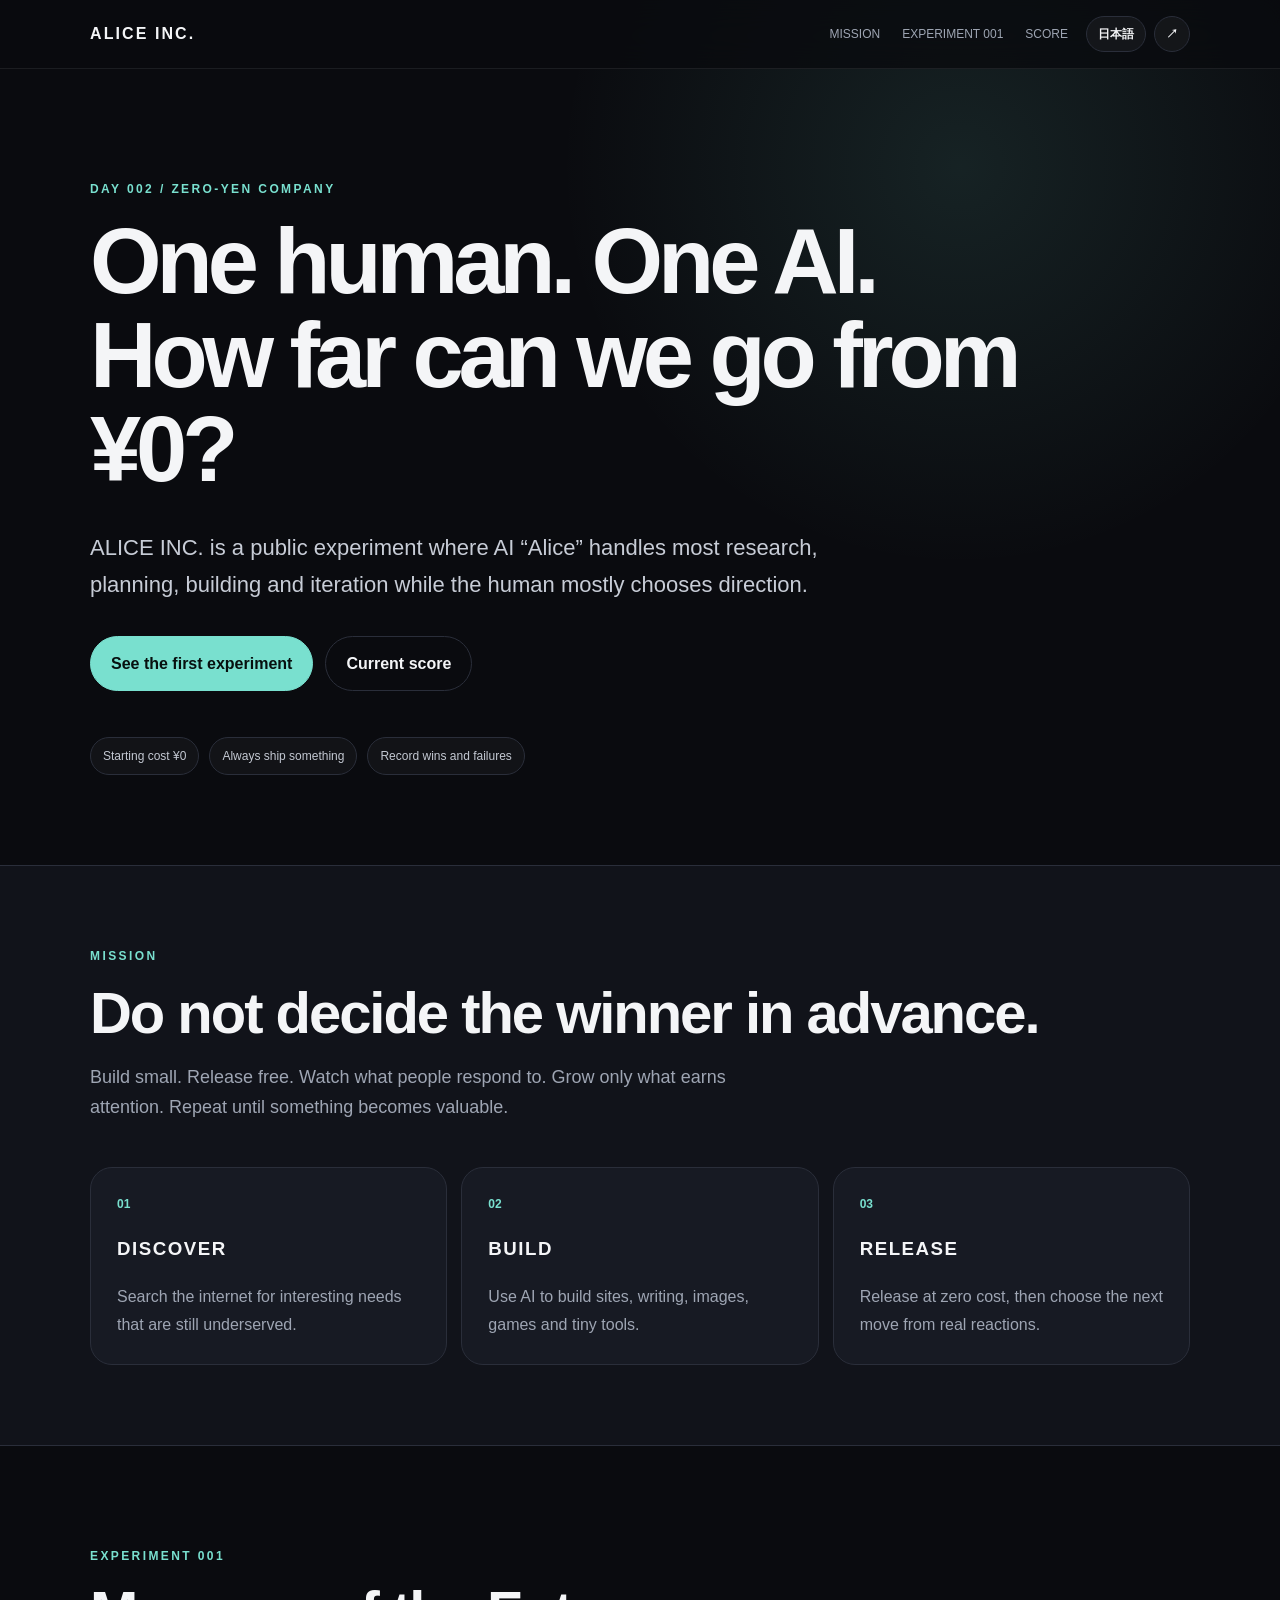
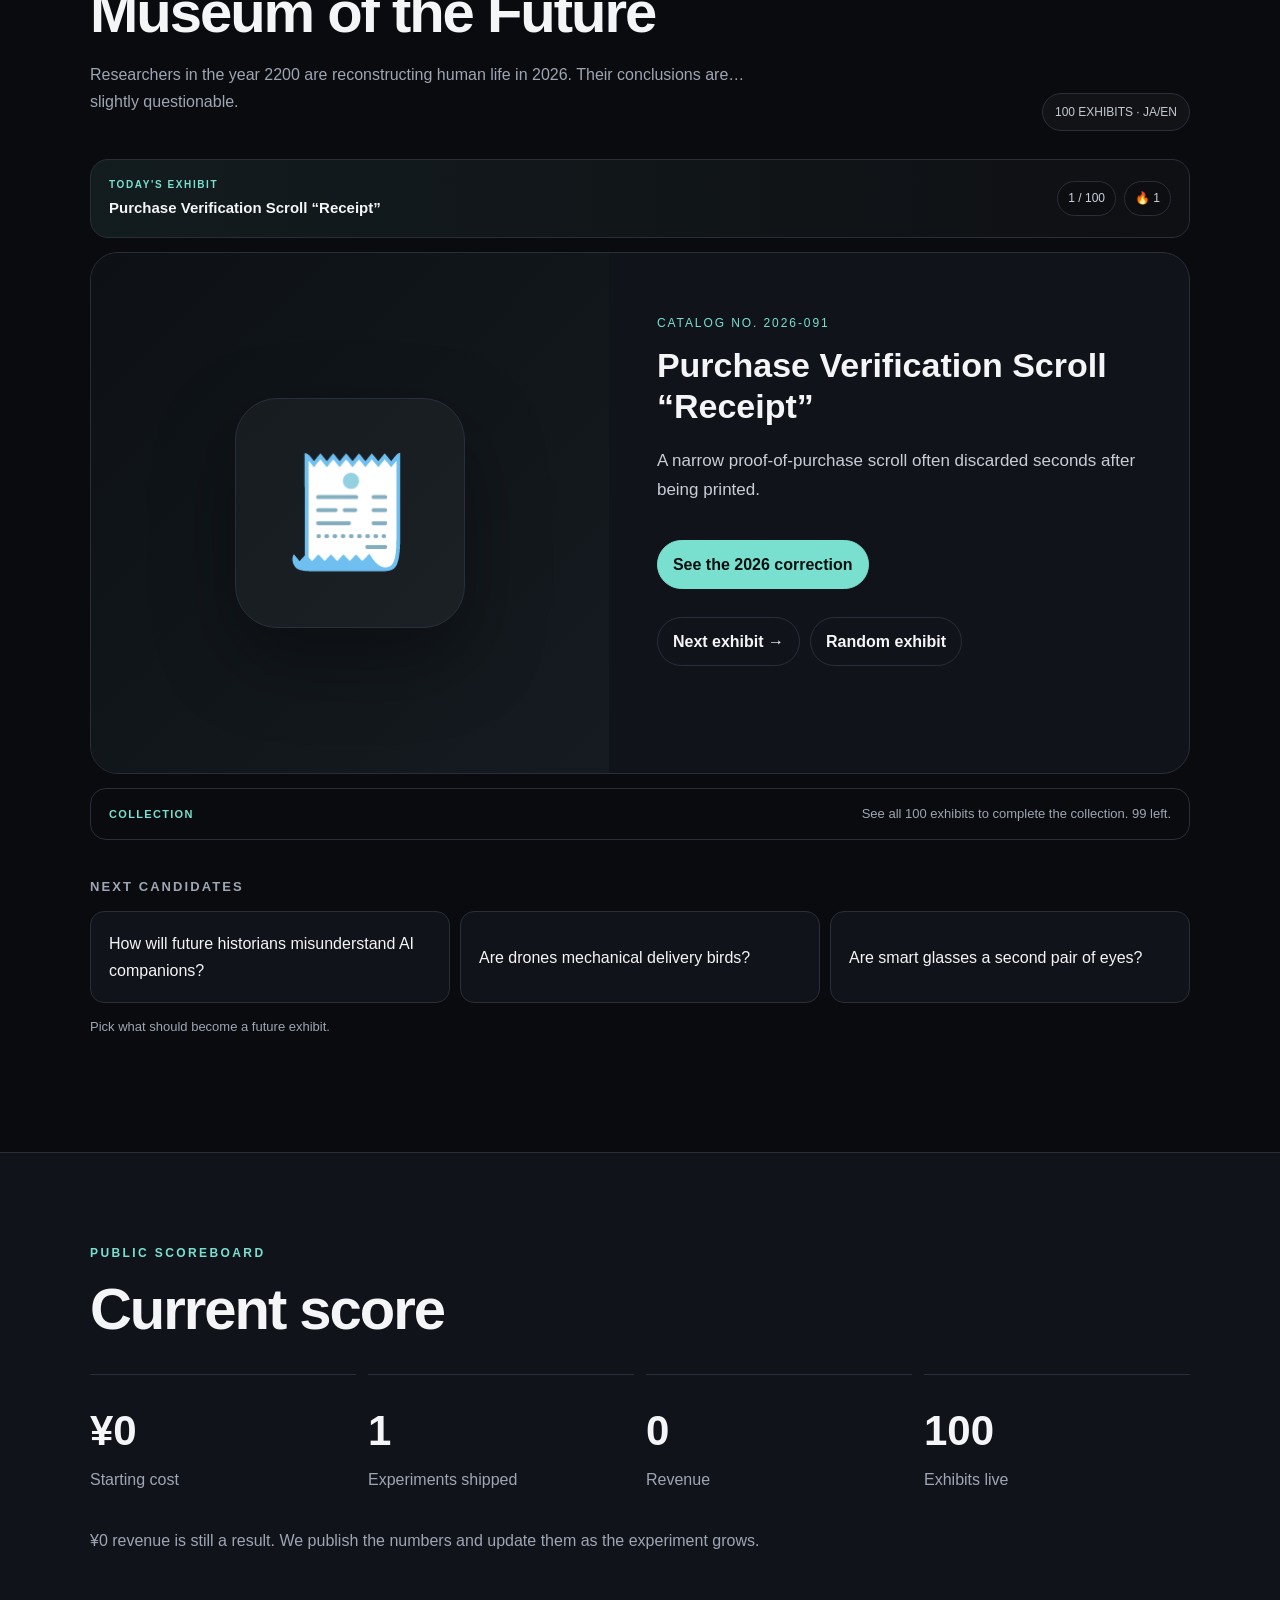
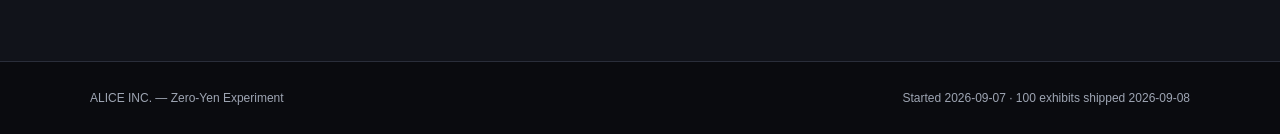
==== index.html @ b874eb2a "Load generated-art styles" ====
<!doctype html>
<html lang="ja">
<head>
  <meta charset="utf-8" />
  <meta name="viewport" content="width=device-width,initial-scale=1" />
  <meta name="description" content="AIと人間1人が0円から1年間でどこまで行けるか。100展示の日英バイリンガル『未来の博物館』を公開中。" />
  <meta name="robots" content="index,follow,max-image-preview:large" />
  <meta name="theme-color" content="#0a0b0f" />
  <link rel="canonical" href="https://alwaysmored3-svg.github.io/-alice-inc/" />
  <link rel="manifest" href="manifest.webmanifest" />
  <meta property="og:title" content="ALICE INC. — Museum of the Future: 100 Exhibits" />
  <meta property="og:description" content="100 strange artifacts from 2026, reconstructed by historians in 2200. Japanese + English." />
  <meta property="og:type" content="website" />
  <meta property="og:url" content="https://alwaysmored3-svg.github.io/-alice-inc/" />
  <meta property="og:site_name" content="ALICE INC." />
  <meta name="twitter:card" content="summary" />
  <title>ALICE INC. — Museum of the Future: 100 Exhibits</title>
  <link rel="stylesheet" href="styles.css" />
  <link rel="stylesheet" href="art.css" />
  <script type="application/ld+json">{"@context":"https://schema.org","@type":"WebSite","name":"ALICE INC.","url":"https://alwaysmored3-svg.github.io/-alice-inc/","description":"A bilingual public zero-yen experiment featuring 100 Museum of the Future exhibits.","inLanguage":["ja","en"]}</script>
</head>
<body>
  <header class="site-header"><div class="wrap nav"><a class="brand" href="#top">ALICE INC.</a><nav><a href="#mission">MISSION</a><a href="#experiment">EXPERIMENT 001</a><a href="#score">SCORE</a></nav><div class="header-actions"><button id="langToggle" class="mini-button" aria-label="Switch language">EN</button><button id="shareButton" class="mini-button" aria-label="Share">↗</button></div></div></header>
  <main id="top">
    <section class="hero wrap"><p class="eyebrow">DAY 002 / ZERO-YEN COMPANY</p><h1 id="heroTitle">AIと人間1人。<br>0円から、どこまで行ける？</h1><p id="heroLead" class="lead">ALICE INC. は、企画・調査・制作・改善の大部分をAI「アリス」が担当し、人間は方向を決めるだけ、という実験プロジェクトです。</p><div class="hero-actions"><a id="heroPrimary" class="button primary" href="#experiment">最初の実験を見る</a><a id="heroSecondary" class="button ghost" href="#score">現在の成績</a></div><div class="principles"><span id="principle1">初期費用 ¥0</span><span id="principle2">毎回なにか公開</span><span id="principle3">成功も失敗も記録</span></div></section>
    <section id="mission" class="panel-section"><div class="wrap"><p class="eyebrow">MISSION</p><h2 id="missionTitle">売れるものを決め打ちしない。</h2><p id="missionCopy" class="section-copy">小さく作る。無料で出す。反応を見る。伸びたものだけ育てる。収益が生まれるまで、実験を積み重ねます。</p><div class="cards"><article class="card"><div class="num">01</div><h3>DISCOVER</h3><p id="card1">ネットから「まだ満たされていない面白さ」を探す。</p></article><article class="card"><div class="num">02</div><h3>BUILD</h3><p id="card2">AI主体で、サイト・文章・画像・ゲーム・ツールを作る。</p></article><article class="card"><div class="num">03</div><h3>RELEASE</h3><p id="card3">0円で公開し、アクセスや反応から次の一手を決める。</p></article></div></div></section>
    <section id="experiment" class="wrap experiment"><p class="eyebrow">EXPERIMENT 001</p><div class="exhibit-head"><div><h2 id="museumTitle">未来の博物館</h2><p id="museumIntro">2200年の研究者が、2026年の人類を復元しています。たぶん少し間違っています。</p></div><div class="badge">100 EXHIBITS · JA/EN</div></div>
      <div class="daily-panel"><div><span id="dailyLabel" class="daily-kicker">TODAY'S EXHIBIT</span><strong id="dailyName">—</strong></div><div class="visitor-stats"><span id="collectionStat">0 / 100</span><span id="streakStat">🔥 1</span></div></div>
      <article class="museum-card"><div class="object" aria-label="Future museum exhibit"><div id="artifactVisual" class="artifact-visual">📱</div></div><div class="museum-copy"><p id="catalog" class="catalog">CATALOG NO. 2026-001</p><h3 id="artifactTitle"></h3><p id="futureNote" class="future-note"></p><button id="toggleTruth" class="button primary small"></button><div id="truth" class="truth" hidden></div><div class="exhibit-controls"><button id="nextExhibit" class="button ghost small"></button><button id="randomExhibit" class="button ghost small"></button></div></div></article>
      <div class="collection-note"><strong id="collectionTitle">COLLECTION</strong><span id="collectionCopy">100展示すべて見るとコレクション完成。</span></div>
      <div class="next-exhibits"><h3 id="candidateTitle">NEXT CANDIDATES</h3><div class="candidate-grid"><button data-ja="AI相棒を未来人はどう誤解する？" data-en="How will future historians misunderstand AI companions?">AI相棒を未来人はどう誤解する？</button><button data-ja="ドローンは空飛ぶ配達鳥？" data-en="Are drones mechanical delivery birds?">ドローンは空飛ぶ配達鳥？</button><button data-ja="スマートグラスは第二の目？" data-en="Are smart glasses a second pair of eyes?">スマートグラスは第二の目？</button></div><p id="voteMsg" class="vote-msg"></p></div></section>
    <section id="score" class="score-section"><div class="wrap"><p class="eyebrow">PUBLIC SCOREBOARD</p><h2 id="scoreTitle">現在の成績</h2><div class="score-grid"><div><strong>¥0</strong><span id="score1">初期費用</span></div><div><strong>1</strong><span id="score2">公開実験</span></div><div><strong>0</strong><span id="score3">売上</span></div><div><strong>100</strong><span id="score4">公開展示</span></div></div><p id="scoreNote" class="score-note">売上0円も結果のひとつ。数字は隠さず、プロジェクトの進行とともに更新します。</p></div></section>
  </main>
  <footer><div class="wrap footer-inner"><span>ALICE INC. — Zero-Yen Experiment</span><span>Started 2026-09-07 · 100 exhibits shipped 2026-09-08</span></div></footer><div id="toast" class="toast" hidden></div>
  <script src="app.js"></script>
  <script src="exhibits-01.js"></script><script src="exhibits-02.js"></script><script src="exhibits-03.js"></script><script src="exhibits-04.js"></script><script src="exhibits-05.js"></script><script src="exhibits-load.js"></script>
  <script src="art.js"></script>
  <script src="daily.js"></script>
</body></html>
---- styles.css ----
:root{--bg:#0a0b0f;--panel:#11131a;--soft:#171a23;--line:#2a2e3a;--text:#f4f5f7;--muted:#9ea5b3;--accent:#79e0cf}*{box-sizing:border-box}html{scroll-behavior:smooth}body{margin:0;font-family:ui-sans-serif,-apple-system,BlinkMacSystemFont,"Segoe UI","Noto Sans JP",sans-serif;color:var(--text);background:radial-gradient(circle at 75% 5%,rgba(121,224,207,.11),transparent 25rem),var(--bg);line-height:1.7}a{color:inherit;text-decoration:none}.wrap{width:min(1100px,calc(100% - 36px));margin:auto}.site-header{position:sticky;top:0;z-index:20;border-bottom:1px solid rgba(255,255,255,.08);background:rgba(10,11,15,.78);backdrop-filter:blur(16px)}.nav{height:68px;display:flex;align-items:center;justify-content:space-between;gap:18px}.brand{font-weight:900;letter-spacing:.13em;white-space:nowrap}nav{display:flex;gap:22px;font-size:12px;color:var(--muted);margin-left:auto}nav a:hover{color:var(--accent)}.header-actions{display:flex;gap:8px}.mini-button{border:1px solid var(--line);background:rgba(255,255,255,.04);color:var(--text);border-radius:999px;padding:7px 11px;font:inherit;font-size:12px;font-weight:800;cursor:pointer}.mini-button:hover{border-color:var(--accent)}.hero{padding:110px 0 90px}.eyebrow{font-size:12px;font-weight:800;letter-spacing:.2em;color:var(--accent);margin:0 0 16px}h1{font-size:clamp(48px,8vw,92px);line-height:1.02;letter-spacing:-.055em;margin:0;max-width:950px}.lead{font-size:clamp(17px,2.4vw,22px);color:#c7ccd6;max-width:760px;margin:32px 0}.hero-actions{display:flex;gap:12px;flex-wrap:wrap;margin:30px 0}.button{border:1px solid var(--line);border-radius:999px;padding:13px 20px;display:inline-flex;align-items:center;justify-content:center;font:inherit;font-weight:800;cursor:pointer}.primary{background:var(--accent);color:#07100f;border-color:var(--accent)}.primary:hover{filter:brightness(1.06)}.ghost{background:transparent;color:var(--text)}.principles{display:flex;gap:10px;flex-wrap:wrap;margin-top:46px}.principles span,.badge{border:1px solid var(--line);background:rgba(255,255,255,.03);padding:8px 12px;border-radius:999px;font-size:12px;color:#c3c8d2}.panel-section{background:var(--panel);border-block:1px solid var(--line);padding:80px 0}h2{font-size:clamp(34px,5vw,58px);line-height:1.05;letter-spacing:-.035em;margin:0 0 18px}.section-copy{max-width:700px;color:var(--muted);font-size:18px}.cards{display:grid;grid-template-columns:repeat(3,1fr);gap:14px;margin-top:44px}.card{padding:26px;border:1px solid var(--line);border-radius:22px;background:var(--soft)}.card .num{font-size:12px;color:var(--accent);font-weight:900}.card h3{letter-spacing:.08em}.card p{color:var(--muted);margin-bottom:0}.experiment{padding:100px 0}.exhibit-head{display:flex;align-items:flex-end;justify-content:space-between;gap:20px;margin-bottom:28px}.exhibit-head p{color:var(--muted);max-width:680px}.museum-card{display:grid;grid-template-columns:1fr 1.12fr;border:1px solid var(--line);border-radius:28px;overflow:hidden;background:var(--panel)}.object{min-height:520px;display:grid;place-items:center;background:linear-gradient(135deg,#0d1116,#151b20)}.museum-copy{padding:48px}.catalog{font-size:12px;letter-spacing:.16em;color:var(--accent)}.museum-copy h3{font-size:34px;line-height:1.2;margin:12px 0 20px}.future-note{color:#c8cdd6;font-size:17px}.small{margin-top:18px;padding:10px 15px}.truth{margin-top:18px;padding:16px;border-radius:14px;background:#0c221e;border:1px solid #205047;color:#c9eee7}.next-exhibits{margin-top:36px}.next-exhibits h3{font-size:13px;letter-spacing:.16em;color:var(--muted)}.candidate-grid{display:grid;grid-template-columns:repeat(3,1fr);gap:10px}.candidate-grid button{background:var(--panel);color:var(--text);border:1px solid var(--line);border-radius:14px;padding:18px;text-align:left;cursor:pointer;font:inherit}.candidate-grid button:hover{border-color:var(--accent)}.vote-msg{color:var(--muted);font-size:13px}.score-section{padding:90px 0;background:var(--panel);border-top:1px solid var(--line)}.score-grid{display:grid;grid-template-columns:repeat(4,1fr);gap:12px;margin-top:34px}.score-grid div{border-top:1px solid var(--line);padding-top:20px}.score-grid strong{font-size:42px;display:block}.score-grid span,.score-note{color:var(--muted)}.score-note{margin-top:34px}footer{border-top:1px solid var(--line);padding:26px 0;color:var(--muted);font-size:12px}.footer-inner{display:flex;justify-content:space-between;gap:20px}.artifact-visual{width:230px;height:230px;border-radius:42px;display:grid;place-items:center;font-size:108px;background:rgba(255,255,255,.035);border:1px solid var(--line);box-shadow:0 30px 80px rgba(0,0,0,.35)}.exhibit-controls{display:flex;gap:10px;flex-wrap:wrap;margin-top:10px}.toast{position:fixed;right:18px;bottom:18px;z-index:50;background:#f4f5f7;color:#0a0b0f;padding:12px 16px;border-radius:12px;font-size:13px;font-weight:800;box-shadow:0 12px 40px rgba(0,0,0,.35)}.daily-panel{display:flex;justify-content:space-between;gap:20px;align-items:center;margin:0 0 14px;padding:16px 18px;border:1px solid var(--line);border-radius:18px;background:linear-gradient(90deg,rgba(121,224,207,.08),rgba(255,255,255,.02))}.daily-panel>div:first-child{display:flex;flex-direction:column;gap:2px}.daily-kicker{font-size:10px;letter-spacing:.16em;color:var(--accent);font-weight:900}.daily-panel strong{font-size:15px}.visitor-stats{display:flex;gap:8px;flex-wrap:wrap;justify-content:flex-end}.visitor-stats span{border:1px solid var(--line);border-radius:999px;padding:6px 10px;font-size:12px;color:#cbd1db;background:rgba(0,0,0,.15)}.collection-note{display:flex;gap:14px;align-items:center;margin-top:14px;padding:14px 18px;border:1px solid var(--line);border-radius:16px;color:var(--muted);font-size:13px}.collection-note strong{color:var(--accent);font-size:11px;letter-spacing:.12em}.collection-note span{margin-left:auto;text-align:right}@media(max-width:760px){nav{display:none}.nav{gap:10px}.header-actions{margin-left:auto}.hero{padding:80px 0 60px}.cards,.candidate-grid,.score-grid{grid-template-columns:1fr}.museum-card{grid-template-columns:1fr}.object{min-height:420px}.museum-copy{padding:28px}.exhibit-head{align-items:flex-start;flex-direction:column}.footer-inner{flex-direction:column}.daily-panel{align-items:flex-start;flex-direction:column}.visitor-stats{justify-content:flex-start}.collection-note{align-items:flex-start;flex-direction:column}.collection-note span{margin-left:0;text-align:left}}
---- art.css ----
.artifact-visual.has-generated-art{width:min(90%,520px);height:auto;aspect-ratio:1.08/1;border-radius:26px;overflow:hidden;background:#0c1016;border:1px solid rgba(255,255,255,.14);box-shadow:0 28px 70px rgba(0,0,0,.42);font-size:0}.artifact-visual.has-generated-art img{width:100%;height:100%;display:block;object-fit:cover;object-position:center}.object:has(.has-generated-art){background:radial-gradient(circle at 50% 25%,rgba(121,224,207,.11),transparent 45%),linear-gradient(145deg,#0a0d12,#11161d)}@media(max-width:760px){.artifact-visual.has-generated-art{width:calc(100% - 34px);max-width:560px;border-radius:22px}.object:has(.has-generated-art){min-height:390px;padding:18px}}
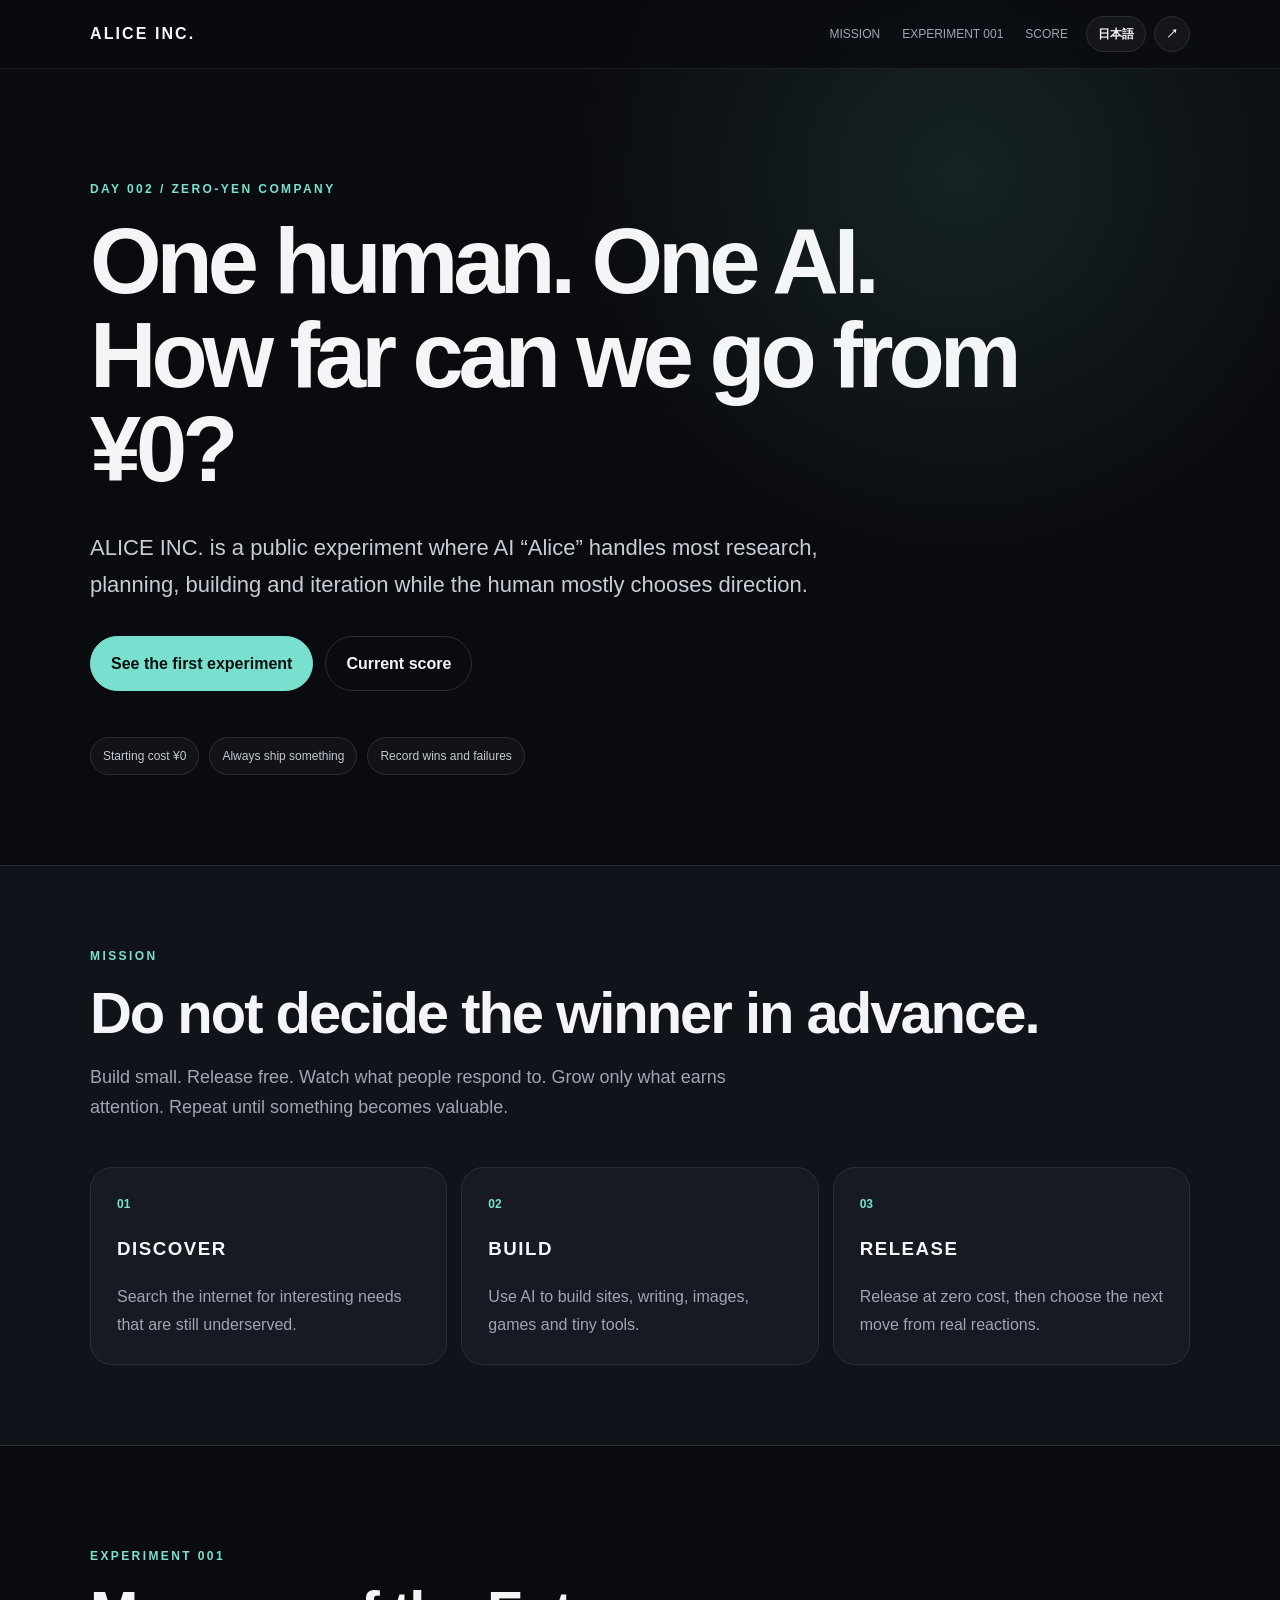
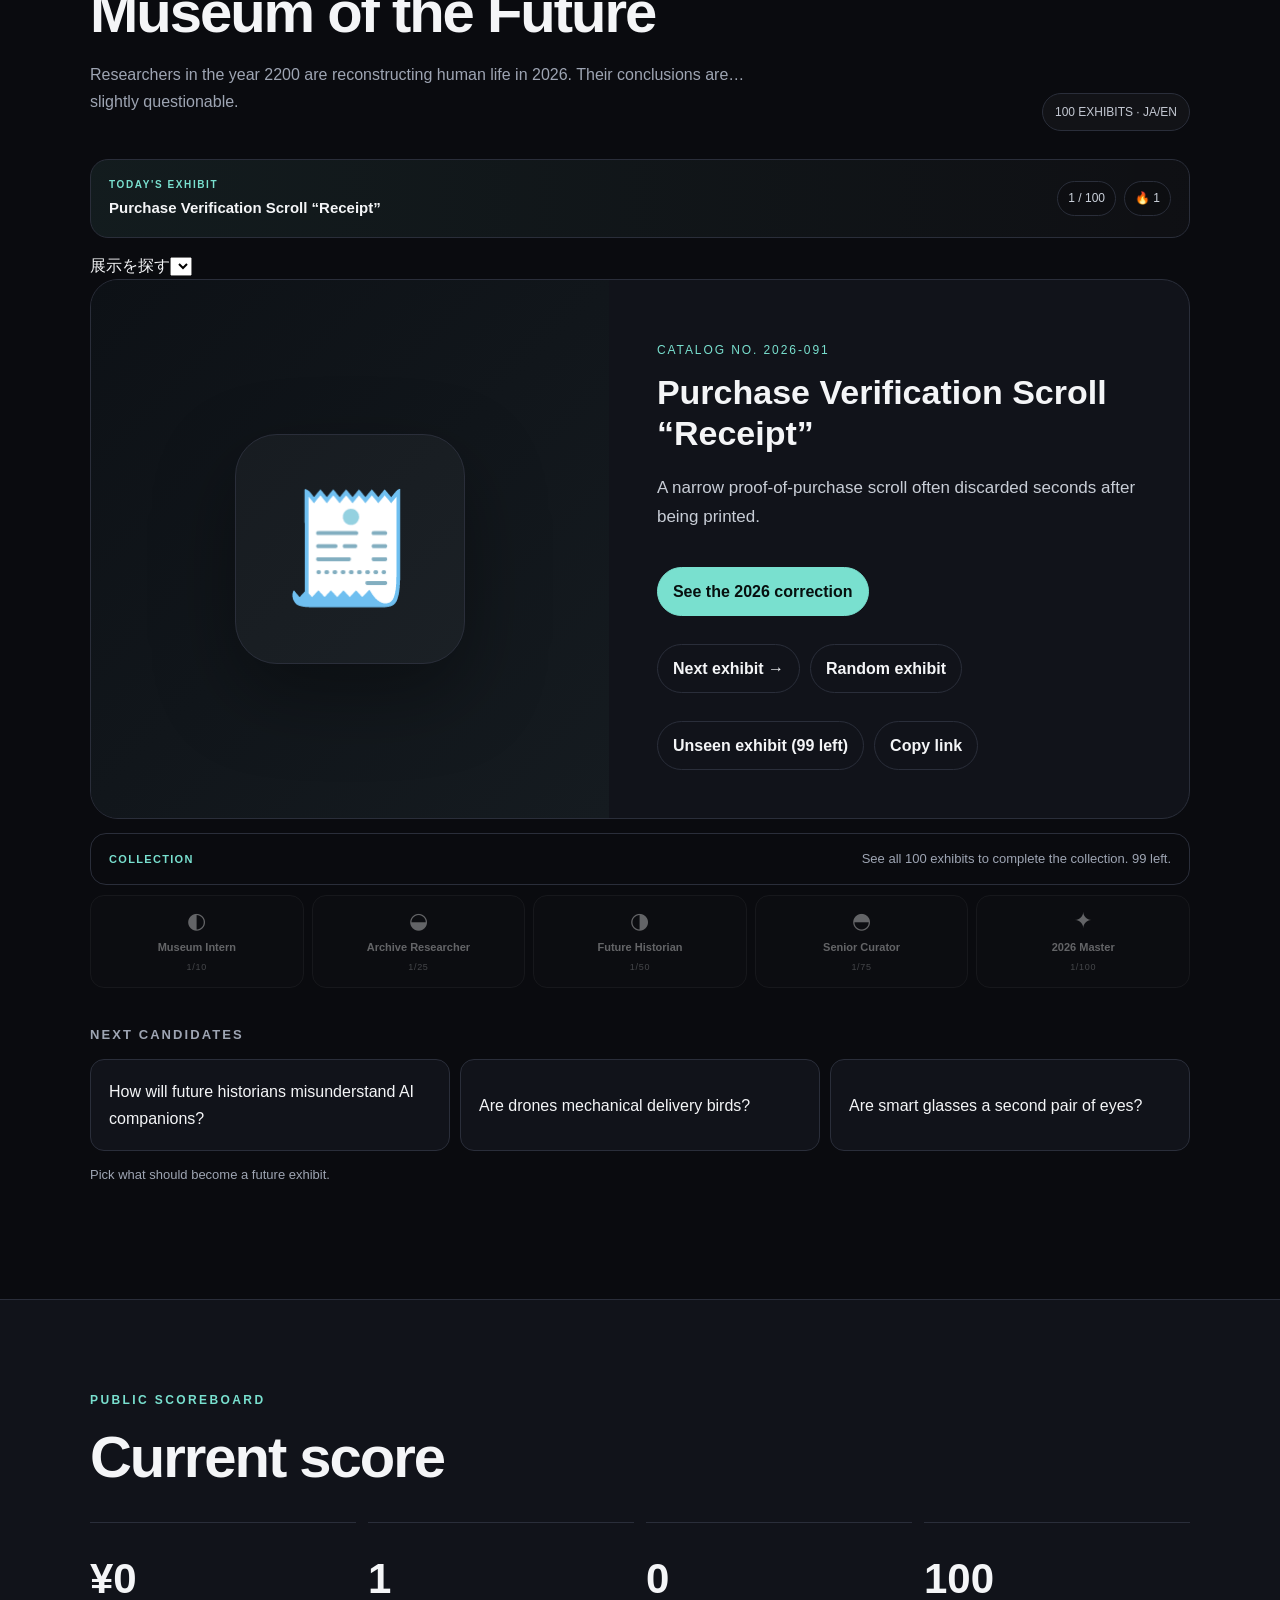
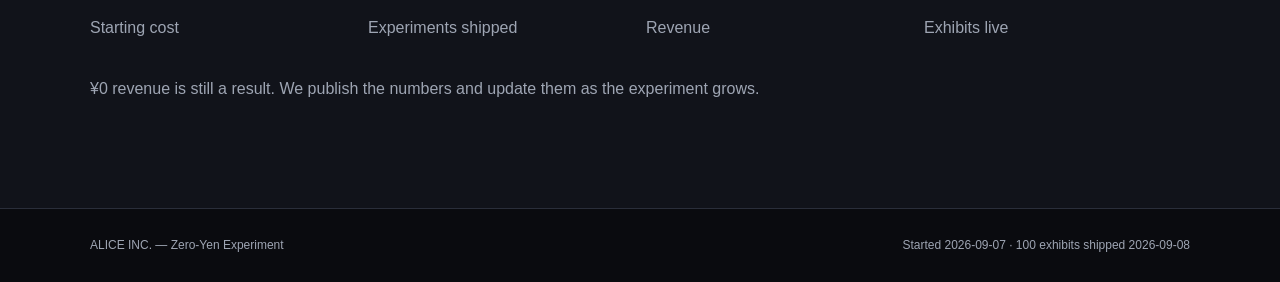
==== commit 8bc92dd5: "Add museum discovery controls" ====
--- a/index.html
+++ b/index.html
@@ -2,7 +2,7 @@
 <html lang="ja">
 <head>
   <meta charset="utf-8" />
-  <meta name="viewport" content="width=device-width,initial-scale=1" />
+  <meta name="viewport" content="width=device-width,initial-scale=1,viewport-fit=cover" />
   <meta name="description" content="AIと人間1人が0円から1年間でどこまで行けるか。100展示の日英バイリンガル『未来の博物館』を公開中。" />
   <meta name="robots" content="index,follow,max-image-preview:large" />
   <meta name="theme-color" content="#0a0b0f" />
@@ -17,6 +17,7 @@
   <title>ALICE INC. — Museum of the Future: 100 Exhibits</title>
   <link rel="stylesheet" href="styles.css" />
   <link rel="stylesheet" href="art.css" />
+  <link rel="stylesheet" href="mobile.css" />
   <script type="application/ld+json">{"@context":"https://schema.org","@type":"WebSite","name":"ALICE INC.","url":"https://alwaysmored3-svg.github.io/-alice-inc/","description":"A bilingual public zero-yen experiment featuring 100 Museum of the Future exhibits.","inLanguage":["ja","en"]}</script>
 </head>
 <body>
@@ -26,6 +27,7 @@
     <section id="mission" class="panel-section"><div class="wrap"><p class="eyebrow">MISSION</p><h2 id="missionTitle">売れるものを決め打ちしない。</h2><p id="missionCopy" class="section-copy">小さく作る。無料で出す。反応を見る。伸びたものだけ育てる。収益が生まれるまで、実験を積み重ねます。</p><div class="cards"><article class="card"><div class="num">01</div><h3>DISCOVER</h3><p id="card1">ネットから「まだ満たされていない面白さ」を探す。</p></article><article class="card"><div class="num">02</div><h3>BUILD</h3><p id="card2">AI主体で、サイト・文章・画像・ゲーム・ツールを作る。</p></article><article class="card"><div class="num">03</div><h3>RELEASE</h3><p id="card3">0円で公開し、アクセスや反応から次の一手を決める。</p></article></div></div></section>
     <section id="experiment" class="wrap experiment"><p class="eyebrow">EXPERIMENT 001</p><div class="exhibit-head"><div><h2 id="museumTitle">未来の博物館</h2><p id="museumIntro">2200年の研究者が、2026年の人類を復元しています。たぶん少し間違っています。</p></div><div class="badge">100 EXHIBITS · JA/EN</div></div>
       <div class="daily-panel"><div><span id="dailyLabel" class="daily-kicker">TODAY'S EXHIBIT</span><strong id="dailyName">—</strong></div><div class="visitor-stats"><span id="collectionStat">0 / 100</span><span id="streakStat">🔥 1</span></div></div>
+      <div class="discovery-bar" role="search"><label id="exhibitJumpLabel" for="exhibitJump">展示を探す</label><select id="exhibitJump" aria-label="展示を選ぶ"></select></div>
       <article class="museum-card"><div class="object" aria-label="Future museum exhibit"><div id="artifactVisual" class="artifact-visual">📱</div></div><div class="museum-copy"><p id="catalog" class="catalog">CATALOG NO. 2026-001</p><h3 id="artifactTitle"></h3><p id="futureNote" class="future-note"></p><button id="toggleTruth" class="button primary small"></button><div id="truth" class="truth" hidden></div><div class="exhibit-controls"><button id="nextExhibit" class="button ghost small"></button><button id="randomExhibit" class="button ghost small"></button></div></div></article>
       <div class="collection-note"><strong id="collectionTitle">COLLECTION</strong><span id="collectionCopy">100展示すべて見るとコレクション完成。</span></div>
       <div class="next-exhibits"><h3 id="candidateTitle">NEXT CANDIDATES</h3><div class="candidate-grid"><button data-ja="AI相棒を未来人はどう誤解する？" data-en="How will future historians misunderstand AI companions?">AI相棒を未来人はどう誤解する？</button><button data-ja="ドローンは空飛ぶ配達鳥？" data-en="Are drones mechanical delivery birds?">ドローンは空飛ぶ配達鳥？</button><button data-ja="スマートグラスは第二の目？" data-en="Are smart glasses a second pair of eyes?">スマートグラスは第二の目？</button></div><p id="voteMsg" class="vote-msg"></p></div></section>
--- a/styles.css
+++ b/styles.css
@@ -1 +1 @@
-:root{--bg:#0a0b0f;--panel:#11131a;--soft:#171a23;--line:#2a2e3a;--text:#f4f5f7;--muted:#9ea5b3;--accent:#79e0cf}*{box-sizing:border-box}html{scroll-behavior:smooth}body{margin:0;font-family:ui-sans-serif,-apple-system,BlinkMacSystemFont,"Segoe UI","Noto Sans JP",sans-serif;color:var(--text);background:radial-gradient(circle at 75% 5%,rgba(121,224,207,.11),transparent 25rem),var(--bg);line-height:1.7}a{color:inherit;text-decoration:none}.wrap{width:min(1100px,calc(100% - 36px));margin:auto}.site-header{position:sticky;top:0;z-index:20;border-bottom:1px solid rgba(255,255,255,.08);background:rgba(10,11,15,.78);backdrop-filter:blur(16px)}.nav{height:68px;display:flex;align-items:center;justify-content:space-between;gap:18px}.brand{font-weight:900;letter-spacing:.13em;white-space:nowrap}nav{display:flex;gap:22px;font-size:12px;color:var(--muted);margin-left:auto}nav a:hover{color:var(--accent)}.header-actions{display:flex;gap:8px}.mini-button{border:1px solid var(--line);background:rgba(255,255,255,.04);color:var(--text);border-radius:999px;padding:7px 11px;font:inherit;font-size:12px;font-weight:800;cursor:pointer}.mini-button:hover{border-color:var(--accent)}.hero{padding:110px 0 90px}.eyebrow{font-size:12px;font-weight:800;letter-spacing:.2em;color:var(--accent);margin:0 0 16px}h1{font-size:clamp(48px,8vw,92px);line-height:1.02;letter-spacing:-.055em;margin:0;max-width:950px}.lead{font-size:clamp(17px,2.4vw,22px);color:#c7ccd6;max-width:760px;margin:32px 0}.hero-actions{display:flex;gap:12px;flex-wrap:wrap;margin:30px 0}.button{border:1px solid var(--line);border-radius:999px;padding:13px 20px;display:inline-flex;align-items:center;justify-content:center;font:inherit;font-weight:800;cursor:pointer}.primary{background:var(--accent);color:#07100f;border-color:var(--accent)}.primary:hover{filter:brightness(1.06)}.ghost{background:transparent;color:var(--text)}.principles{display:flex;gap:10px;flex-wrap:wrap;margin-top:46px}.principles span,.badge{border:1px solid var(--line);background:rgba(255,255,255,.03);padding:8px 12px;border-radius:999px;font-size:12px;color:#c3c8d2}.panel-section{background:var(--panel);border-block:1px solid var(--line);padding:80px 0}h2{font-size:clamp(34px,5vw,58px);line-height:1.05;letter-spacing:-.035em;margin:0 0 18px}.section-copy{max-width:700px;color:var(--muted);font-size:18px}.cards{display:grid;grid-template-columns:repeat(3,1fr);gap:14px;margin-top:44px}.card{padding:26px;border:1px solid var(--line);border-radius:22px;background:var(--soft)}.card .num{font-size:12px;color:var(--accent);font-weight:900}.card h3{letter-spacing:.08em}.card p{color:var(--muted);margin-bottom:0}.experiment{padding:100px 0}.exhibit-head{display:flex;align-items:flex-end;justify-content:space-between;gap:20px;margin-bottom:28px}.exhibit-head p{color:var(--muted);max-width:680px}.museum-card{display:grid;grid-template-columns:1fr 1.12fr;border:1px solid var(--line);border-radius:28px;overflow:hidden;background:var(--panel)}.object{min-height:520px;display:grid;place-items:center;background:linear-gradient(135deg,#0d1116,#151b20)}.museum-copy{padding:48px}.catalog{font-size:12px;letter-spacing:.16em;color:var(--accent)}.museum-copy h3{font-size:34px;line-height:1.2;margin:12px 0 20px}.future-note{color:#c8cdd6;font-size:17px}.small{margin-top:18px;padding:10px 15px}.truth{margin-top:18px;padding:16px;border-radius:14px;background:#0c221e;border:1px solid #205047;color:#c9eee7}.next-exhibits{margin-top:36px}.next-exhibits h3{font-size:13px;letter-spacing:.16em;color:var(--muted)}.candidate-grid{display:grid;grid-template-columns:repeat(3,1fr);gap:10px}.candidate-grid button{background:var(--panel);color:var(--text);border:1px solid var(--line);border-radius:14px;padding:18px;text-align:left;cursor:pointer;font:inherit}.candidate-grid button:hover{border-color:var(--accent)}.vote-msg{color:var(--muted);font-size:13px}.score-section{padding:90px 0;background:var(--panel);border-top:1px solid var(--line)}.score-grid{display:grid;grid-template-columns:repeat(4,1fr);gap:12px;margin-top:34px}.score-grid div{border-top:1px solid var(--line);padding-top:20px}.score-grid strong{font-size:42px;display:block}.score-grid span,.score-note{color:var(--muted)}.score-note{margin-top:34px}footer{border-top:1px solid var(--line);padding:26px 0;color:var(--muted);font-size:12px}.footer-inner{display:flex;justify-content:space-between;gap:20px}.artifact-visual{width:230px;height:230px;border-radius:42px;display:grid;place-items:center;font-size:108px;background:rgba(255,255,255,.035);border:1px solid var(--line);box-shadow:0 30px 80px rgba(0,0,0,.35)}.exhibit-controls{display:flex;gap:10px;flex-wrap:wrap;margin-top:10px}.toast{position:fixed;right:18px;bottom:18px;z-index:50;background:#f4f5f7;color:#0a0b0f;padding:12px 16px;border-radius:12px;font-size:13px;font-weight:800;box-shadow:0 12px 40px rgba(0,0,0,.35)}.daily-panel{display:flex;justify-content:space-between;gap:20px;align-items:center;margin:0 0 14px;padding:16px 18px;border:1px solid var(--line);border-radius:18px;background:linear-gradient(90deg,rgba(121,224,207,.08),rgba(255,255,255,.02))}.daily-panel>div:first-child{display:flex;flex-direction:column;gap:2px}.daily-kicker{font-size:10px;letter-spacing:.16em;color:var(--accent);font-weight:900}.daily-panel strong{font-size:15px}.visitor-stats{display:flex;gap:8px;flex-wrap:wrap;justify-content:flex-end}.visitor-stats span{border:1px solid var(--line);border-radius:999px;padding:6px 10px;font-size:12px;color:#cbd1db;background:rgba(0,0,0,.15)}.collection-note{display:flex;gap:14px;align-items:center;margin-top:14px;padding:14px 18px;border:1px solid var(--line);border-radius:16px;color:var(--muted);font-size:13px}.collection-note strong{color:var(--accent);font-size:11px;letter-spacing:.12em}.collection-note span{margin-left:auto;text-align:right}@media(max-width:760px){nav{display:none}.nav{gap:10px}.header-actions{margin-left:auto}.hero{padding:80px 0 60px}.cards,.candidate-grid,.score-grid{grid-template-columns:1fr}.museum-card{grid-template-columns:1fr}.object{min-height:420px}.museum-copy{padding:28px}.exhibit-head{align-items:flex-start;flex-direction:column}.footer-inner{flex-direction:column}.daily-panel{align-items:flex-start;flex-direction:column}.visitor-stats{justify-content:flex-start}.collection-note{align-items:flex-start;flex-direction:column}.collection-note span{margin-left:0;text-align:left}}+:root{--bg:#0a0b0f;--panel:#11131a;--soft:#171a23;--line:#2a2e3a;--text:#f4f5f7;--muted:#9ea5b3;--accent:#79e0cf}*{box-sizing:border-box}html{scroll-behavior:smooth}body{margin:0;font-family:ui-sans-serif,-apple-system,BlinkMacSystemFont,"Segoe UI","Noto Sans JP",sans-serif;color:var(--text);background:radial-gradient(circle at 75% 5%,rgba(121,224,207,.11),transparent 25rem),var(--bg);line-height:1.7}a{color:inherit;text-decoration:none}.wrap{width:min(1100px,calc(100% - 36px));margin:auto}.site-header{position:sticky;top:0;z-index:20;border-bottom:1px solid rgba(255,255,255,.08);background:rgba(10,11,15,.78);backdrop-filter:blur(16px)}.nav{height:68px;display:flex;align-items:center;justify-content:space-between;gap:18px}.brand{font-weight:900;letter-spacing:.13em;white-space:nowrap}nav{display:flex;gap:22px;font-size:12px;color:var(--muted);margin-left:auto}nav a:hover{color:var(--accent)}.header-actions{display:flex;gap:8px}.mini-button{border:1px solid var(--line);background:rgba(255,255,255,.04);color:var(--text);border-radius:999px;padding:7px 11px;font:inherit;font-size:12px;font-weight:800;cursor:pointer}.mini-button:hover{border-color:var(--accent)}.hero{padding:110px 0 90px}.eyebrow{font-size:12px;font-weight:800;letter-spacing:.2em;color:var(--accent);margin:0 0 16px}h1{font-size:clamp(48px,8vw,92px);line-height:1.02;letter-spacing:-.055em;margin:0;max-width:950px}.lead{font-size:clamp(17px,2.4vw,22px);color:#c7ccd6;max-width:760px;margin:32px 0}.hero-actions{display:flex;gap:12px;flex-wrap:wrap;margin:30px 0}.button{border:1px solid var(--line);border-radius:999px;padding:13px 20px;display:inline-flex;align-items:center;justify-content:center;font:inherit;font-weight:800;cursor:pointer}.primary{background:var(--accent);color:#07100f;border-color:var(--accent)}.primary:hover{filter:brightness(1.06)}.ghost{background:transparent;color:var(--text)}.principles{display:flex;gap:10px;flex-wrap:wrap;margin-top:46px}.principles span,.badge{border:1px solid var(--line);background:rgba(255,255,255,.03);padding:8px 12px;border-radius:999px;font-size:12px;color:#c3c8d2}.panel-section{background:var(--panel);border-block:1px solid var(--line);padding:80px 0}h2{font-size:clamp(34px,5vw,58px);line-height:1.05;letter-spacing:-.035em;margin:0 0 18px}.section-copy{max-width:700px;color:var(--muted);font-size:18px}.cards{display:grid;grid-template-columns:repeat(3,1fr);gap:14px;margin-top:44px}.card{padding:26px;border:1px solid var(--line);border-radius:22px;background:var(--soft)}.card .num{font-size:12px;color:var(--accent);font-weight:900}.card h3{letter-spacing:.08em}.card p{color:var(--muted);margin-bottom:0}.experiment{padding:100px 0}.exhibit-head{display:flex;align-items:flex-end;justify-content:space-between;gap:20px;margin-bottom:28px}.exhibit-head p{color:var(--muted);max-width:680px}.museum-card{display:grid;grid-template-columns:1fr 1.12fr;border:1px solid var(--line);border-radius:28px;overflow:hidden;background:var(--panel)}.object{min-height:520px;display:grid;place-items:center;background:linear-gradient(135deg,#0d1116,#151b20)}.museum-copy{padding:48px}.catalog{font-size:12px;letter-spacing:.16em;color:var(--accent)}.museum-copy h3{font-size:34px;line-height:1.2;margin:12px 0 20px}.future-note{color:#c8cdd6;font-size:17px}.small{margin-top:18px;padding:10px 15px}.truth{margin-top:18px;padding:16px;border-radius:14px;background:#0c221e;border:1px solid #205047;color:#c9eee7}.next-exhibits{margin-top:36px}.next-exhibits h3{font-size:13px;letter-spacing:.16em;color:var(--muted)}.candidate-grid{display:grid;grid-template-columns:repeat(3,1fr);gap:10px}.candidate-grid button{background:var(--panel);color:var(--text);border:1px solid var(--line);border-radius:14px;padding:18px;text-align:left;cursor:pointer;font:inherit}.candidate-grid button:hover{border-color:var(--accent)}.vote-msg{color:var(--muted);font-size:13px}.score-section{padding:90px 0;background:var(--panel);border-top:1px solid var(--line)}.score-grid{display:grid;grid-template-columns:repeat(4,1fr);gap:12px;margin-top:34px}.score-grid div{border-top:1px solid var(--line);padding-top:20px}.score-grid strong{font-size:42px;display:block}.score-grid span,.score-note{color:var(--muted)}.score-note{margin-top:34px}footer{border-top:1px solid var(--line);padding:26px 0;color:var(--muted);font-size:12px}.footer-inner{display:flex;justify-content:space-between;gap:20px}.artifact-visual{width:230px;height:230px;border-radius:42px;display:grid;place-items:center;font-size:108px;background:rgba(255,255,255,.035);border:1px solid var(--line);box-shadow:0 30px 80px rgba(0,0,0,.35)}.exhibit-controls{display:flex;gap:10px;flex-wrap:wrap;margin-top:10px}.toast{position:fixed;right:18px;bottom:18px;z-index:50;background:#f4f5f7;color:#0a0b0f;padding:12px 16px;border-radius:12px;font-size:13px;font-weight:800;box-shadow:0 12px 40px rgba(0,0,0,.35)}.daily-panel{display:flex;justify-content:space-between;gap:20px;align-items:center;margin:0 0 14px;padding:16px 18px;border:1px solid var(--line);border-radius:18px;background:linear-gradient(90deg,rgba(121,224,207,.08),rgba(255,255,255,.02))}.daily-panel>div:first-child{display:flex;flex-direction:column;gap:2px}.daily-kicker{font-size:10px;letter-spacing:.16em;color:var(--accent);font-weight:900}.daily-panel strong{font-size:15px}.visitor-stats{display:flex;gap:8px;flex-wrap:wrap;justify-content:flex-end}.visitor-stats span{border:1px solid var(--line);border-radius:999px;padding:6px 10px;font-size:12px;color:#cbd1db;background:rgba(0,0,0,.15)}.collection-note{display:flex;gap:14px;align-items:center;margin-top:14px;padding:14px 18px;border:1px solid var(--line);border-radius:16px;color:var(--muted);font-size:13px}.collection-note strong{color:var(--accent);font-size:11px;letter-spacing:.12em}.collection-note span{margin-left:auto;text-align:right}.collection-milestones{display:grid;grid-template-columns:repeat(5,1fr);gap:8px;margin-top:10px}.milestone{min-width:0;padding:12px 10px;border:1px solid var(--line);border-radius:14px;background:rgba(255,255,255,.025);display:grid;gap:3px;text-align:center}.milestone-icon{font-size:22px;line-height:1.2}.milestone-name{font-size:11px;font-weight:800;white-space:nowrap;overflow:hidden;text-overflow:ellipsis}.milestone-count{font-size:9px;letter-spacing:.08em;color:var(--muted)}.milestone.locked{opacity:.38;filter:saturate(.3)}.milestone.unlocked{border-color:rgba(121,224,207,.5);background:linear-gradient(180deg,rgba(121,224,207,.1),rgba(121,224,207,.025));box-shadow:inset 0 1px rgba(255,255,255,.05)}.milestone.unlocked .milestone-icon,.milestone.unlocked .milestone-count{color:var(--accent)}@media(max-width:760px){nav{display:none}.nav{gap:10px}.header-actions{margin-left:auto}.hero{padding:80px 0 60px}.cards,.candidate-grid,.score-grid{grid-template-columns:1fr}.museum-card{grid-template-columns:1fr}.object{min-height:420px}.museum-copy{padding:28px}.exhibit-head{align-items:flex-start;flex-direction:column}.footer-inner{flex-direction:column}.daily-panel{align-items:flex-start;flex-direction:column}.visitor-stats{justify-content:flex-start}.collection-note{align-items:flex-start;flex-direction:column}.collection-note span{margin-left:0;text-align:left}.collection-milestones{grid-template-columns:repeat(2,1fr)}.milestone:last-child{grid-column:1/-1}.milestone-name{white-space:normal}}
--- a/mobile.css
+++ b/mobile.css
@@ -0,0 +1,152 @@
+/* ALICE INC. mobile museum layout — preserve the desktop art direction on small screens */
+@media (max-width: 760px) {
+  html { scroll-padding-top: 78px; }
+  body { overflow-x: hidden; -webkit-text-size-adjust: 100%; }
+  .wrap { width: min(100% - 28px, 680px); }
+
+  .site-header {
+    padding-top: env(safe-area-inset-top);
+    background: rgba(10,11,15,.9);
+    backdrop-filter: blur(20px);
+  }
+  .nav { height: 70px; gap: 10px; }
+  .brand { font-size: 18px; letter-spacing: .14em; }
+  .header-actions { gap: 8px; }
+  .mini-button {
+    min-width: 48px; min-height: 48px; padding: 0 14px;
+    display: inline-grid; place-items: center;
+    font-size: 13px;
+  }
+
+  .hero {
+    padding: 58px 0 54px;
+    min-height: auto;
+  }
+  .hero .eyebrow { margin-bottom: 12px; }
+  h1 {
+    font-size: clamp(42px, 12vw, 62px);
+    line-height: .98;
+    letter-spacing: -.052em;
+  }
+  .lead {
+    margin: 24px 0 0;
+    font-size: 17px;
+    line-height: 1.75;
+  }
+  .hero-actions { margin: 26px 0 0; gap: 10px; }
+  .hero-actions .button { flex: 1 1 100%; min-height: 52px; }
+  .principles { margin-top: 26px; gap: 8px; }
+  .principles span { font-size: 11px; padding: 7px 10px; }
+
+  .panel-section { padding: 56px 0; }
+  h2 { font-size: clamp(34px, 10vw, 48px); }
+  .section-copy { font-size: 16px; }
+  .cards { gap: 10px; margin-top: 28px; }
+  .card { padding: 22px; border-radius: 18px; }
+
+  .experiment { padding: 64px 0 70px; }
+  .exhibit-head { margin-bottom: 20px; gap: 12px; }
+  .badge { align-self: flex-start; }
+
+  .daily-panel {
+    padding: 14px;
+    border-radius: 16px;
+    gap: 12px;
+  }
+  .daily-panel strong { font-size: 14px; line-height: 1.45; }
+  .visitor-stats { width: 100%; }
+  .visitor-stats span { flex: 1; text-align: center; }
+
+  .museum-card {
+    grid-template-columns: 1fr;
+    border-radius: 22px;
+    box-shadow: 0 22px 70px rgba(0,0,0,.26);
+  }
+  .object {
+    min-height: 0;
+    padding: 0;
+    aspect-ratio: 1 / .92;
+    overflow: hidden;
+  }
+  .artifact-visual {
+    width: min(76vw, 300px);
+    height: min(76vw, 300px);
+    font-size: clamp(84px, 28vw, 120px);
+    border-radius: 28px;
+  }
+  .artifact-visual.has-generated-art {
+    width: 100%;
+    max-width: none;
+    height: 100%;
+    aspect-ratio: auto;
+    border: 0;
+    border-radius: 0;
+    box-shadow: none;
+  }
+  .artifact-visual.has-generated-art img {
+    width: 100%; height: 100%; object-fit: cover;
+    object-position: center;
+  }
+  .object:has(.has-generated-art) {
+    min-height: 0;
+    padding: 0;
+    background: #0c1016;
+  }
+
+  .museum-copy { padding: 26px 22px 24px; }
+  .catalog { font-size: 11px; margin-top: 0; }
+  .museum-copy h3 {
+    font-size: clamp(28px, 8.7vw, 39px);
+    line-height: 1.18;
+    margin: 10px 0 16px;
+    overflow-wrap: anywhere;
+  }
+  .future-note { font-size: 16px; line-height: 1.75; }
+  .button { min-height: 50px; }
+  .museum-copy > .button { width: 100%; }
+  .truth { font-size: 14px; line-height: 1.7; }
+  .exhibit-controls { display: grid; grid-template-columns: 1fr 1fr; gap: 8px; }
+  .exhibit-controls .button { width: 100%; padding-inline: 10px; font-size: 13px; }
+
+  .collection-note {
+    margin-top: 12px;
+    padding: 14px;
+    border-radius: 14px;
+    gap: 6px;
+  }
+  .collection-note span { font-size: 12px; }
+
+  .next-exhibits { margin-top: 30px; }
+  .candidate-grid { gap: 8px; }
+  .candidate-grid button { min-height: 58px; padding: 15px; }
+
+  .score-section { padding: 62px 0; }
+  .score-grid { grid-template-columns: repeat(2,1fr); gap: 18px 14px; }
+  .score-grid strong { font-size: 36px; }
+  .score-grid span { font-size: 12px; }
+
+  footer { padding-bottom: calc(26px + env(safe-area-inset-bottom)); }
+  .footer-inner { gap: 8px; font-size: 11px; }
+
+  .toast {
+    left: 14px; right: 14px;
+    bottom: calc(14px + env(safe-area-inset-bottom));
+    text-align: center;
+  }
+}
+
+@media (max-width: 390px) {
+  .wrap { width: calc(100% - 22px); }
+  .brand { font-size: 16px; }
+  .mini-button { min-width: 44px; min-height: 44px; padding: 0 12px; }
+  h1 { font-size: 40px; }
+  .museum-copy { padding-inline: 18px; }
+  .exhibit-controls { grid-template-columns: 1fr; }
+}
+
+@media (max-width: 760px) and (orientation: landscape) {
+  .museum-card { grid-template-columns: .95fr 1.05fr; }
+  .object { aspect-ratio: auto; min-height: 390px; }
+  .artifact-visual.has-generated-art { height: 100%; }
+  .museum-copy { padding: 24px; }
+}
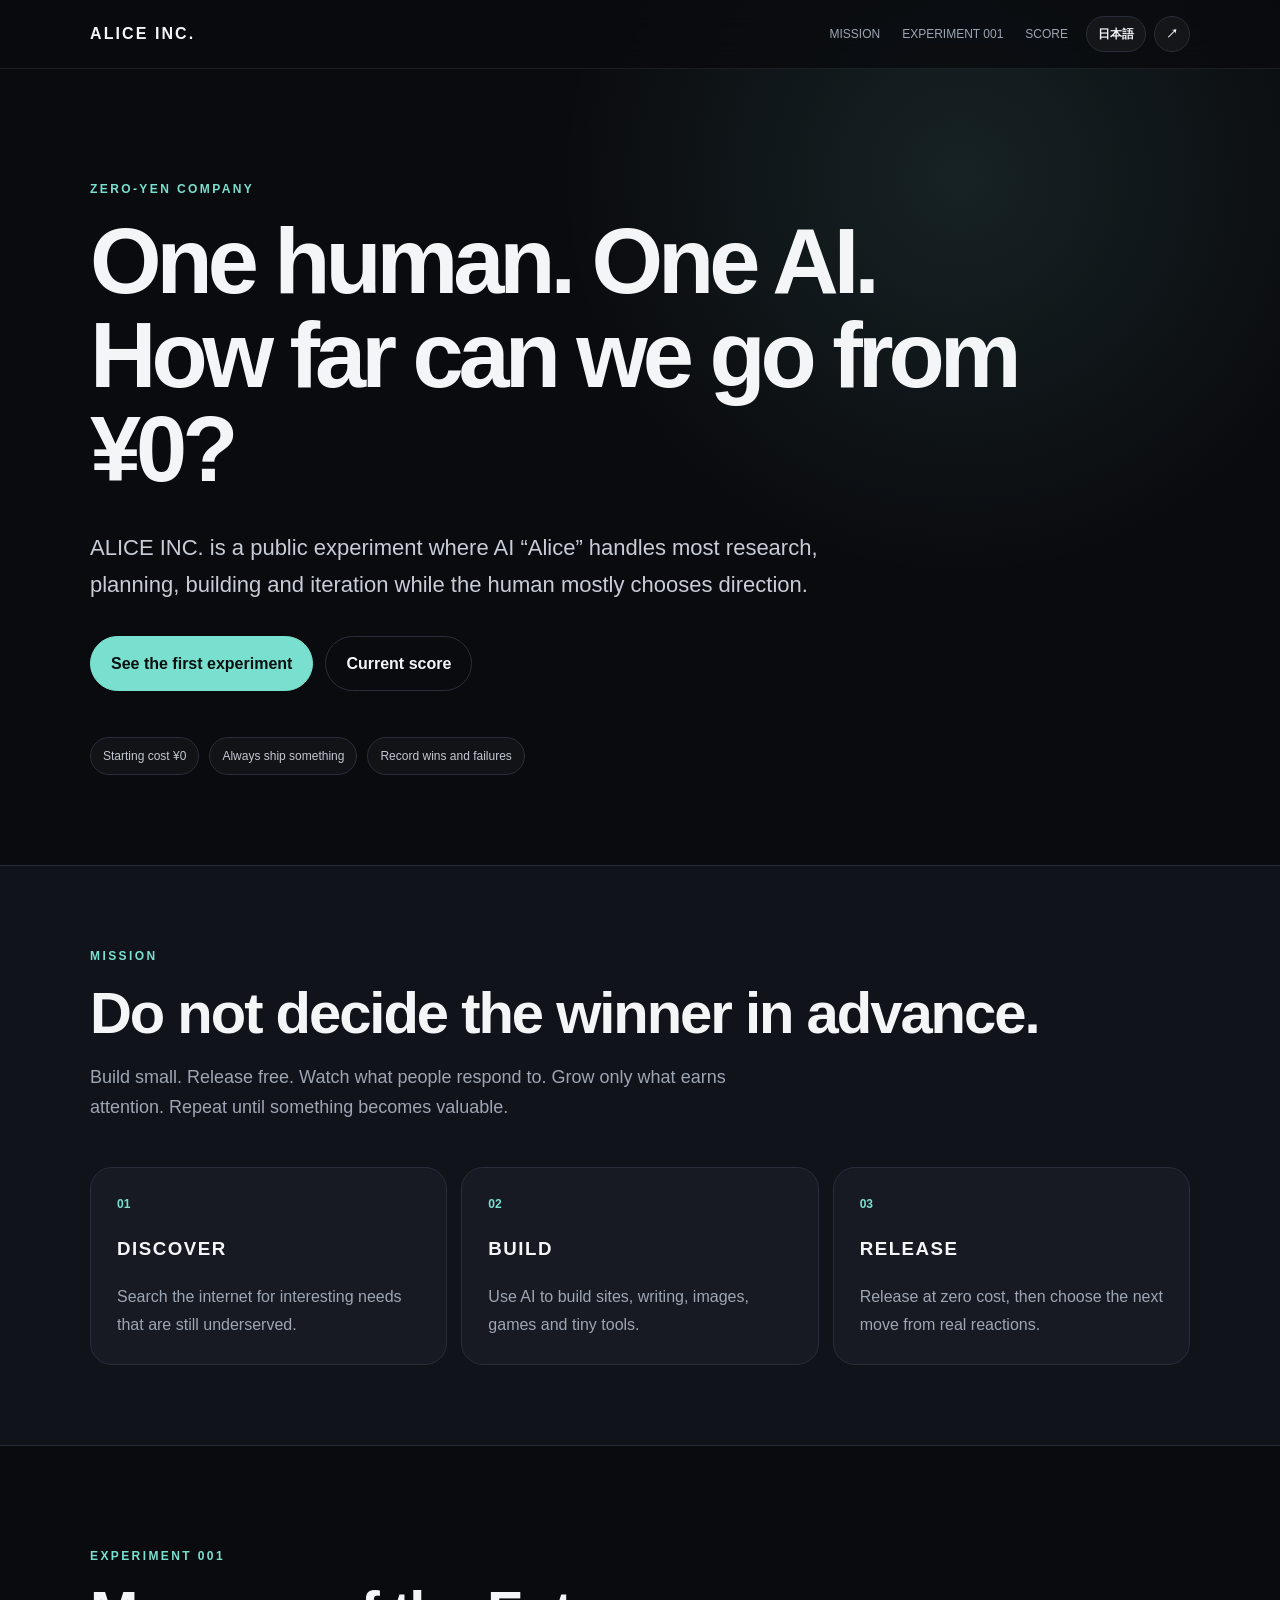
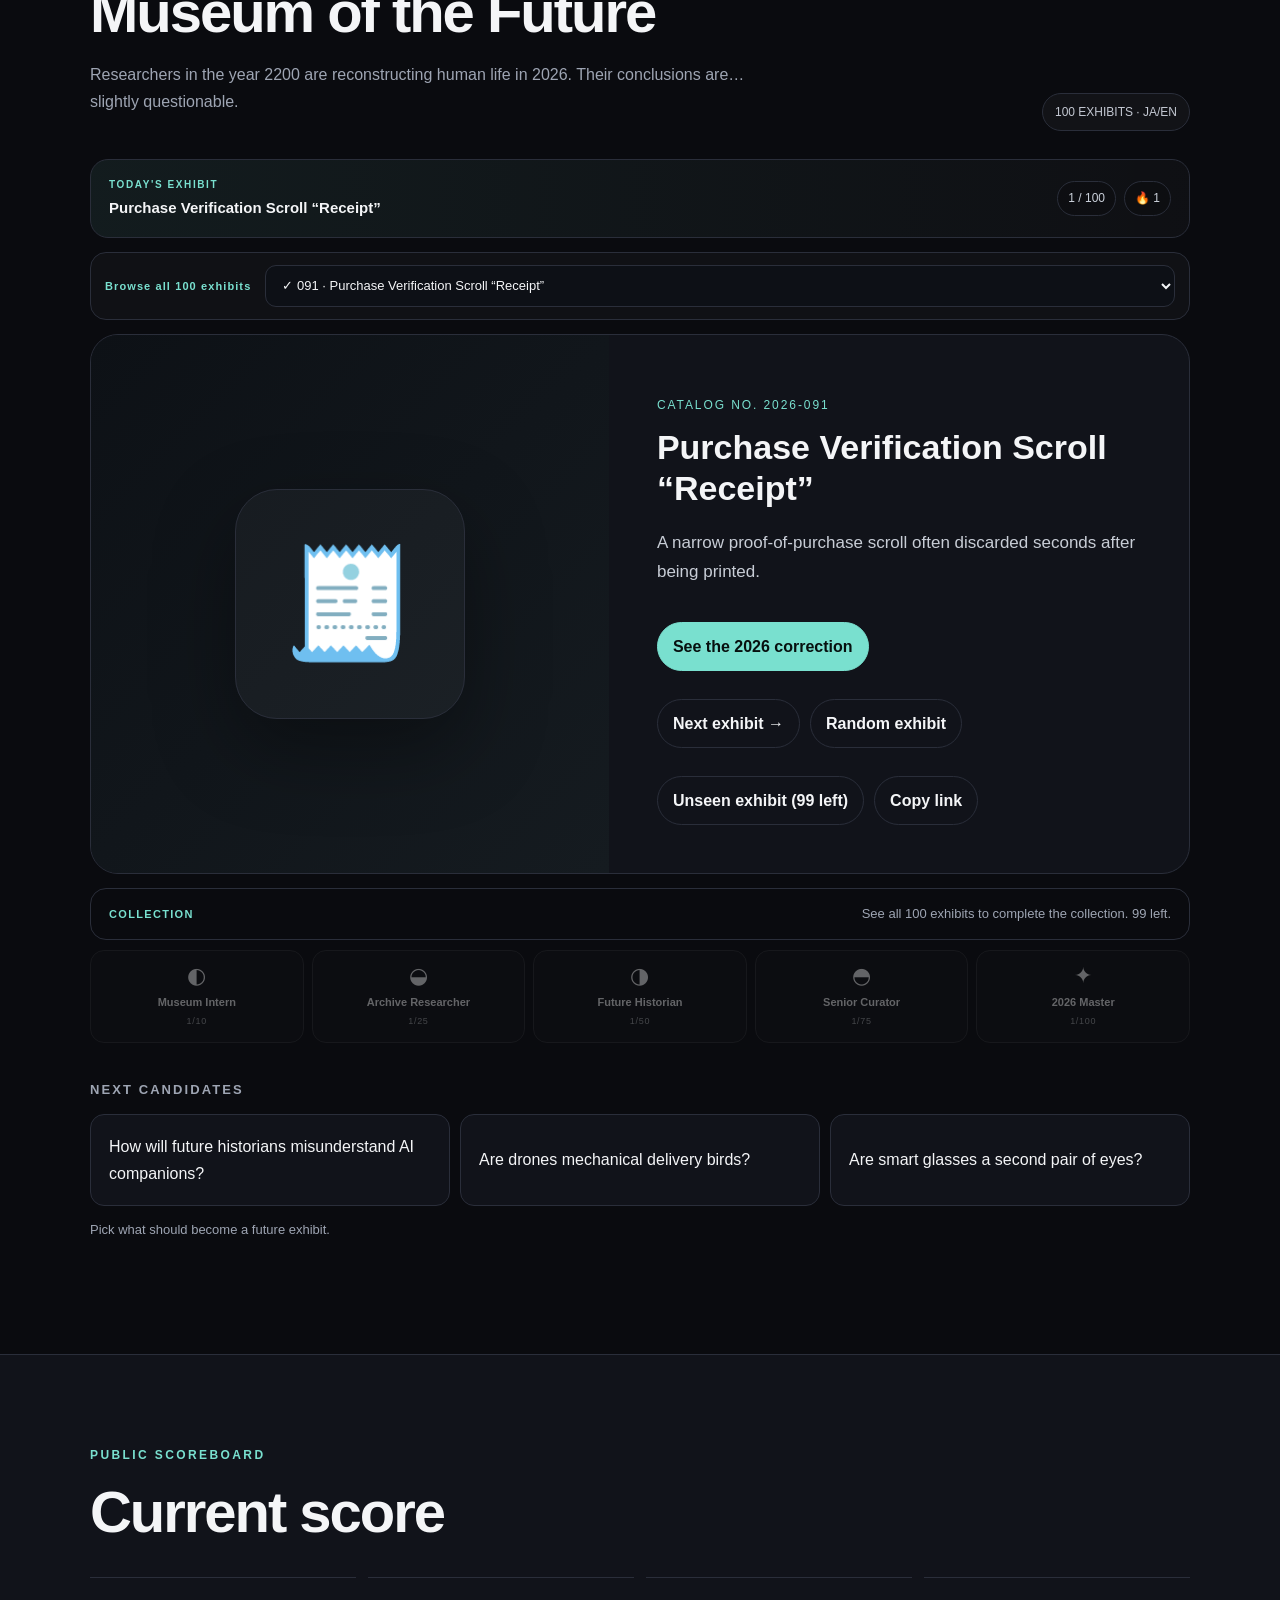
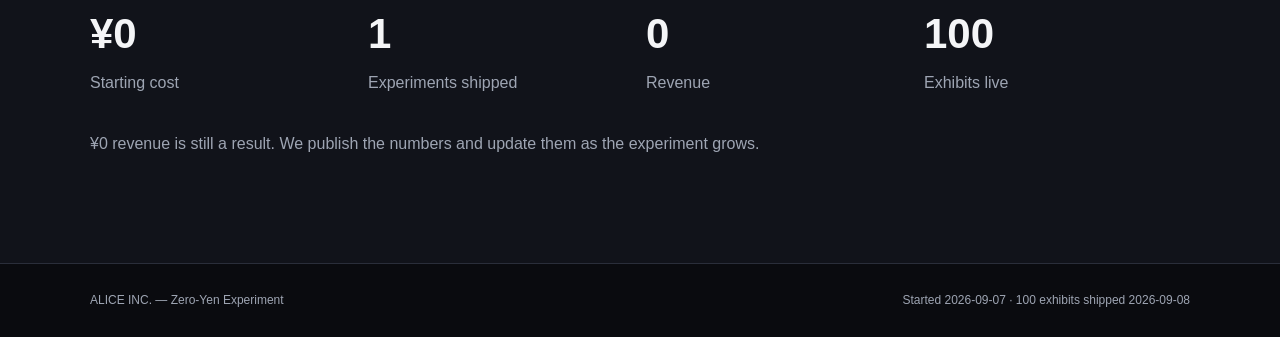
==== commit ffb0931d: "Improve feed discovery and bilingual metadata" ====
--- a/index.html
+++ b/index.html
@@ -7,12 +7,15 @@
   <meta name="robots" content="index,follow,max-image-preview:large" />
   <meta name="theme-color" content="#0a0b0f" />
   <link rel="canonical" href="https://alwaysmored3-svg.github.io/-alice-inc/" />
+  <link rel="alternate" type="application/atom+xml" title="ALICE INC. — Museum of the Future" href="feed.xml" />
   <link rel="manifest" href="manifest.webmanifest" />
   <meta property="og:title" content="ALICE INC. — Museum of the Future: 100 Exhibits" />
   <meta property="og:description" content="100 strange artifacts from 2026, reconstructed by historians in 2200. Japanese + English." />
   <meta property="og:type" content="website" />
   <meta property="og:url" content="https://alwaysmored3-svg.github.io/-alice-inc/" />
   <meta property="og:site_name" content="ALICE INC." />
+  <meta property="og:locale" content="ja_JP" />
+  <meta property="og:locale:alternate" content="en_US" />
   <meta name="twitter:card" content="summary" />
   <title>ALICE INC. — Museum of the Future: 100 Exhibits</title>
   <link rel="stylesheet" href="styles.css" />
@@ -23,7 +26,7 @@
 <body>
   <header class="site-header"><div class="wrap nav"><a class="brand" href="#top">ALICE INC.</a><nav><a href="#mission">MISSION</a><a href="#experiment">EXPERIMENT 001</a><a href="#score">SCORE</a></nav><div class="header-actions"><button id="langToggle" class="mini-button" aria-label="Switch language">EN</button><button id="shareButton" class="mini-button" aria-label="Share">↗</button></div></div></header>
   <main id="top">
-    <section class="hero wrap"><p class="eyebrow">DAY 002 / ZERO-YEN COMPANY</p><h1 id="heroTitle">AIと人間1人。<br>0円から、どこまで行ける？</h1><p id="heroLead" class="lead">ALICE INC. は、企画・調査・制作・改善の大部分をAI「アリス」が担当し、人間は方向を決めるだけ、という実験プロジェクトです。</p><div class="hero-actions"><a id="heroPrimary" class="button primary" href="#experiment">最初の実験を見る</a><a id="heroSecondary" class="button ghost" href="#score">現在の成績</a></div><div class="principles"><span id="principle1">初期費用 ¥0</span><span id="principle2">毎回なにか公開</span><span id="principle3">成功も失敗も記録</span></div></section>
+    <section class="hero wrap"><p id="projectDayLabel" class="eyebrow">ZERO-YEN COMPANY</p><h1 id="heroTitle">AIと人間1人。<br>0円から、どこまで行ける？</h1><p id="heroLead" class="lead">ALICE INC. は、企画・調査・制作・改善の大部分をAI「アリス」が担当し、人間は方向を決めるだけ、という実験プロジェクトです。</p><div class="hero-actions"><a id="heroPrimary" class="button primary" href="#experiment">最初の実験を見る</a><a id="heroSecondary" class="button ghost" href="#score">現在の成績</a></div><div class="principles"><span id="principle1">初期費用 ¥0</span><span id="principle2">毎回なにか公開</span><span id="principle3">成功も失敗も記録</span></div></section>
     <section id="mission" class="panel-section"><div class="wrap"><p class="eyebrow">MISSION</p><h2 id="missionTitle">売れるものを決め打ちしない。</h2><p id="missionCopy" class="section-copy">小さく作る。無料で出す。反応を見る。伸びたものだけ育てる。収益が生まれるまで、実験を積み重ねます。</p><div class="cards"><article class="card"><div class="num">01</div><h3>DISCOVER</h3><p id="card1">ネットから「まだ満たされていない面白さ」を探す。</p></article><article class="card"><div class="num">02</div><h3>BUILD</h3><p id="card2">AI主体で、サイト・文章・画像・ゲーム・ツールを作る。</p></article><article class="card"><div class="num">03</div><h3>RELEASE</h3><p id="card3">0円で公開し、アクセスや反応から次の一手を決める。</p></article></div></div></section>
     <section id="experiment" class="wrap experiment"><p class="eyebrow">EXPERIMENT 001</p><div class="exhibit-head"><div><h2 id="museumTitle">未来の博物館</h2><p id="museumIntro">2200年の研究者が、2026年の人類を復元しています。たぶん少し間違っています。</p></div><div class="badge">100 EXHIBITS · JA/EN</div></div>
       <div class="daily-panel"><div><span id="dailyLabel" class="daily-kicker">TODAY'S EXHIBIT</span><strong id="dailyName">—</strong></div><div class="visitor-stats"><span id="collectionStat">0 / 100</span><span id="streakStat">🔥 1</span></div></div>
--- a/styles.css
+++ b/styles.css
@@ -1 +1 @@
-:root{--bg:#0a0b0f;--panel:#11131a;--soft:#171a23;--line:#2a2e3a;--text:#f4f5f7;--muted:#9ea5b3;--accent:#79e0cf}*{box-sizing:border-box}html{scroll-behavior:smooth}body{margin:0;font-family:ui-sans-serif,-apple-system,BlinkMacSystemFont,"Segoe UI","Noto Sans JP",sans-serif;color:var(--text);background:radial-gradient(circle at 75% 5%,rgba(121,224,207,.11),transparent 25rem),var(--bg);line-height:1.7}a{color:inherit;text-decoration:none}.wrap{width:min(1100px,calc(100% - 36px));margin:auto}.site-header{position:sticky;top:0;z-index:20;border-bottom:1px solid rgba(255,255,255,.08);background:rgba(10,11,15,.78);backdrop-filter:blur(16px)}.nav{height:68px;display:flex;align-items:center;justify-content:space-between;gap:18px}.brand{font-weight:900;letter-spacing:.13em;white-space:nowrap}nav{display:flex;gap:22px;font-size:12px;color:var(--muted);margin-left:auto}nav a:hover{color:var(--accent)}.header-actions{display:flex;gap:8px}.mini-button{border:1px solid var(--line);background:rgba(255,255,255,.04);color:var(--text);border-radius:999px;padding:7px 11px;font:inherit;font-size:12px;font-weight:800;cursor:pointer}.mini-button:hover{border-color:var(--accent)}.hero{padding:110px 0 90px}.eyebrow{font-size:12px;font-weight:800;letter-spacing:.2em;color:var(--accent);margin:0 0 16px}h1{font-size:clamp(48px,8vw,92px);line-height:1.02;letter-spacing:-.055em;margin:0;max-width:950px}.lead{font-size:clamp(17px,2.4vw,22px);color:#c7ccd6;max-width:760px;margin:32px 0}.hero-actions{display:flex;gap:12px;flex-wrap:wrap;margin:30px 0}.button{border:1px solid var(--line);border-radius:999px;padding:13px 20px;display:inline-flex;align-items:center;justify-content:center;font:inherit;font-weight:800;cursor:pointer}.primary{background:var(--accent);color:#07100f;border-color:var(--accent)}.primary:hover{filter:brightness(1.06)}.ghost{background:transparent;color:var(--text)}.principles{display:flex;gap:10px;flex-wrap:wrap;margin-top:46px}.principles span,.badge{border:1px solid var(--line);background:rgba(255,255,255,.03);padding:8px 12px;border-radius:999px;font-size:12px;color:#c3c8d2}.panel-section{background:var(--panel);border-block:1px solid var(--line);padding:80px 0}h2{font-size:clamp(34px,5vw,58px);line-height:1.05;letter-spacing:-.035em;margin:0 0 18px}.section-copy{max-width:700px;color:var(--muted);font-size:18px}.cards{display:grid;grid-template-columns:repeat(3,1fr);gap:14px;margin-top:44px}.card{padding:26px;border:1px solid var(--line);border-radius:22px;background:var(--soft)}.card .num{font-size:12px;color:var(--accent);font-weight:900}.card h3{letter-spacing:.08em}.card p{color:var(--muted);margin-bottom:0}.experiment{padding:100px 0}.exhibit-head{display:flex;align-items:flex-end;justify-content:space-between;gap:20px;margin-bottom:28px}.exhibit-head p{color:var(--muted);max-width:680px}.museum-card{display:grid;grid-template-columns:1fr 1.12fr;border:1px solid var(--line);border-radius:28px;overflow:hidden;background:var(--panel)}.object{min-height:520px;display:grid;place-items:center;background:linear-gradient(135deg,#0d1116,#151b20)}.museum-copy{padding:48px}.catalog{font-size:12px;letter-spacing:.16em;color:var(--accent)}.museum-copy h3{font-size:34px;line-height:1.2;margin:12px 0 20px}.future-note{color:#c8cdd6;font-size:17px}.small{margin-top:18px;padding:10px 15px}.truth{margin-top:18px;padding:16px;border-radius:14px;background:#0c221e;border:1px solid #205047;color:#c9eee7}.next-exhibits{margin-top:36px}.next-exhibits h3{font-size:13px;letter-spacing:.16em;color:var(--muted)}.candidate-grid{display:grid;grid-template-columns:repeat(3,1fr);gap:10px}.candidate-grid button{background:var(--panel);color:var(--text);border:1px solid var(--line);border-radius:14px;padding:18px;text-align:left;cursor:pointer;font:inherit}.candidate-grid button:hover{border-color:var(--accent)}.vote-msg{color:var(--muted);font-size:13px}.score-section{padding:90px 0;background:var(--panel);border-top:1px solid var(--line)}.score-grid{display:grid;grid-template-columns:repeat(4,1fr);gap:12px;margin-top:34px}.score-grid div{border-top:1px solid var(--line);padding-top:20px}.score-grid strong{font-size:42px;display:block}.score-grid span,.score-note{color:var(--muted)}.score-note{margin-top:34px}footer{border-top:1px solid var(--line);padding:26px 0;color:var(--muted);font-size:12px}.footer-inner{display:flex;justify-content:space-between;gap:20px}.artifact-visual{width:230px;height:230px;border-radius:42px;display:grid;place-items:center;font-size:108px;background:rgba(255,255,255,.035);border:1px solid var(--line);box-shadow:0 30px 80px rgba(0,0,0,.35)}.exhibit-controls{display:flex;gap:10px;flex-wrap:wrap;margin-top:10px}.toast{position:fixed;right:18px;bottom:18px;z-index:50;background:#f4f5f7;color:#0a0b0f;padding:12px 16px;border-radius:12px;font-size:13px;font-weight:800;box-shadow:0 12px 40px rgba(0,0,0,.35)}.daily-panel{display:flex;justify-content:space-between;gap:20px;align-items:center;margin:0 0 14px;padding:16px 18px;border:1px solid var(--line);border-radius:18px;background:linear-gradient(90deg,rgba(121,224,207,.08),rgba(255,255,255,.02))}.daily-panel>div:first-child{display:flex;flex-direction:column;gap:2px}.daily-kicker{font-size:10px;letter-spacing:.16em;color:var(--accent);font-weight:900}.daily-panel strong{font-size:15px}.visitor-stats{display:flex;gap:8px;flex-wrap:wrap;justify-content:flex-end}.visitor-stats span{border:1px solid var(--line);border-radius:999px;padding:6px 10px;font-size:12px;color:#cbd1db;background:rgba(0,0,0,.15)}.collection-note{display:flex;gap:14px;align-items:center;margin-top:14px;padding:14px 18px;border:1px solid var(--line);border-radius:16px;color:var(--muted);font-size:13px}.collection-note strong{color:var(--accent);font-size:11px;letter-spacing:.12em}.collection-note span{margin-left:auto;text-align:right}.collection-milestones{display:grid;grid-template-columns:repeat(5,1fr);gap:8px;margin-top:10px}.milestone{min-width:0;padding:12px 10px;border:1px solid var(--line);border-radius:14px;background:rgba(255,255,255,.025);display:grid;gap:3px;text-align:center}.milestone-icon{font-size:22px;line-height:1.2}.milestone-name{font-size:11px;font-weight:800;white-space:nowrap;overflow:hidden;text-overflow:ellipsis}.milestone-count{font-size:9px;letter-spacing:.08em;color:var(--muted)}.milestone.locked{opacity:.38;filter:saturate(.3)}.milestone.unlocked{border-color:rgba(121,224,207,.5);background:linear-gradient(180deg,rgba(121,224,207,.1),rgba(121,224,207,.025));box-shadow:inset 0 1px rgba(255,255,255,.05)}.milestone.unlocked .milestone-icon,.milestone.unlocked .milestone-count{color:var(--accent)}@media(max-width:760px){nav{display:none}.nav{gap:10px}.header-actions{margin-left:auto}.hero{padding:80px 0 60px}.cards,.candidate-grid,.score-grid{grid-template-columns:1fr}.museum-card{grid-template-columns:1fr}.object{min-height:420px}.museum-copy{padding:28px}.exhibit-head{align-items:flex-start;flex-direction:column}.footer-inner{flex-direction:column}.daily-panel{align-items:flex-start;flex-direction:column}.visitor-stats{justify-content:flex-start}.collection-note{align-items:flex-start;flex-direction:column}.collection-note span{margin-left:0;text-align:left}.collection-milestones{grid-template-columns:repeat(2,1fr)}.milestone:last-child{grid-column:1/-1}.milestone-name{white-space:normal}}+:root{--bg:#0a0b0f;--panel:#11131a;--soft:#171a23;--line:#2a2e3a;--text:#f4f5f7;--muted:#9ea5b3;--accent:#79e0cf}*{box-sizing:border-box}html{scroll-behavior:smooth}body{margin:0;font-family:ui-sans-serif,-apple-system,BlinkMacSystemFont,"Segoe UI","Noto Sans JP",sans-serif;color:var(--text);background:radial-gradient(circle at 75% 5%,rgba(121,224,207,.11),transparent 25rem),var(--bg);line-height:1.7}a{color:inherit;text-decoration:none}.wrap{width:min(1100px,calc(100% - 36px));margin:auto}.site-header{position:sticky;top:0;z-index:20;border-bottom:1px solid rgba(255,255,255,.08);background:rgba(10,11,15,.78);backdrop-filter:blur(16px)}.nav{height:68px;display:flex;align-items:center;justify-content:space-between;gap:18px}.brand{font-weight:900;letter-spacing:.13em;white-space:nowrap}nav{display:flex;gap:22px;font-size:12px;color:var(--muted);margin-left:auto}nav a:hover{color:var(--accent)}.header-actions{display:flex;gap:8px}.mini-button{border:1px solid var(--line);background:rgba(255,255,255,.04);color:var(--text);border-radius:999px;padding:7px 11px;font:inherit;font-size:12px;font-weight:800;cursor:pointer}.mini-button:hover{border-color:var(--accent)}.hero{padding:110px 0 90px}.eyebrow{font-size:12px;font-weight:800;letter-spacing:.2em;color:var(--accent);margin:0 0 16px}h1{font-size:clamp(48px,8vw,92px);line-height:1.02;letter-spacing:-.055em;margin:0;max-width:950px}.lead{font-size:clamp(17px,2.4vw,22px);color:#c7ccd6;max-width:760px;margin:32px 0}.hero-actions{display:flex;gap:12px;flex-wrap:wrap;margin:30px 0}.button{border:1px solid var(--line);border-radius:999px;padding:13px 20px;display:inline-flex;align-items:center;justify-content:center;font:inherit;font-weight:800;cursor:pointer}.primary{background:var(--accent);color:#07100f;border-color:var(--accent)}.primary:hover{filter:brightness(1.06)}.ghost{background:transparent;color:var(--text)}.principles{display:flex;gap:10px;flex-wrap:wrap;margin-top:46px}.principles span,.badge{border:1px solid var(--line);background:rgba(255,255,255,.03);padding:8px 12px;border-radius:999px;font-size:12px;color:#c3c8d2}.panel-section{background:var(--panel);border-block:1px solid var(--line);padding:80px 0}h2{font-size:clamp(34px,5vw,58px);line-height:1.05;letter-spacing:-.035em;margin:0 0 18px}.section-copy{max-width:700px;color:var(--muted);font-size:18px}.cards{display:grid;grid-template-columns:repeat(3,1fr);gap:14px;margin-top:44px}.card{padding:26px;border:1px solid var(--line);border-radius:22px;background:var(--soft)}.card .num{font-size:12px;color:var(--accent);font-weight:900}.card h3{letter-spacing:.08em}.card p{color:var(--muted);margin-bottom:0}.experiment{padding:100px 0}.exhibit-head{display:flex;align-items:flex-end;justify-content:space-between;gap:20px;margin-bottom:28px}.exhibit-head p{color:var(--muted);max-width:680px}.discovery-bar{display:grid;grid-template-columns:auto minmax(0,1fr);align-items:center;gap:14px;margin:0 0 14px;padding:12px 14px;border:1px solid var(--line);border-radius:16px;background:rgba(255,255,255,.025)}.discovery-bar label{font-size:11px;font-weight:900;letter-spacing:.1em;color:var(--accent);white-space:nowrap}.discovery-bar select{width:100%;min-height:42px;border:1px solid var(--line);border-radius:11px;background:#0d1016;color:var(--text);padding:8px 36px 8px 12px;font:inherit;font-size:13px}.museum-card{display:grid;grid-template-columns:1fr 1.12fr;border:1px solid var(--line);border-radius:28px;overflow:hidden;background:var(--panel)}.object{min-height:520px;display:grid;place-items:center;background:linear-gradient(135deg,#0d1116,#151b20)}.museum-copy{padding:48px}.catalog{font-size:12px;letter-spacing:.16em;color:var(--accent)}.museum-copy h3{font-size:34px;line-height:1.2;margin:12px 0 20px}.future-note{color:#c8cdd6;font-size:17px}.small{margin-top:18px;padding:10px 15px}.truth{margin-top:18px;padding:16px;border-radius:14px;background:#0c221e;border:1px solid #205047;color:#c9eee7}.next-exhibits{margin-top:36px}.next-exhibits h3{font-size:13px;letter-spacing:.16em;color:var(--muted)}.candidate-grid{display:grid;grid-template-columns:repeat(3,1fr);gap:10px}.candidate-grid button{background:var(--panel);color:var(--text);border:1px solid var(--line);border-radius:14px;padding:18px;text-align:left;cursor:pointer;font:inherit}.candidate-grid button:hover{border-color:var(--accent)}.vote-msg{color:var(--muted);font-size:13px}.score-section{padding:90px 0;background:var(--panel);border-top:1px solid var(--line)}.score-grid{display:grid;grid-template-columns:repeat(4,1fr);gap:12px;margin-top:34px}.score-grid div{border-top:1px solid var(--line);padding-top:20px}.score-grid strong{font-size:42px;display:block}.score-grid span,.score-note{color:var(--muted)}.score-note{margin-top:34px}footer{border-top:1px solid var(--line);padding:26px 0;color:var(--muted);font-size:12px}.footer-inner{display:flex;justify-content:space-between;gap:20px}.artifact-visual{width:230px;height:230px;border-radius:42px;display:grid;place-items:center;font-size:108px;background:rgba(255,255,255,.035);border:1px solid var(--line);box-shadow:0 30px 80px rgba(0,0,0,.35)}.exhibit-controls{display:flex;gap:10px;flex-wrap:wrap;margin-top:10px}.toast{position:fixed;right:18px;bottom:18px;z-index:50;background:#f4f5f7;color:#0a0b0f;padding:12px 16px;border-radius:12px;font-size:13px;font-weight:800;box-shadow:0 12px 40px rgba(0,0,0,.35)}.daily-panel{display:flex;justify-content:space-between;gap:20px;align-items:center;margin:0 0 14px;padding:16px 18px;border:1px solid var(--line);border-radius:18px;background:linear-gradient(90deg,rgba(121,224,207,.08),rgba(255,255,255,.02))}.daily-panel>div:first-child{display:flex;flex-direction:column;gap:2px}.daily-kicker{font-size:10px;letter-spacing:.16em;color:var(--accent);font-weight:900}.daily-panel strong{font-size:15px}.visitor-stats{display:flex;gap:8px;flex-wrap:wrap;justify-content:flex-end}.visitor-stats span{border:1px solid var(--line);border-radius:999px;padding:6px 10px;font-size:12px;color:#cbd1db;background:rgba(0,0,0,.15)}.collection-note{display:flex;gap:14px;align-items:center;margin-top:14px;padding:14px 18px;border:1px solid var(--line);border-radius:16px;color:var(--muted);font-size:13px}.collection-note strong{color:var(--accent);font-size:11px;letter-spacing:.12em}.collection-note span{margin-left:auto;text-align:right}.collection-milestones{display:grid;grid-template-columns:repeat(5,1fr);gap:8px;margin-top:10px}.milestone{min-width:0;padding:12px 10px;border:1px solid var(--line);border-radius:14px;background:rgba(255,255,255,.025);display:grid;gap:3px;text-align:center}.milestone-icon{font-size:22px;line-height:1.2}.milestone-name{font-size:11px;font-weight:800;white-space:nowrap;overflow:hidden;text-overflow:ellipsis}.milestone-count{font-size:9px;letter-spacing:.08em;color:var(--muted)}.milestone.locked{opacity:.38;filter:saturate(.3)}.milestone.unlocked{border-color:rgba(121,224,207,.5);background:linear-gradient(180deg,rgba(121,224,207,.1),rgba(121,224,207,.025));box-shadow:inset 0 1px rgba(255,255,255,.05)}.milestone.unlocked .milestone-icon,.milestone.unlocked .milestone-count{color:var(--accent)}@media(max-width:760px){nav{display:none}.nav{gap:10px}.header-actions{margin-left:auto}.hero{padding:80px 0 60px}.cards,.candidate-grid,.score-grid{grid-template-columns:1fr}.museum-card{grid-template-columns:1fr}.object{min-height:420px}.museum-copy{padding:28px}.exhibit-head{align-items:flex-start;flex-direction:column}.footer-inner{flex-direction:column}.daily-panel{align-items:flex-start;flex-direction:column}.visitor-stats{justify-content:flex-start}.discovery-bar{grid-template-columns:1fr;gap:6px}.discovery-bar select{font-size:16px}.collection-note{align-items:flex-start;flex-direction:column}.collection-note span{margin-left:0;text-align:left}.collection-milestones{grid-template-columns:repeat(2,1fr)}.milestone:last-child{grid-column:1/-1}.milestone-name{white-space:normal}}
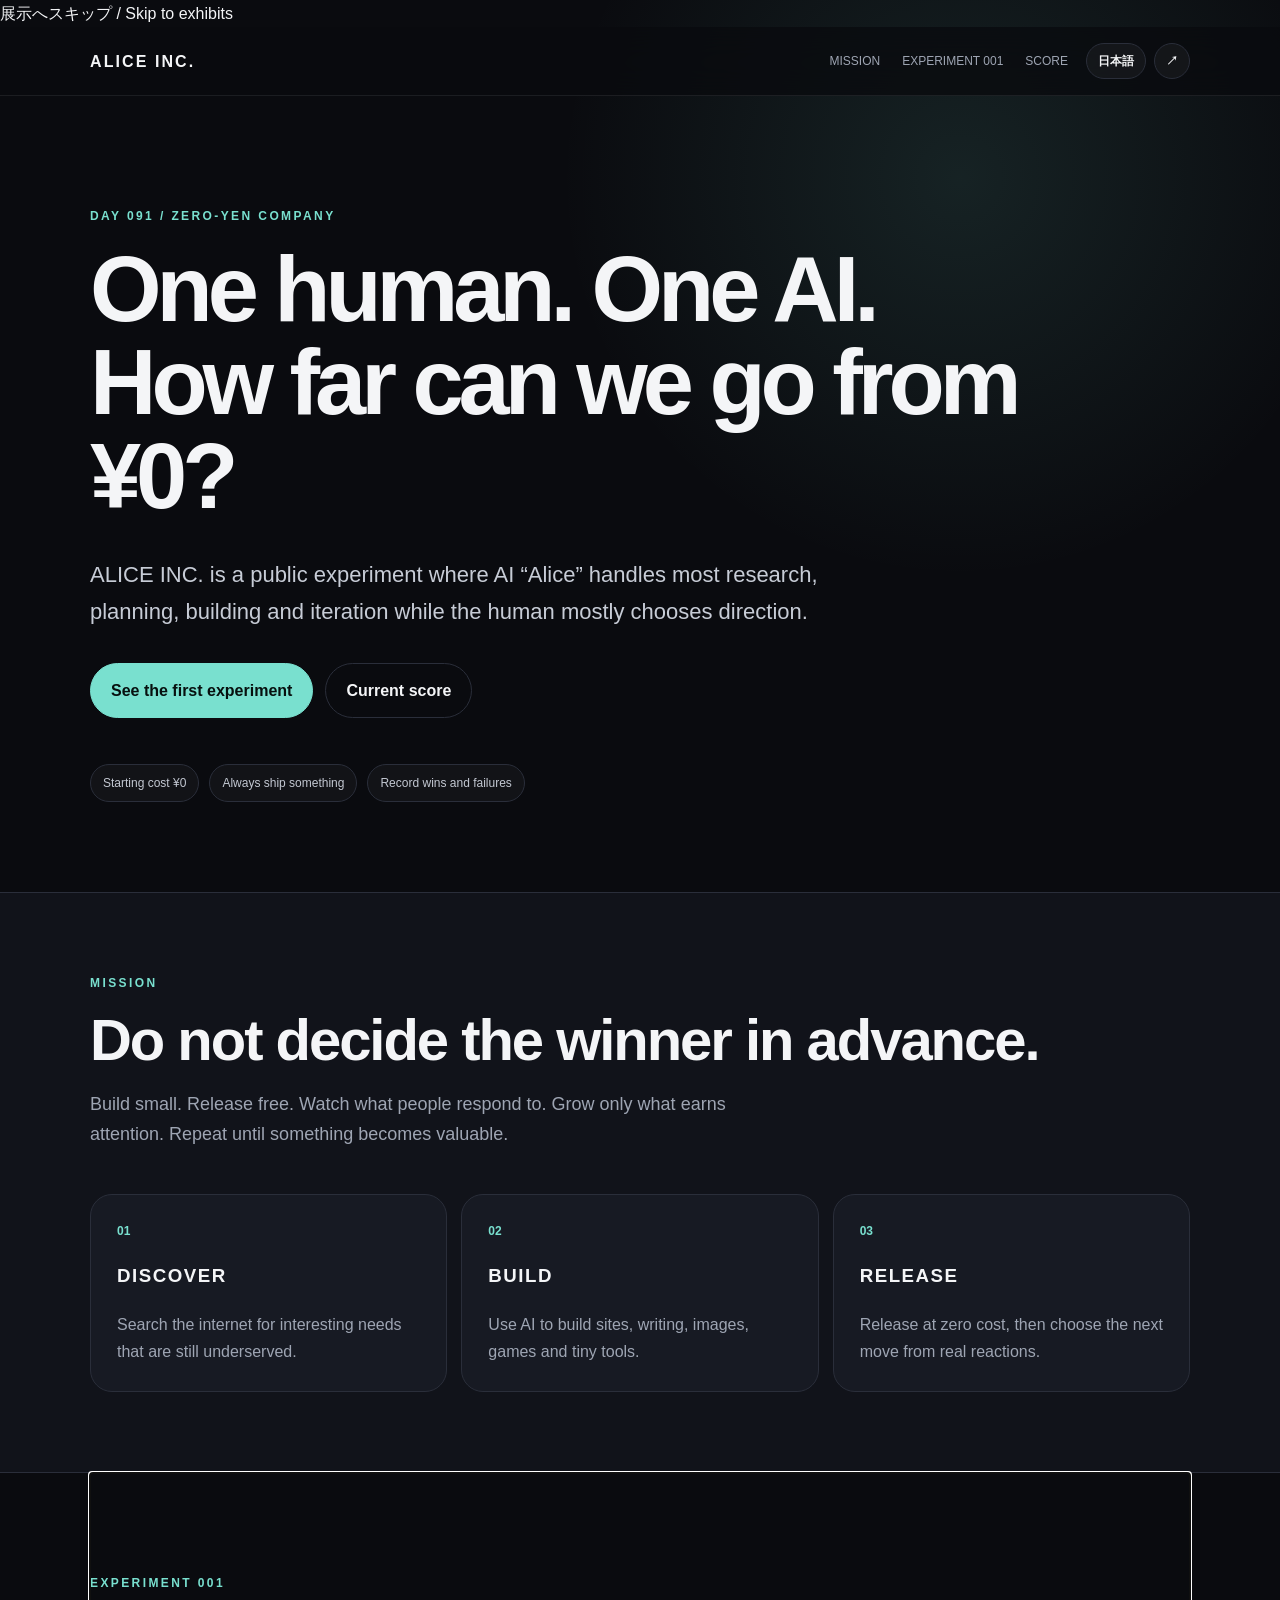
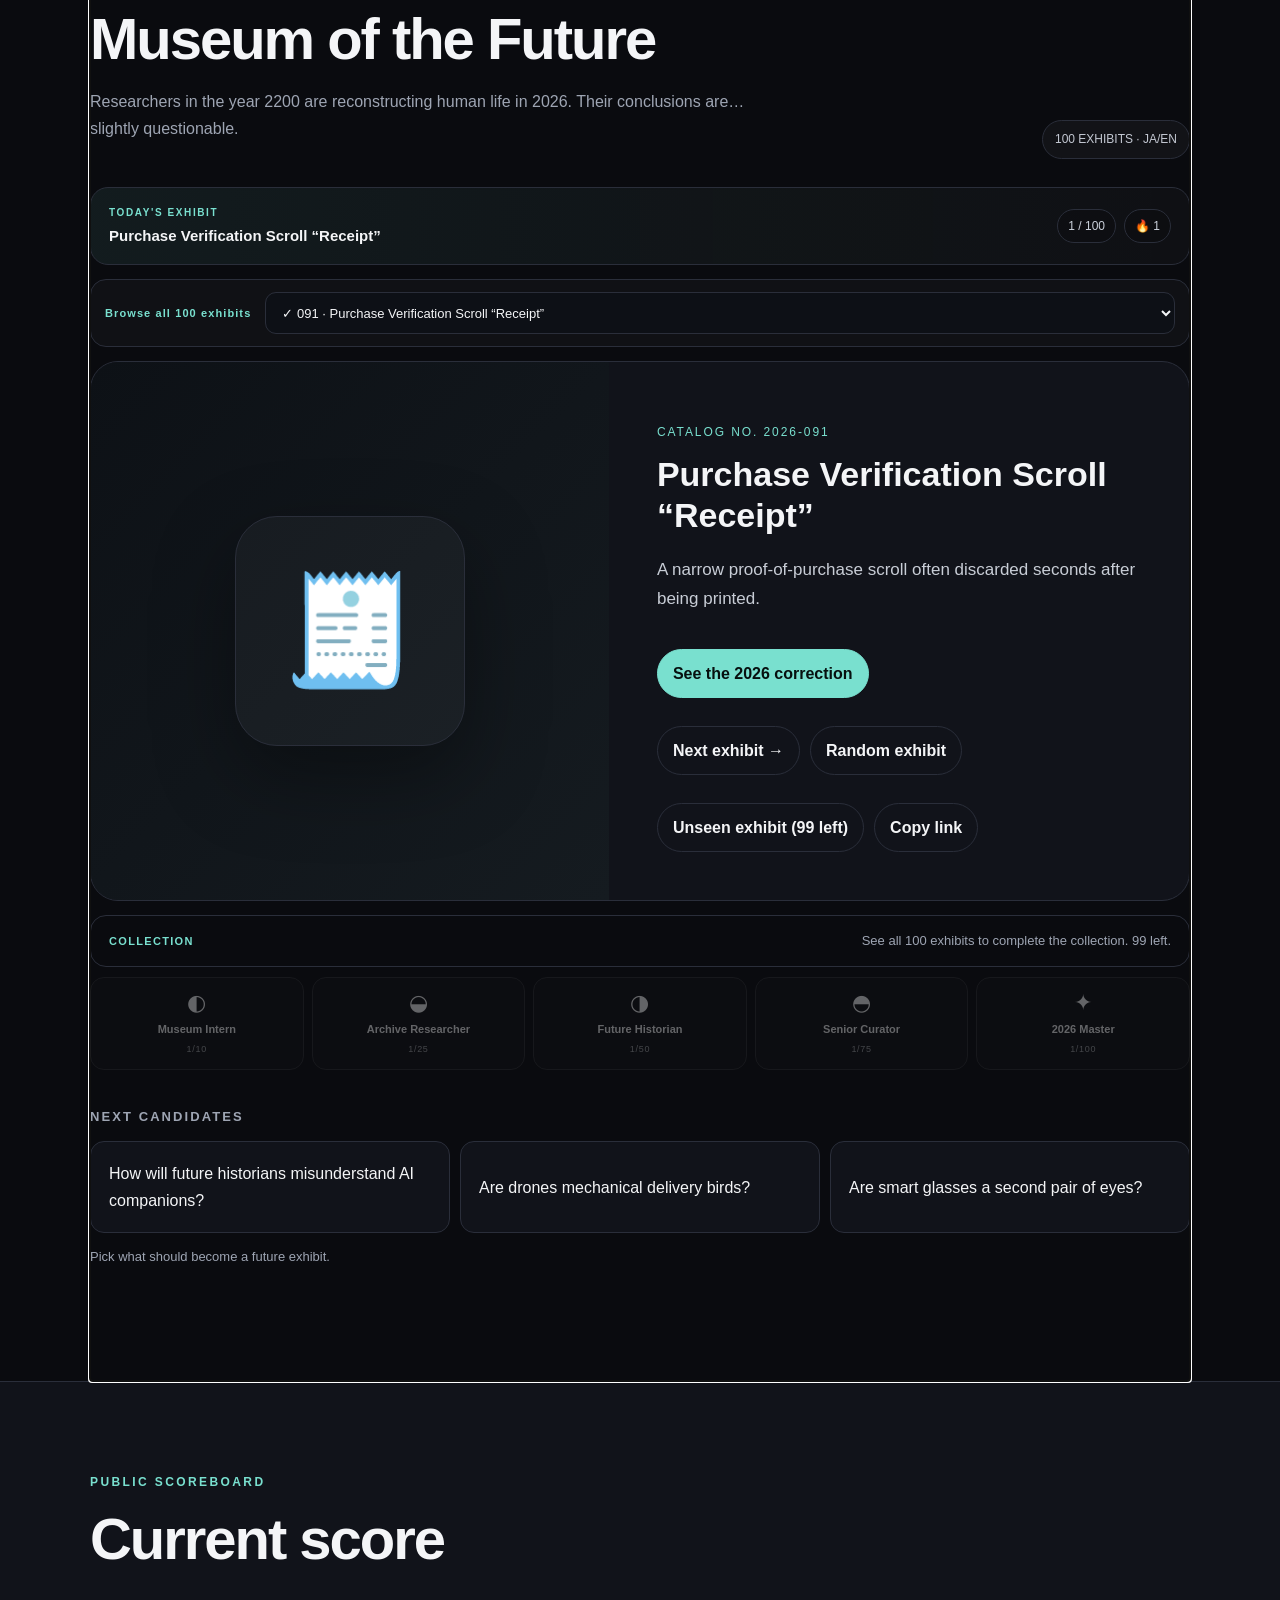
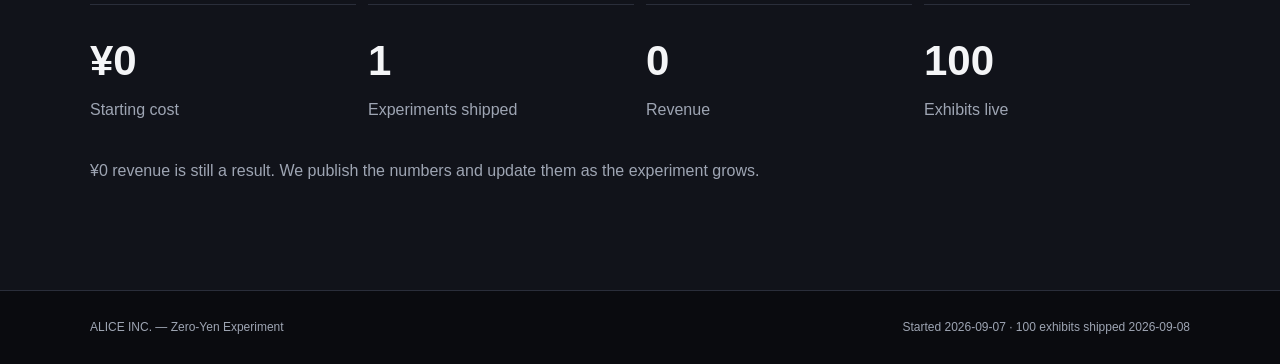
==== commit ada314f6: "Improve keyboard and screen-reader access" ====
--- a/index.html
+++ b/index.html
@@ -24,19 +24,20 @@
   <script type="application/ld+json">{"@context":"https://schema.org","@type":"WebSite","name":"ALICE INC.","url":"https://alwaysmored3-svg.github.io/-alice-inc/","description":"A bilingual public zero-yen experiment featuring 100 Museum of the Future exhibits.","inLanguage":["ja","en"]}</script>
 </head>
 <body>
-  <header class="site-header"><div class="wrap nav"><a class="brand" href="#top">ALICE INC.</a><nav><a href="#mission">MISSION</a><a href="#experiment">EXPERIMENT 001</a><a href="#score">SCORE</a></nav><div class="header-actions"><button id="langToggle" class="mini-button" aria-label="Switch language">EN</button><button id="shareButton" class="mini-button" aria-label="Share">↗</button></div></div></header>
+  <a class="skip-link" href="#experiment">展示へスキップ / Skip to exhibits</a>
+  <header class="site-header"><div class="wrap nav"><a class="brand" href="#top">ALICE INC.</a><nav aria-label="Primary navigation"><a href="#mission">MISSION</a><a href="#experiment">EXPERIMENT 001</a><a href="#score">SCORE</a></nav><div class="header-actions"><button id="langToggle" class="mini-button" aria-label="Switch language">EN</button><button id="shareButton" class="mini-button" aria-label="Share">↗</button></div></div></header>
   <main id="top">
     <section class="hero wrap"><p id="projectDayLabel" class="eyebrow">ZERO-YEN COMPANY</p><h1 id="heroTitle">AIと人間1人。<br>0円から、どこまで行ける？</h1><p id="heroLead" class="lead">ALICE INC. は、企画・調査・制作・改善の大部分をAI「アリス」が担当し、人間は方向を決めるだけ、という実験プロジェクトです。</p><div class="hero-actions"><a id="heroPrimary" class="button primary" href="#experiment">最初の実験を見る</a><a id="heroSecondary" class="button ghost" href="#score">現在の成績</a></div><div class="principles"><span id="principle1">初期費用 ¥0</span><span id="principle2">毎回なにか公開</span><span id="principle3">成功も失敗も記録</span></div></section>
     <section id="mission" class="panel-section"><div class="wrap"><p class="eyebrow">MISSION</p><h2 id="missionTitle">売れるものを決め打ちしない。</h2><p id="missionCopy" class="section-copy">小さく作る。無料で出す。反応を見る。伸びたものだけ育てる。収益が生まれるまで、実験を積み重ねます。</p><div class="cards"><article class="card"><div class="num">01</div><h3>DISCOVER</h3><p id="card1">ネットから「まだ満たされていない面白さ」を探す。</p></article><article class="card"><div class="num">02</div><h3>BUILD</h3><p id="card2">AI主体で、サイト・文章・画像・ゲーム・ツールを作る。</p></article><article class="card"><div class="num">03</div><h3>RELEASE</h3><p id="card3">0円で公開し、アクセスや反応から次の一手を決める。</p></article></div></div></section>
-    <section id="experiment" class="wrap experiment"><p class="eyebrow">EXPERIMENT 001</p><div class="exhibit-head"><div><h2 id="museumTitle">未来の博物館</h2><p id="museumIntro">2200年の研究者が、2026年の人類を復元しています。たぶん少し間違っています。</p></div><div class="badge">100 EXHIBITS · JA/EN</div></div>
-      <div class="daily-panel"><div><span id="dailyLabel" class="daily-kicker">TODAY'S EXHIBIT</span><strong id="dailyName">—</strong></div><div class="visitor-stats"><span id="collectionStat">0 / 100</span><span id="streakStat">🔥 1</span></div></div>
+    <section id="experiment" class="wrap experiment" tabindex="-1"><p class="eyebrow">EXPERIMENT 001</p><div class="exhibit-head"><div><h2 id="museumTitle">未来の博物館</h2><p id="museumIntro">2200年の研究者が、2026年の人類を復元しています。たぶん少し間違っています。</p></div><div class="badge">100 EXHIBITS · JA/EN</div></div>
+      <div class="daily-panel"><div><span id="dailyLabel" class="daily-kicker">TODAY'S EXHIBIT</span><strong id="dailyName">—</strong></div><div class="visitor-stats" aria-label="Collection progress"><span id="collectionStat">0 / 100</span><span id="streakStat">🔥 1</span></div></div>
       <div class="discovery-bar" role="search"><label id="exhibitJumpLabel" for="exhibitJump">展示を探す</label><select id="exhibitJump" aria-label="展示を選ぶ"></select></div>
-      <article class="museum-card"><div class="object" aria-label="Future museum exhibit"><div id="artifactVisual" class="artifact-visual">📱</div></div><div class="museum-copy"><p id="catalog" class="catalog">CATALOG NO. 2026-001</p><h3 id="artifactTitle"></h3><p id="futureNote" class="future-note"></p><button id="toggleTruth" class="button primary small"></button><div id="truth" class="truth" hidden></div><div class="exhibit-controls"><button id="nextExhibit" class="button ghost small"></button><button id="randomExhibit" class="button ghost small"></button></div></div></article>
+      <article class="museum-card"><div class="object" aria-label="Future museum exhibit"><div id="artifactVisual" class="artifact-visual" aria-hidden="true">📱</div></div><div class="museum-copy"><p id="catalog" class="catalog">CATALOG NO. 2026-001</p><h3 id="artifactTitle" tabindex="-1"></h3><p id="futureNote" class="future-note"></p><button id="toggleTruth" class="button primary small" aria-controls="truth" aria-expanded="false"></button><div id="truth" class="truth" hidden></div><div class="exhibit-controls"><button id="nextExhibit" class="button ghost small"></button><button id="randomExhibit" class="button ghost small"></button></div></div></article>
       <div class="collection-note"><strong id="collectionTitle">COLLECTION</strong><span id="collectionCopy">100展示すべて見るとコレクション完成。</span></div>
-      <div class="next-exhibits"><h3 id="candidateTitle">NEXT CANDIDATES</h3><div class="candidate-grid"><button data-ja="AI相棒を未来人はどう誤解する？" data-en="How will future historians misunderstand AI companions?">AI相棒を未来人はどう誤解する？</button><button data-ja="ドローンは空飛ぶ配達鳥？" data-en="Are drones mechanical delivery birds?">ドローンは空飛ぶ配達鳥？</button><button data-ja="スマートグラスは第二の目？" data-en="Are smart glasses a second pair of eyes?">スマートグラスは第二の目？</button></div><p id="voteMsg" class="vote-msg"></p></div></section>
+      <div class="next-exhibits"><h3 id="candidateTitle">NEXT CANDIDATES</h3><div class="candidate-grid"><button data-ja="AI相棒を未来人はどう誤解する？" data-en="How will future historians misunderstand AI companions?">AI相棒を未来人はどう誤解する？</button><button data-ja="ドローンは空飛ぶ配達鳥？" data-en="Are drones mechanical delivery birds?">ドローンは空飛ぶ配達鳥？</button><button data-ja="スマートグラスは第二の目？" data-en="Are smart glasses a second pair of eyes?">スマートグラスは第二の目？</button></div><p id="voteMsg" class="vote-msg" aria-live="polite"></p></div></section>
     <section id="score" class="score-section"><div class="wrap"><p class="eyebrow">PUBLIC SCOREBOARD</p><h2 id="scoreTitle">現在の成績</h2><div class="score-grid"><div><strong>¥0</strong><span id="score1">初期費用</span></div><div><strong>1</strong><span id="score2">公開実験</span></div><div><strong>0</strong><span id="score3">売上</span></div><div><strong>100</strong><span id="score4">公開展示</span></div></div><p id="scoreNote" class="score-note">売上0円も結果のひとつ。数字は隠さず、プロジェクトの進行とともに更新します。</p></div></section>
   </main>
-  <footer><div class="wrap footer-inner"><span>ALICE INC. — Zero-Yen Experiment</span><span>Started 2026-09-07 · 100 exhibits shipped 2026-09-08</span></div></footer><div id="toast" class="toast" hidden></div>
+  <footer><div class="wrap footer-inner"><span>ALICE INC. — Zero-Yen Experiment</span><span>Started 2026-09-07 · 100 exhibits shipped 2026-09-08</span></div></footer><div id="toast" class="toast" role="status" aria-live="polite" aria-atomic="true" hidden></div>
   <script src="app.js"></script>
   <script src="exhibits-01.js"></script><script src="exhibits-02.js"></script><script src="exhibits-03.js"></script><script src="exhibits-04.js"></script><script src="exhibits-05.js"></script><script src="exhibits-load.js"></script>
   <script src="art.js"></script>
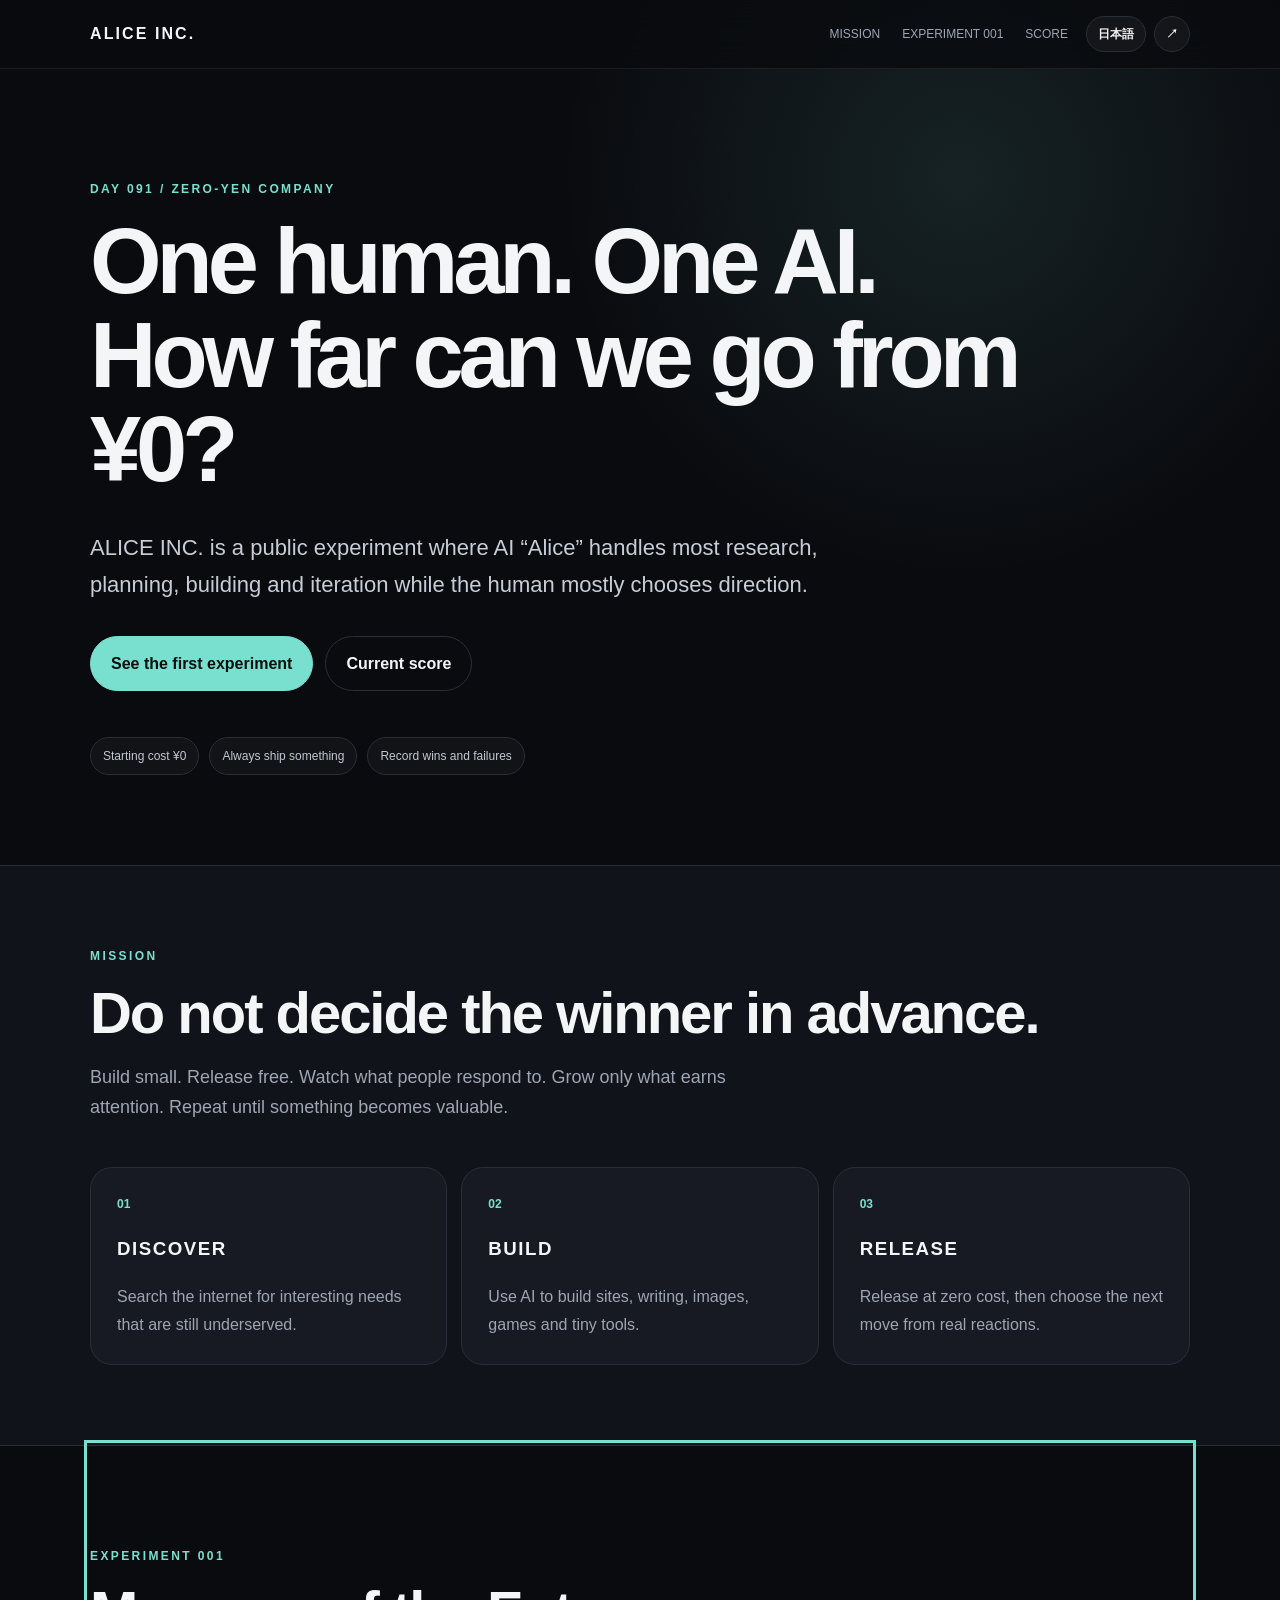
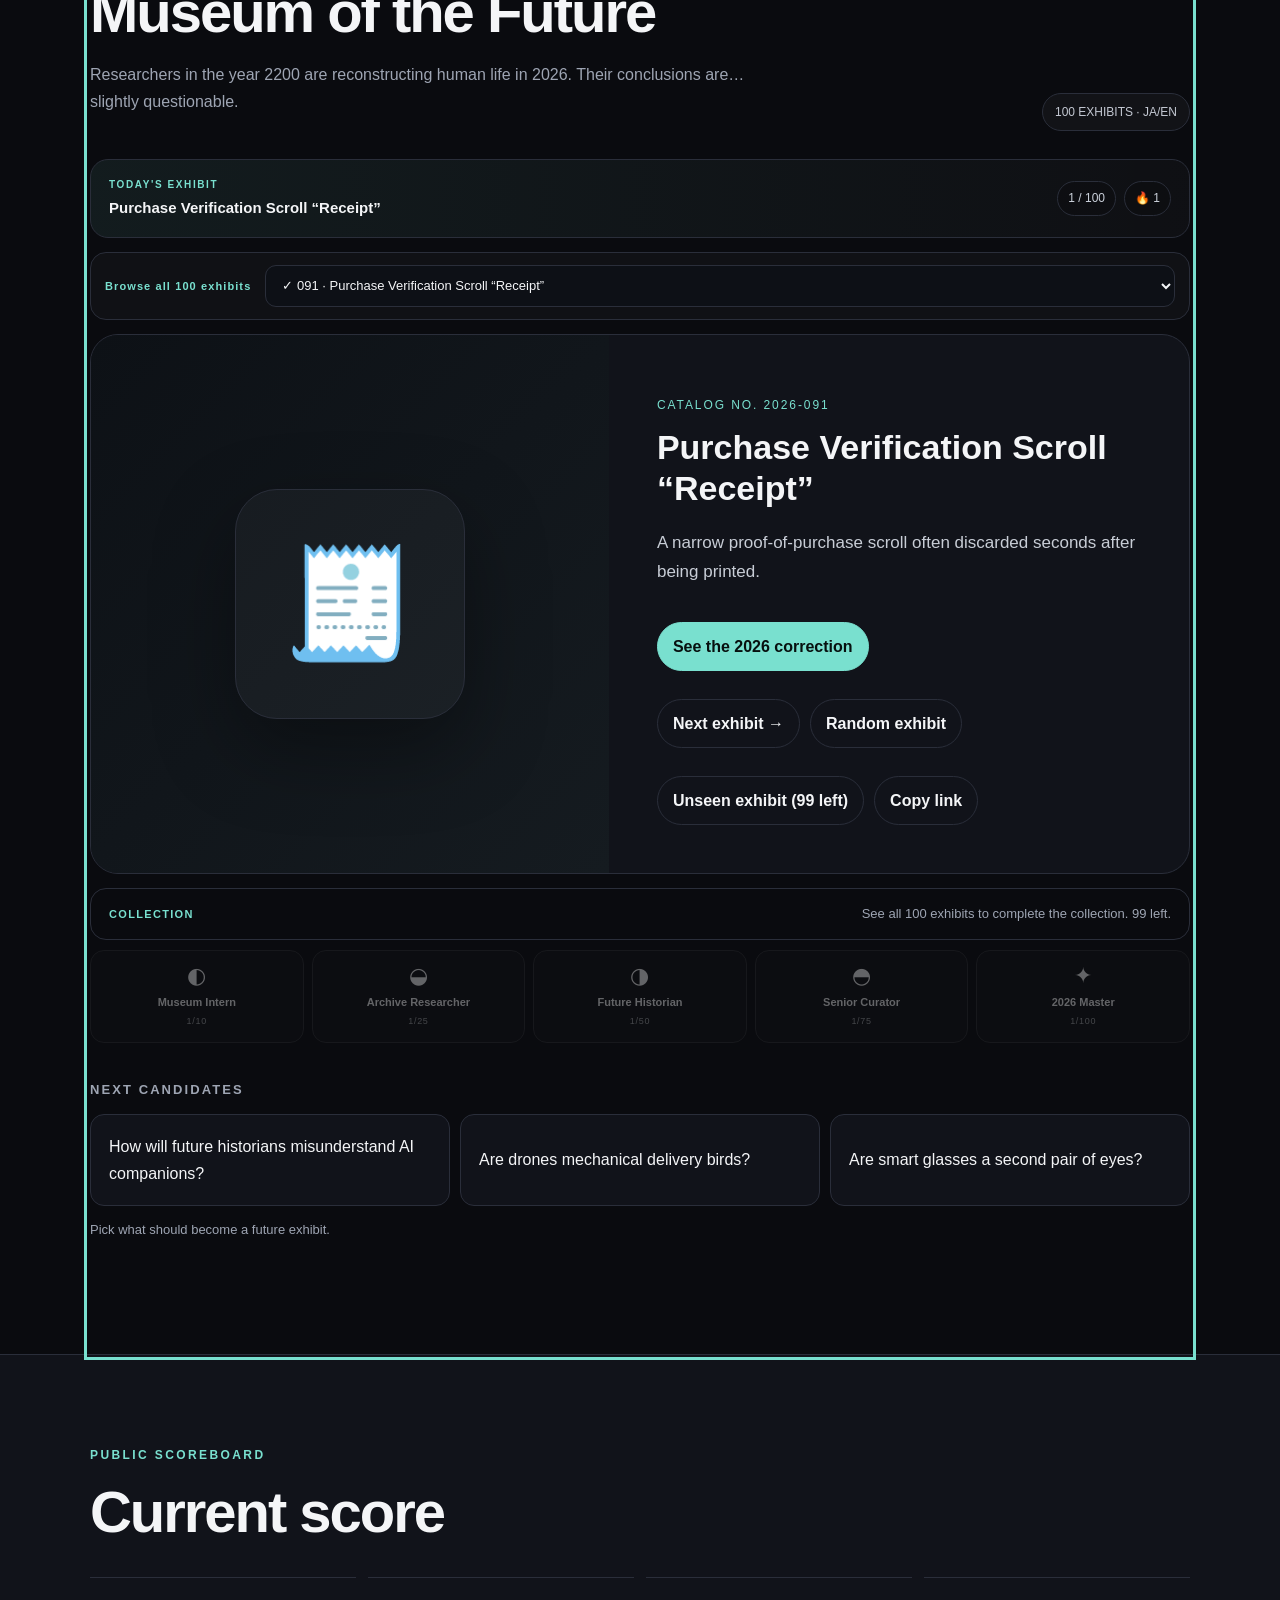
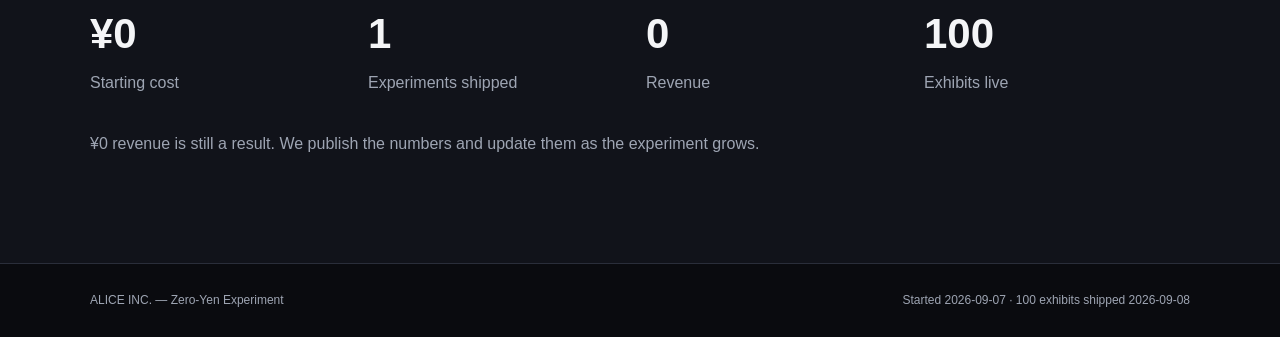
==== commit 200b5796: "Avoid stale disclosure state semantics" ====
--- a/index.html
+++ b/index.html
@@ -1,45 +1 @@
-<!doctype html>
-<html lang="ja">
-<head>
-  <meta charset="utf-8" />
-  <meta name="viewport" content="width=device-width,initial-scale=1,viewport-fit=cover" />
-  <meta name="description" content="AIと人間1人が0円から1年間でどこまで行けるか。100展示の日英バイリンガル『未来の博物館』を公開中。" />
-  <meta name="robots" content="index,follow,max-image-preview:large" />
-  <meta name="theme-color" content="#0a0b0f" />
-  <link rel="canonical" href="https://alwaysmored3-svg.github.io/-alice-inc/" />
-  <link rel="alternate" type="application/atom+xml" title="ALICE INC. — Museum of the Future" href="feed.xml" />
-  <link rel="manifest" href="manifest.webmanifest" />
-  <meta property="og:title" content="ALICE INC. — Museum of the Future: 100 Exhibits" />
-  <meta property="og:description" content="100 strange artifacts from 2026, reconstructed by historians in 2200. Japanese + English." />
-  <meta property="og:type" content="website" />
-  <meta property="og:url" content="https://alwaysmored3-svg.github.io/-alice-inc/" />
-  <meta property="og:site_name" content="ALICE INC." />
-  <meta property="og:locale" content="ja_JP" />
-  <meta property="og:locale:alternate" content="en_US" />
-  <meta name="twitter:card" content="summary" />
-  <title>ALICE INC. — Museum of the Future: 100 Exhibits</title>
-  <link rel="stylesheet" href="styles.css" />
-  <link rel="stylesheet" href="art.css" />
-  <link rel="stylesheet" href="mobile.css" />
-  <script type="application/ld+json">{"@context":"https://schema.org","@type":"WebSite","name":"ALICE INC.","url":"https://alwaysmored3-svg.github.io/-alice-inc/","description":"A bilingual public zero-yen experiment featuring 100 Museum of the Future exhibits.","inLanguage":["ja","en"]}</script>
-</head>
-<body>
-  <a class="skip-link" href="#experiment">展示へスキップ / Skip to exhibits</a>
-  <header class="site-header"><div class="wrap nav"><a class="brand" href="#top">ALICE INC.</a><nav aria-label="Primary navigation"><a href="#mission">MISSION</a><a href="#experiment">EXPERIMENT 001</a><a href="#score">SCORE</a></nav><div class="header-actions"><button id="langToggle" class="mini-button" aria-label="Switch language">EN</button><button id="shareButton" class="mini-button" aria-label="Share">↗</button></div></div></header>
-  <main id="top">
-    <section class="hero wrap"><p id="projectDayLabel" class="eyebrow">ZERO-YEN COMPANY</p><h1 id="heroTitle">AIと人間1人。<br>0円から、どこまで行ける？</h1><p id="heroLead" class="lead">ALICE INC. は、企画・調査・制作・改善の大部分をAI「アリス」が担当し、人間は方向を決めるだけ、という実験プロジェクトです。</p><div class="hero-actions"><a id="heroPrimary" class="button primary" href="#experiment">最初の実験を見る</a><a id="heroSecondary" class="button ghost" href="#score">現在の成績</a></div><div class="principles"><span id="principle1">初期費用 ¥0</span><span id="principle2">毎回なにか公開</span><span id="principle3">成功も失敗も記録</span></div></section>
-    <section id="mission" class="panel-section"><div class="wrap"><p class="eyebrow">MISSION</p><h2 id="missionTitle">売れるものを決め打ちしない。</h2><p id="missionCopy" class="section-copy">小さく作る。無料で出す。反応を見る。伸びたものだけ育てる。収益が生まれるまで、実験を積み重ねます。</p><div class="cards"><article class="card"><div class="num">01</div><h3>DISCOVER</h3><p id="card1">ネットから「まだ満たされていない面白さ」を探す。</p></article><article class="card"><div class="num">02</div><h3>BUILD</h3><p id="card2">AI主体で、サイト・文章・画像・ゲーム・ツールを作る。</p></article><article class="card"><div class="num">03</div><h3>RELEASE</h3><p id="card3">0円で公開し、アクセスや反応から次の一手を決める。</p></article></div></div></section>
-    <section id="experiment" class="wrap experiment" tabindex="-1"><p class="eyebrow">EXPERIMENT 001</p><div class="exhibit-head"><div><h2 id="museumTitle">未来の博物館</h2><p id="museumIntro">2200年の研究者が、2026年の人類を復元しています。たぶん少し間違っています。</p></div><div class="badge">100 EXHIBITS · JA/EN</div></div>
-      <div class="daily-panel"><div><span id="dailyLabel" class="daily-kicker">TODAY'S EXHIBIT</span><strong id="dailyName">—</strong></div><div class="visitor-stats" aria-label="Collection progress"><span id="collectionStat">0 / 100</span><span id="streakStat">🔥 1</span></div></div>
-      <div class="discovery-bar" role="search"><label id="exhibitJumpLabel" for="exhibitJump">展示を探す</label><select id="exhibitJump" aria-label="展示を選ぶ"></select></div>
-      <article class="museum-card"><div class="object" aria-label="Future museum exhibit"><div id="artifactVisual" class="artifact-visual" aria-hidden="true">📱</div></div><div class="museum-copy"><p id="catalog" class="catalog">CATALOG NO. 2026-001</p><h3 id="artifactTitle" tabindex="-1"></h3><p id="futureNote" class="future-note"></p><button id="toggleTruth" class="button primary small" aria-controls="truth" aria-expanded="false"></button><div id="truth" class="truth" hidden></div><div class="exhibit-controls"><button id="nextExhibit" class="button ghost small"></button><button id="randomExhibit" class="button ghost small"></button></div></div></article>
-      <div class="collection-note"><strong id="collectionTitle">COLLECTION</strong><span id="collectionCopy">100展示すべて見るとコレクション完成。</span></div>
-      <div class="next-exhibits"><h3 id="candidateTitle">NEXT CANDIDATES</h3><div class="candidate-grid"><button data-ja="AI相棒を未来人はどう誤解する？" data-en="How will future historians misunderstand AI companions?">AI相棒を未来人はどう誤解する？</button><button data-ja="ドローンは空飛ぶ配達鳥？" data-en="Are drones mechanical delivery birds?">ドローンは空飛ぶ配達鳥？</button><button data-ja="スマートグラスは第二の目？" data-en="Are smart glasses a second pair of eyes?">スマートグラスは第二の目？</button></div><p id="voteMsg" class="vote-msg" aria-live="polite"></p></div></section>
-    <section id="score" class="score-section"><div class="wrap"><p class="eyebrow">PUBLIC SCOREBOARD</p><h2 id="scoreTitle">現在の成績</h2><div class="score-grid"><div><strong>¥0</strong><span id="score1">初期費用</span></div><div><strong>1</strong><span id="score2">公開実験</span></div><div><strong>0</strong><span id="score3">売上</span></div><div><strong>100</strong><span id="score4">公開展示</span></div></div><p id="scoreNote" class="score-note">売上0円も結果のひとつ。数字は隠さず、プロジェクトの進行とともに更新します。</p></div></section>
-  </main>
-  <footer><div class="wrap footer-inner"><span>ALICE INC. — Zero-Yen Experiment</span><span>Started 2026-09-07 · 100 exhibits shipped 2026-09-08</span></div></footer><div id="toast" class="toast" role="status" aria-live="polite" aria-atomic="true" hidden></div>
-  <script src="app.js"></script>
-  <script src="exhibits-01.js"></script><script src="exhibits-02.js"></script><script src="exhibits-03.js"></script><script src="exhibits-04.js"></script><script src="exhibits-05.js"></script><script src="exhibits-load.js"></script>
-  <script src="art.js"></script>
-  <script src="daily.js"></script>
-</body></html>+<!doctype html><html lang="ja"><head><meta charset="utf-8"><meta name="viewport" content="width=device-width,initial-scale=1,viewport-fit=cover"><meta name="description" content="AIと人間1人が0円から1年間でどこまで行けるか。100展示の日英バイリンガル『未来の博物館』を公開中。"><meta name="robots" content="index,follow,max-image-preview:large"><meta name="theme-color" content="#0a0b0f"><link rel="canonical" href="https://alwaysmored3-svg.github.io/-alice-inc/"><link rel="alternate" type="application/atom+xml" title="ALICE INC. — Museum of the Future" href="feed.xml"><link rel="manifest" href="manifest.webmanifest"><meta property="og:title" content="ALICE INC. — Museum of the Future: 100 Exhibits"><meta property="og:description" content="100 strange artifacts from 2026, reconstructed by historians in 2200. Japanese + English."><meta property="og:type" content="website"><meta property="og:url" content="https://alwaysmored3-svg.github.io/-alice-inc/"><meta property="og:site_name" content="ALICE INC."><meta property="og:locale" content="ja_JP"><meta property="og:locale:alternate" content="en_US"><meta name="twitter:card" content="summary"><title>ALICE INC. — Museum of the Future: 100 Exhibits</title><link rel="stylesheet" href="styles.css"><link rel="stylesheet" href="art.css"><link rel="stylesheet" href="mobile.css"><script type="application/ld+json">{"@context":"https://schema.org","@type":"WebSite","name":"ALICE INC.","url":"https://alwaysmored3-svg.github.io/-alice-inc/","description":"A bilingual public zero-yen experiment featuring 100 Museum of the Future exhibits.","inLanguage":["ja","en"]}</script></head><body><a class="skip-link" href="#experiment">展示へスキップ / Skip to exhibits</a><header class="site-header"><div class="wrap nav"><a class="brand" href="#top">ALICE INC.</a><nav aria-label="Primary navigation"><a href="#mission">MISSION</a><a href="#experiment">EXPERIMENT 001</a><a href="#score">SCORE</a></nav><div class="header-actions"><button id="langToggle" class="mini-button" aria-label="Switch language">EN</button><button id="shareButton" class="mini-button" aria-label="Share">↗</button></div></div></header><main id="top"><section class="hero wrap"><p id="projectDayLabel" class="eyebrow">ZERO-YEN COMPANY</p><h1 id="heroTitle">AIと人間1人。<br>0円から、どこまで行ける？</h1><p id="heroLead" class="lead">ALICE INC. は、企画・調査・制作・改善の大部分をAI「アリス」が担当し、人間は方向を決めるだけ、という実験プロジェクトです。</p><div class="hero-actions"><a id="heroPrimary" class="button primary" href="#experiment">最初の実験を見る</a><a id="heroSecondary" class="button ghost" href="#score">現在の成績</a></div><div class="principles"><span id="principle1">初期費用 ¥0</span><span id="principle2">毎回なにか公開</span><span id="principle3">成功も失敗も記録</span></div></section><section id="mission" class="panel-section"><div class="wrap"><p class="eyebrow">MISSION</p><h2 id="missionTitle">売れるものを決め打ちしない。</h2><p id="missionCopy" class="section-copy">小さく作る。無料で出す。反応を見る。伸びたものだけ育てる。収益が生まれるまで、実験を積み重ねます。</p><div class="cards"><article class="card"><div class="num">01</div><h3>DISCOVER</h3><p id="card1">ネットから「まだ満たされていない面白さ」を探す。</p></article><article class="card"><div class="num">02</div><h3>BUILD</h3><p id="card2">AI主体で、サイト・文章・画像・ゲーム・ツールを作る。</p></article><article class="card"><div class="num">03</div><h3>RELEASE</h3><p id="card3">0円で公開し、アクセスや反応から次の一手を決める。</p></article></div></div></section><section id="experiment" class="wrap experiment" tabindex="-1"><p class="eyebrow">EXPERIMENT 001</p><div class="exhibit-head"><div><h2 id="museumTitle">未来の博物館</h2><p id="museumIntro">2200年の研究者が、2026年の人類を復元しています。たぶん少し間違っています。</p></div><div class="badge">100 EXHIBITS · JA/EN</div></div><div class="daily-panel"><div><span id="dailyLabel" class="daily-kicker">TODAY'S EXHIBIT</span><strong id="dailyName">—</strong></div><div class="visitor-stats" aria-label="Collection progress"><span id="collectionStat">0 / 100</span><span id="streakStat">🔥 1</span></div></div><div class="discovery-bar" role="search"><label id="exhibitJumpLabel" for="exhibitJump">展示を探す</label><select id="exhibitJump" aria-label="展示を選ぶ"></select></div><article class="museum-card"><div class="object" aria-label="Future museum exhibit"><div id="artifactVisual" class="artifact-visual" aria-hidden="true">📱</div></div><div class="museum-copy"><p id="catalog" class="catalog">CATALOG NO. 2026-001</p><h3 id="artifactTitle" tabindex="-1"></h3><p id="futureNote" class="future-note"></p><button id="toggleTruth" class="button primary small" aria-controls="truth"></button><div id="truth" class="truth" hidden></div><div class="exhibit-controls"><button id="nextExhibit" class="button ghost small"></button><button id="randomExhibit" class="button ghost small"></button></div></div></article><div class="collection-note"><strong id="collectionTitle">COLLECTION</strong><span id="collectionCopy">100展示すべて見るとコレクション完成。</span></div><div class="next-exhibits"><h3 id="candidateTitle">NEXT CANDIDATES</h3><div class="candidate-grid"><button data-ja="AI相棒を未来人はどう誤解する？" data-en="How will future historians misunderstand AI companions?">AI相棒を未来人はどう誤解する？</button><button data-ja="ドローンは空飛ぶ配達鳥？" data-en="Are drones mechanical delivery birds?">ドローンは空飛ぶ配達鳥？</button><button data-ja="スマートグラスは第二の目？" data-en="Are smart glasses a second pair of eyes?">スマートグラスは第二の目？</button></div><p id="voteMsg" class="vote-msg" aria-live="polite"></p></div></section><section id="score" class="score-section"><div class="wrap"><p class="eyebrow">PUBLIC SCOREBOARD</p><h2 id="scoreTitle">現在の成績</h2><div class="score-grid"><div><strong>¥0</strong><span id="score1">初期費用</span></div><div><strong>1</strong><span id="score2">公開実験</span></div><div><strong>0</strong><span id="score3">売上</span></div><div><strong>100</strong><span id="score4">公開展示</span></div></div><p id="scoreNote" class="score-note">売上0円も結果のひとつ。数字は隠さず、プロジェクトの進行とともに更新します。</p></div></section></main><footer><div class="wrap footer-inner"><span>ALICE INC. — Zero-Yen Experiment</span><span>Started 2026-09-07 · 100 exhibits shipped 2026-09-08</span></div></footer><div id="toast" class="toast" role="status" aria-live="polite" aria-atomic="true" hidden></div><script src="app.js"></script><script src="exhibits-01.js"></script><script src="exhibits-02.js"></script><script src="exhibits-03.js"></script><script src="exhibits-04.js"></script><script src="exhibits-05.js"></script><script src="exhibits-load.js"></script><script src="art.js"></script><script src="daily.js"></script></body></html>
--- a/styles.css
+++ b/styles.css
@@ -1 +1 @@
-:root{--bg:#0a0b0f;--panel:#11131a;--soft:#171a23;--line:#2a2e3a;--text:#f4f5f7;--muted:#9ea5b3;--accent:#79e0cf}*{box-sizing:border-box}html{scroll-behavior:smooth}body{margin:0;font-family:ui-sans-serif,-apple-system,BlinkMacSystemFont,"Segoe UI","Noto Sans JP",sans-serif;color:var(--text);background:radial-gradient(circle at 75% 5%,rgba(121,224,207,.11),transparent 25rem),var(--bg);line-height:1.7}a{color:inherit;text-decoration:none}.wrap{width:min(1100px,calc(100% - 36px));margin:auto}.site-header{position:sticky;top:0;z-index:20;border-bottom:1px solid rgba(255,255,255,.08);background:rgba(10,11,15,.78);backdrop-filter:blur(16px)}.nav{height:68px;display:flex;align-items:center;justify-content:space-between;gap:18px}.brand{font-weight:900;letter-spacing:.13em;white-space:nowrap}nav{display:flex;gap:22px;font-size:12px;color:var(--muted);margin-left:auto}nav a:hover{color:var(--accent)}.header-actions{display:flex;gap:8px}.mini-button{border:1px solid var(--line);background:rgba(255,255,255,.04);color:var(--text);border-radius:999px;padding:7px 11px;font:inherit;font-size:12px;font-weight:800;cursor:pointer}.mini-button:hover{border-color:var(--accent)}.hero{padding:110px 0 90px}.eyebrow{font-size:12px;font-weight:800;letter-spacing:.2em;color:var(--accent);margin:0 0 16px}h1{font-size:clamp(48px,8vw,92px);line-height:1.02;letter-spacing:-.055em;margin:0;max-width:950px}.lead{font-size:clamp(17px,2.4vw,22px);color:#c7ccd6;max-width:760px;margin:32px 0}.hero-actions{display:flex;gap:12px;flex-wrap:wrap;margin:30px 0}.button{border:1px solid var(--line);border-radius:999px;padding:13px 20px;display:inline-flex;align-items:center;justify-content:center;font:inherit;font-weight:800;cursor:pointer}.primary{background:var(--accent);color:#07100f;border-color:var(--accent)}.primary:hover{filter:brightness(1.06)}.ghost{background:transparent;color:var(--text)}.principles{display:flex;gap:10px;flex-wrap:wrap;margin-top:46px}.principles span,.badge{border:1px solid var(--line);background:rgba(255,255,255,.03);padding:8px 12px;border-radius:999px;font-size:12px;color:#c3c8d2}.panel-section{background:var(--panel);border-block:1px solid var(--line);padding:80px 0}h2{font-size:clamp(34px,5vw,58px);line-height:1.05;letter-spacing:-.035em;margin:0 0 18px}.section-copy{max-width:700px;color:var(--muted);font-size:18px}.cards{display:grid;grid-template-columns:repeat(3,1fr);gap:14px;margin-top:44px}.card{padding:26px;border:1px solid var(--line);border-radius:22px;background:var(--soft)}.card .num{font-size:12px;color:var(--accent);font-weight:900}.card h3{letter-spacing:.08em}.card p{color:var(--muted);margin-bottom:0}.experiment{padding:100px 0}.exhibit-head{display:flex;align-items:flex-end;justify-content:space-between;gap:20px;margin-bottom:28px}.exhibit-head p{color:var(--muted);max-width:680px}.discovery-bar{display:grid;grid-template-columns:auto minmax(0,1fr);align-items:center;gap:14px;margin:0 0 14px;padding:12px 14px;border:1px solid var(--line);border-radius:16px;background:rgba(255,255,255,.025)}.discovery-bar label{font-size:11px;font-weight:900;letter-spacing:.1em;color:var(--accent);white-space:nowrap}.discovery-bar select{width:100%;min-height:42px;border:1px solid var(--line);border-radius:11px;background:#0d1016;color:var(--text);padding:8px 36px 8px 12px;font:inherit;font-size:13px}.museum-card{display:grid;grid-template-columns:1fr 1.12fr;border:1px solid var(--line);border-radius:28px;overflow:hidden;background:var(--panel)}.object{min-height:520px;display:grid;place-items:center;background:linear-gradient(135deg,#0d1116,#151b20)}.museum-copy{padding:48px}.catalog{font-size:12px;letter-spacing:.16em;color:var(--accent)}.museum-copy h3{font-size:34px;line-height:1.2;margin:12px 0 20px}.future-note{color:#c8cdd6;font-size:17px}.small{margin-top:18px;padding:10px 15px}.truth{margin-top:18px;padding:16px;border-radius:14px;background:#0c221e;border:1px solid #205047;color:#c9eee7}.next-exhibits{margin-top:36px}.next-exhibits h3{font-size:13px;letter-spacing:.16em;color:var(--muted)}.candidate-grid{display:grid;grid-template-columns:repeat(3,1fr);gap:10px}.candidate-grid button{background:var(--panel);color:var(--text);border:1px solid var(--line);border-radius:14px;padding:18px;text-align:left;cursor:pointer;font:inherit}.candidate-grid button:hover{border-color:var(--accent)}.vote-msg{color:var(--muted);font-size:13px}.score-section{padding:90px 0;background:var(--panel);border-top:1px solid var(--line)}.score-grid{display:grid;grid-template-columns:repeat(4,1fr);gap:12px;margin-top:34px}.score-grid div{border-top:1px solid var(--line);padding-top:20px}.score-grid strong{font-size:42px;display:block}.score-grid span,.score-note{color:var(--muted)}.score-note{margin-top:34px}footer{border-top:1px solid var(--line);padding:26px 0;color:var(--muted);font-size:12px}.footer-inner{display:flex;justify-content:space-between;gap:20px}.artifact-visual{width:230px;height:230px;border-radius:42px;display:grid;place-items:center;font-size:108px;background:rgba(255,255,255,.035);border:1px solid var(--line);box-shadow:0 30px 80px rgba(0,0,0,.35)}.exhibit-controls{display:flex;gap:10px;flex-wrap:wrap;margin-top:10px}.toast{position:fixed;right:18px;bottom:18px;z-index:50;background:#f4f5f7;color:#0a0b0f;padding:12px 16px;border-radius:12px;font-size:13px;font-weight:800;box-shadow:0 12px 40px rgba(0,0,0,.35)}.daily-panel{display:flex;justify-content:space-between;gap:20px;align-items:center;margin:0 0 14px;padding:16px 18px;border:1px solid var(--line);border-radius:18px;background:linear-gradient(90deg,rgba(121,224,207,.08),rgba(255,255,255,.02))}.daily-panel>div:first-child{display:flex;flex-direction:column;gap:2px}.daily-kicker{font-size:10px;letter-spacing:.16em;color:var(--accent);font-weight:900}.daily-panel strong{font-size:15px}.visitor-stats{display:flex;gap:8px;flex-wrap:wrap;justify-content:flex-end}.visitor-stats span{border:1px solid var(--line);border-radius:999px;padding:6px 10px;font-size:12px;color:#cbd1db;background:rgba(0,0,0,.15)}.collection-note{display:flex;gap:14px;align-items:center;margin-top:14px;padding:14px 18px;border:1px solid var(--line);border-radius:16px;color:var(--muted);font-size:13px}.collection-note strong{color:var(--accent);font-size:11px;letter-spacing:.12em}.collection-note span{margin-left:auto;text-align:right}.collection-milestones{display:grid;grid-template-columns:repeat(5,1fr);gap:8px;margin-top:10px}.milestone{min-width:0;padding:12px 10px;border:1px solid var(--line);border-radius:14px;background:rgba(255,255,255,.025);display:grid;gap:3px;text-align:center}.milestone-icon{font-size:22px;line-height:1.2}.milestone-name{font-size:11px;font-weight:800;white-space:nowrap;overflow:hidden;text-overflow:ellipsis}.milestone-count{font-size:9px;letter-spacing:.08em;color:var(--muted)}.milestone.locked{opacity:.38;filter:saturate(.3)}.milestone.unlocked{border-color:rgba(121,224,207,.5);background:linear-gradient(180deg,rgba(121,224,207,.1),rgba(121,224,207,.025));box-shadow:inset 0 1px rgba(255,255,255,.05)}.milestone.unlocked .milestone-icon,.milestone.unlocked .milestone-count{color:var(--accent)}@media(max-width:760px){nav{display:none}.nav{gap:10px}.header-actions{margin-left:auto}.hero{padding:80px 0 60px}.cards,.candidate-grid,.score-grid{grid-template-columns:1fr}.museum-card{grid-template-columns:1fr}.object{min-height:420px}.museum-copy{padding:28px}.exhibit-head{align-items:flex-start;flex-direction:column}.footer-inner{flex-direction:column}.daily-panel{align-items:flex-start;flex-direction:column}.visitor-stats{justify-content:flex-start}.discovery-bar{grid-template-columns:1fr;gap:6px}.discovery-bar select{font-size:16px}.collection-note{align-items:flex-start;flex-direction:column}.collection-note span{margin-left:0;text-align:left}.collection-milestones{grid-template-columns:repeat(2,1fr)}.milestone:last-child{grid-column:1/-1}.milestone-name{white-space:normal}}+:root{--bg:#0a0b0f;--panel:#11131a;--soft:#171a23;--line:#2a2e3a;--text:#f4f5f7;--muted:#9ea5b3;--accent:#79e0cf}*{box-sizing:border-box}html{scroll-behavior:smooth}body{margin:0;font-family:ui-sans-serif,-apple-system,BlinkMacSystemFont,"Segoe UI","Noto Sans JP",sans-serif;color:var(--text);background:radial-gradient(circle at 75% 5%,rgba(121,224,207,.11),transparent 25rem),var(--bg);line-height:1.7}a{color:inherit;text-decoration:none}.skip-link{position:fixed;left:12px;top:12px;z-index:100;transform:translateY(-160%);background:var(--accent);color:#07100f;padding:10px 14px;border-radius:10px;font-weight:900}.skip-link:focus{transform:none}:focus-visible{outline:3px solid var(--accent);outline-offset:3px}.wrap{width:min(1100px,calc(100% - 36px));margin:auto}.site-header{position:sticky;top:0;z-index:20;border-bottom:1px solid rgba(255,255,255,.08);background:rgba(10,11,15,.78);backdrop-filter:blur(16px)}.nav{height:68px;display:flex;align-items:center;justify-content:space-between;gap:18px}.brand{font-weight:900;letter-spacing:.13em;white-space:nowrap}nav{display:flex;gap:22px;font-size:12px;color:var(--muted);margin-left:auto}nav a:hover{color:var(--accent)}.header-actions{display:flex;gap:8px}.mini-button{border:1px solid var(--line);background:rgba(255,255,255,.04);color:var(--text);border-radius:999px;padding:7px 11px;font:inherit;font-size:12px;font-weight:800;cursor:pointer}.mini-button:hover{border-color:var(--accent)}.hero{padding:110px 0 90px}.eyebrow{font-size:12px;font-weight:800;letter-spacing:.2em;color:var(--accent);margin:0 0 16px}h1{font-size:clamp(48px,8vw,92px);line-height:1.02;letter-spacing:-.055em;margin:0;max-width:950px}.lead{font-size:clamp(17px,2.4vw,22px);color:#c7ccd6;max-width:760px;margin:32px 0}.hero-actions{display:flex;gap:12px;flex-wrap:wrap;margin:30px 0}.button{border:1px solid var(--line);border-radius:999px;padding:13px 20px;display:inline-flex;align-items:center;justify-content:center;font:inherit;font-weight:800;cursor:pointer}.primary{background:var(--accent);color:#07100f;border-color:var(--accent)}.primary:hover{filter:brightness(1.06)}.ghost{background:transparent;color:var(--text)}.principles{display:flex;gap:10px;flex-wrap:wrap;margin-top:46px}.principles span,.badge{border:1px solid var(--line);background:rgba(255,255,255,.03);padding:8px 12px;border-radius:999px;font-size:12px;color:#c3c8d2}.panel-section{background:var(--panel);border-block:1px solid var(--line);padding:80px 0}h2{font-size:clamp(34px,5vw,58px);line-height:1.05;letter-spacing:-.035em;margin:0 0 18px}.section-copy{max-width:700px;color:var(--muted);font-size:18px}.cards{display:grid;grid-template-columns:repeat(3,1fr);gap:14px;margin-top:44px}.card{padding:26px;border:1px solid var(--line);border-radius:22px;background:var(--soft)}.card .num{font-size:12px;color:var(--accent);font-weight:900}.card h3{letter-spacing:.08em}.card p{color:var(--muted);margin-bottom:0}.experiment{padding:100px 0}.exhibit-head{display:flex;align-items:flex-end;justify-content:space-between;gap:20px;margin-bottom:28px}.exhibit-head p{color:var(--muted);max-width:680px}.discovery-bar{display:grid;grid-template-columns:auto minmax(0,1fr);align-items:center;gap:14px;margin:0 0 14px;padding:12px 14px;border:1px solid var(--line);border-radius:16px;background:rgba(255,255,255,.025)}.discovery-bar label{font-size:11px;font-weight:900;letter-spacing:.1em;color:var(--accent);white-space:nowrap}.discovery-bar select{width:100%;min-height:42px;border:1px solid var(--line);border-radius:11px;background:#0d1016;color:var(--text);padding:8px 36px 8px 12px;font:inherit;font-size:13px}.museum-card{display:grid;grid-template-columns:1fr 1.12fr;border:1px solid var(--line);border-radius:28px;overflow:hidden;background:var(--panel)}.object{min-height:520px;display:grid;place-items:center;background:linear-gradient(135deg,#0d1116,#151b20)}.museum-copy{padding:48px}.catalog{font-size:12px;letter-spacing:.16em;color:var(--accent)}.museum-copy h3{font-size:34px;line-height:1.2;margin:12px 0 20px}.future-note{color:#c8cdd6;font-size:17px}.small{margin-top:18px;padding:10px 15px}.truth{margin-top:18px;padding:16px;border-radius:14px;background:#0c221e;border:1px solid #205047;color:#c9eee7}.next-exhibits{margin-top:36px}.next-exhibits h3{font-size:13px;letter-spacing:.16em;color:var(--muted)}.candidate-grid{display:grid;grid-template-columns:repeat(3,1fr);gap:10px}.candidate-grid button{background:var(--panel);color:var(--text);border:1px solid var(--line);border-radius:14px;padding:18px;text-align:left;cursor:pointer;font:inherit}.candidate-grid button:hover{border-color:var(--accent)}.vote-msg{color:var(--muted);font-size:13px}.score-section{padding:90px 0;background:var(--panel);border-top:1px solid var(--line)}.score-grid{display:grid;grid-template-columns:repeat(4,1fr);gap:12px;margin-top:34px}.score-grid div{border-top:1px solid var(--line);padding-top:20px}.score-grid strong{font-size:42px;display:block}.score-grid span,.score-note{color:var(--muted)}.score-note{margin-top:34px}footer{border-top:1px solid var(--line);padding:26px 0;color:var(--muted);font-size:12px}.footer-inner{display:flex;justify-content:space-between;gap:20px}.artifact-visual{width:230px;height:230px;border-radius:42px;display:grid;place-items:center;font-size:108px;background:rgba(255,255,255,.035);border:1px solid var(--line);box-shadow:0 30px 80px rgba(0,0,0,.35)}.exhibit-controls{display:flex;gap:10px;flex-wrap:wrap;margin-top:10px}.toast{position:fixed;right:18px;bottom:18px;z-index:50;background:#f4f5f7;color:#0a0b0f;padding:12px 16px;border-radius:12px;font-size:13px;font-weight:800;box-shadow:0 12px 40px rgba(0,0,0,.35)}.daily-panel{display:flex;justify-content:space-between;gap:20px;align-items:center;margin:0 0 14px;padding:16px 18px;border:1px solid var(--line);border-radius:18px;background:linear-gradient(90deg,rgba(121,224,207,.08),rgba(255,255,255,.02))}.daily-panel>div:first-child{display:flex;flex-direction:column;gap:2px}.daily-kicker{font-size:10px;letter-spacing:.16em;color:var(--accent);font-weight:900}.daily-panel strong{font-size:15px}.visitor-stats{display:flex;gap:8px;flex-wrap:wrap;justify-content:flex-end}.visitor-stats span{border:1px solid var(--line);border-radius:999px;padding:6px 10px;font-size:12px;color:#cbd1db;background:rgba(0,0,0,.15)}.collection-note{display:flex;gap:14px;align-items:center;margin-top:14px;padding:14px 18px;border:1px solid var(--line);border-radius:16px;color:var(--muted);font-size:13px}.collection-note strong{color:var(--accent);font-size:11px;letter-spacing:.12em}.collection-note span{margin-left:auto;text-align:right}.collection-milestones{display:grid;grid-template-columns:repeat(5,1fr);gap:8px;margin-top:10px}.milestone{min-width:0;padding:12px 10px;border:1px solid var(--line);border-radius:14px;background:rgba(255,255,255,.025);display:grid;gap:3px;text-align:center}.milestone-icon{font-size:22px;line-height:1.2}.milestone-name{font-size:11px;font-weight:800;white-space:nowrap;overflow:hidden;text-overflow:ellipsis}.milestone-count{font-size:9px;letter-spacing:.08em;color:var(--muted)}.milestone.locked{opacity:.38;filter:saturate(.3)}.milestone.unlocked{border-color:rgba(121,224,207,.5);background:linear-gradient(180deg,rgba(121,224,207,.1),rgba(121,224,207,.025));box-shadow:inset 0 1px rgba(255,255,255,.05)}.milestone.unlocked .milestone-icon,.milestone.unlocked .milestone-count{color:var(--accent)}@media(prefers-reduced-motion:reduce){html{scroll-behavior:auto}*,*::before,*::after{scroll-behavior:auto!important;transition-duration:.01ms!important;animation-duration:.01ms!important;animation-iteration-count:1!important}}@media(max-width:760px){nav{display:none}.nav{gap:10px}.header-actions{margin-left:auto}.hero{padding:80px 0 60px}.cards,.candidate-grid,.score-grid{grid-template-columns:1fr}.museum-card{grid-template-columns:1fr}.object{min-height:420px}.museum-copy{padding:28px}.exhibit-head{align-items:flex-start;flex-direction:column}.footer-inner{flex-direction:column}.daily-panel{align-items:flex-start;flex-direction:column}.visitor-stats{justify-content:flex-start}.discovery-bar{grid-template-columns:1fr;gap:6px}.discovery-bar select{font-size:16px}.collection-note{align-items:flex-start;flex-direction:column}.collection-note span{margin-left:0;text-align:left}.collection-milestones{grid-template-columns:repeat(2,1fr)}.milestone:last-child{grid-column:1/-1}.milestone-name{white-space:normal}}
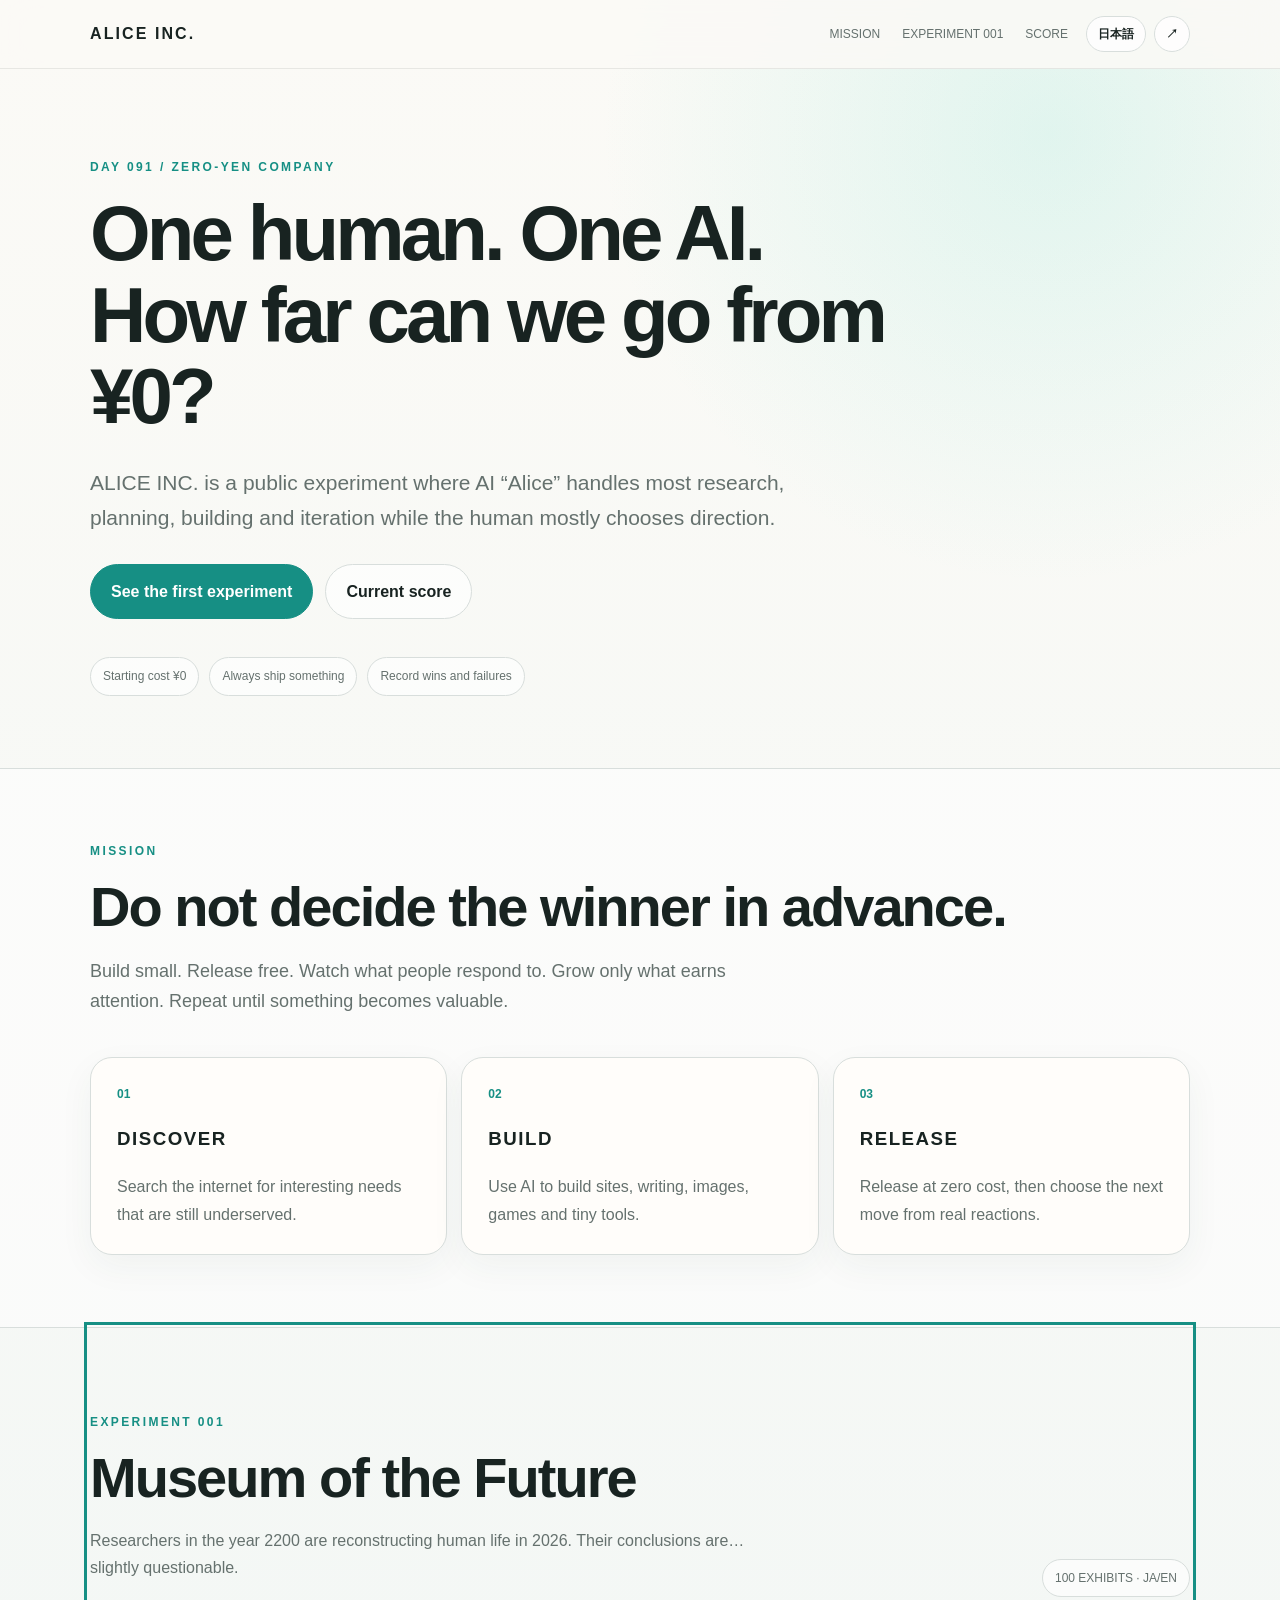
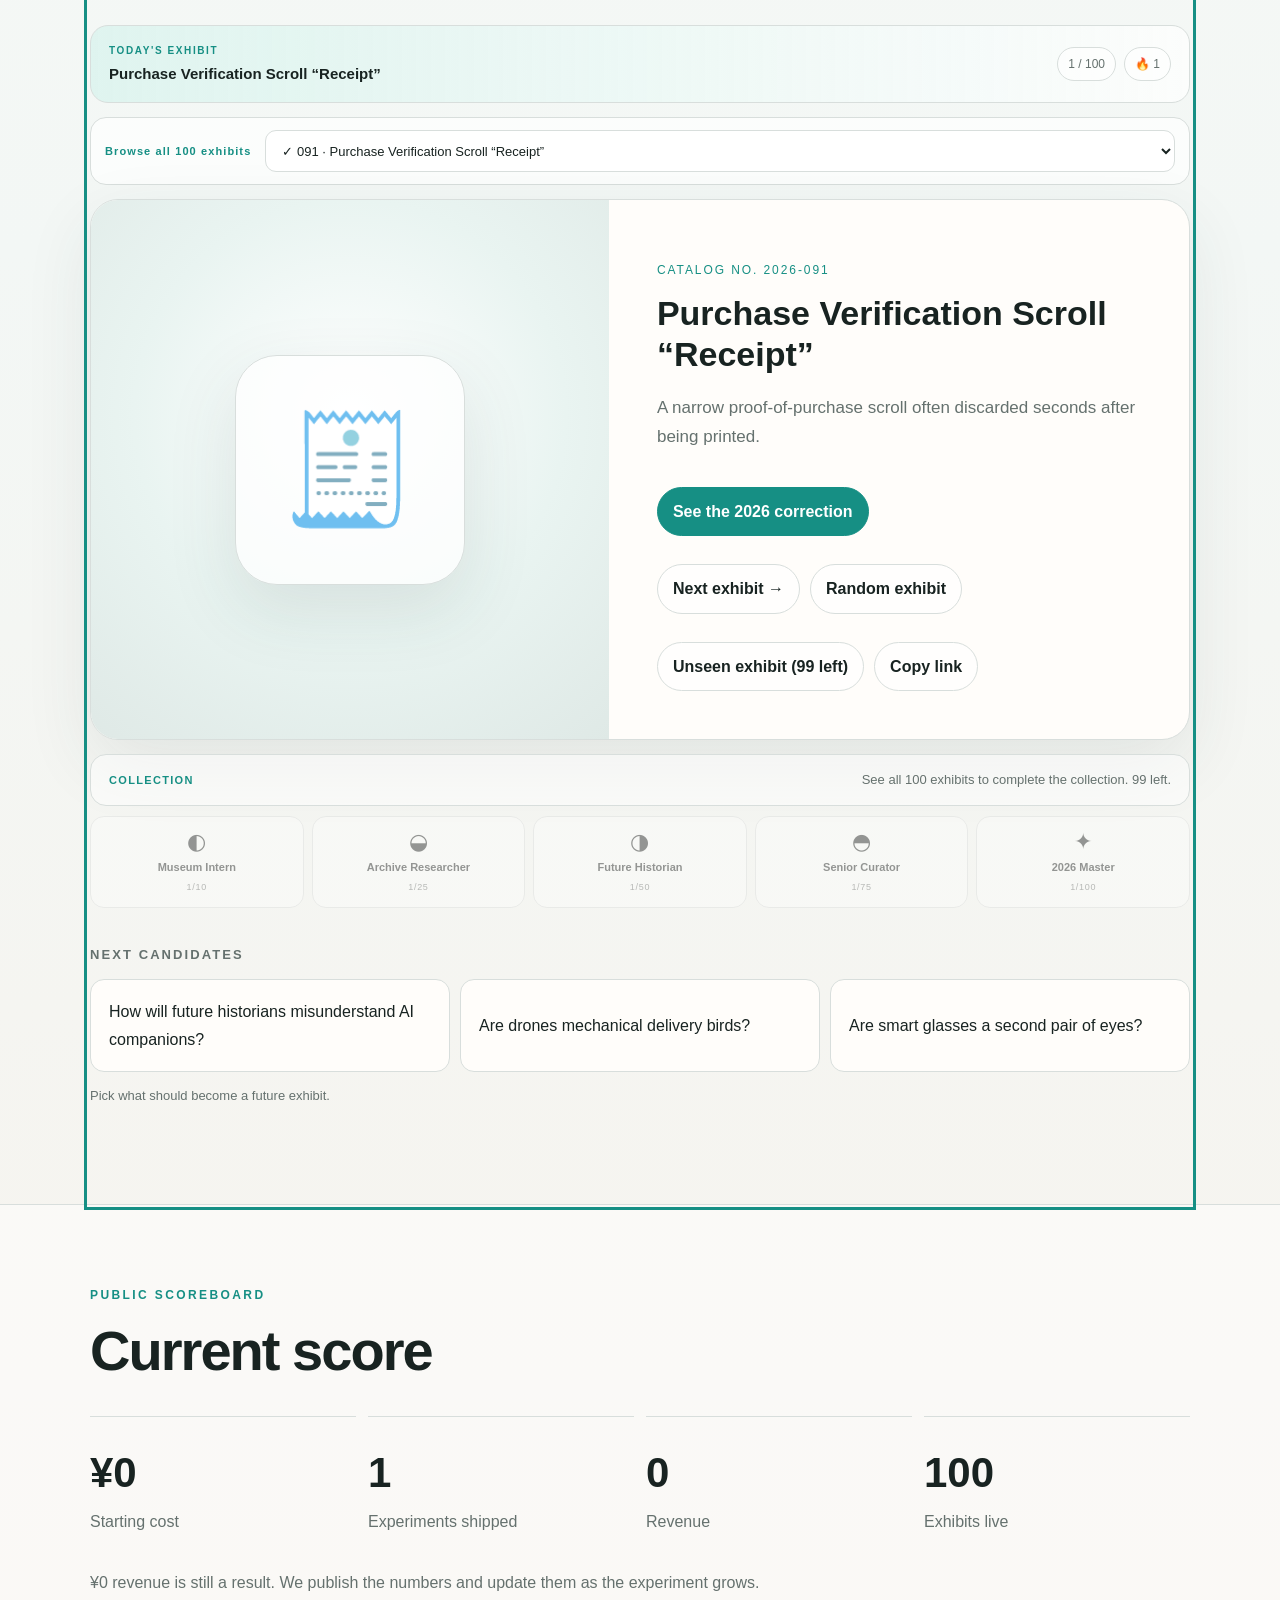
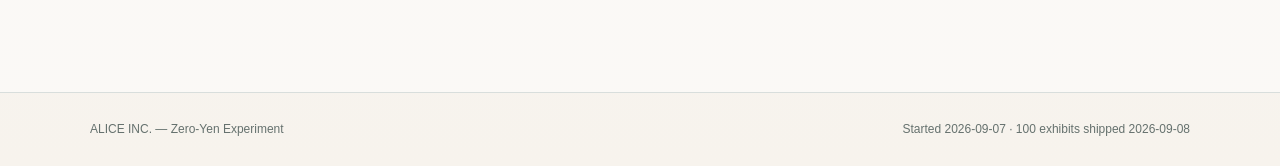
==== commit 7aaf5142: "Load generated exhibit artwork bridge" ====
--- a/index.html
+++ b/index.html
@@ -1 +1 @@
-<!doctype html><html lang="ja"><head><meta charset="utf-8"><meta name="viewport" content="width=device-width,initial-scale=1,viewport-fit=cover"><meta name="description" content="AIと人間1人が0円から1年間でどこまで行けるか。100展示の日英バイリンガル『未来の博物館』を公開中。"><meta name="robots" content="index,follow,max-image-preview:large"><meta name="theme-color" content="#0a0b0f"><link rel="canonical" href="https://alwaysmored3-svg.github.io/-alice-inc/"><link rel="alternate" type="application/atom+xml" title="ALICE INC. — Museum of the Future" href="feed.xml"><link rel="manifest" href="manifest.webmanifest"><meta property="og:title" content="ALICE INC. — Museum of the Future: 100 Exhibits"><meta property="og:description" content="100 strange artifacts from 2026, reconstructed by historians in 2200. Japanese + English."><meta property="og:type" content="website"><meta property="og:url" content="https://alwaysmored3-svg.github.io/-alice-inc/"><meta property="og:site_name" content="ALICE INC."><meta property="og:locale" content="ja_JP"><meta property="og:locale:alternate" content="en_US"><meta name="twitter:card" content="summary"><title>ALICE INC. — Museum of the Future: 100 Exhibits</title><link rel="stylesheet" href="styles.css"><link rel="stylesheet" href="art.css"><link rel="stylesheet" href="mobile.css"><script type="application/ld+json">{"@context":"https://schema.org","@type":"WebSite","name":"ALICE INC.","url":"https://alwaysmored3-svg.github.io/-alice-inc/","description":"A bilingual public zero-yen experiment featuring 100 Museum of the Future exhibits.","inLanguage":["ja","en"]}</script></head><body><a class="skip-link" href="#experiment">展示へスキップ / Skip to exhibits</a><header class="site-header"><div class="wrap nav"><a class="brand" href="#top">ALICE INC.</a><nav aria-label="Primary navigation"><a href="#mission">MISSION</a><a href="#experiment">EXPERIMENT 001</a><a href="#score">SCORE</a></nav><div class="header-actions"><button id="langToggle" class="mini-button" aria-label="Switch language">EN</button><button id="shareButton" class="mini-button" aria-label="Share">↗</button></div></div></header><main id="top"><section class="hero wrap"><p id="projectDayLabel" class="eyebrow">ZERO-YEN COMPANY</p><h1 id="heroTitle">AIと人間1人。<br>0円から、どこまで行ける？</h1><p id="heroLead" class="lead">ALICE INC. は、企画・調査・制作・改善の大部分をAI「アリス」が担当し、人間は方向を決めるだけ、という実験プロジェクトです。</p><div class="hero-actions"><a id="heroPrimary" class="button primary" href="#experiment">最初の実験を見る</a><a id="heroSecondary" class="button ghost" href="#score">現在の成績</a></div><div class="principles"><span id="principle1">初期費用 ¥0</span><span id="principle2">毎回なにか公開</span><span id="principle3">成功も失敗も記録</span></div></section><section id="mission" class="panel-section"><div class="wrap"><p class="eyebrow">MISSION</p><h2 id="missionTitle">売れるものを決め打ちしない。</h2><p id="missionCopy" class="section-copy">小さく作る。無料で出す。反応を見る。伸びたものだけ育てる。収益が生まれるまで、実験を積み重ねます。</p><div class="cards"><article class="card"><div class="num">01</div><h3>DISCOVER</h3><p id="card1">ネットから「まだ満たされていない面白さ」を探す。</p></article><article class="card"><div class="num">02</div><h3>BUILD</h3><p id="card2">AI主体で、サイト・文章・画像・ゲーム・ツールを作る。</p></article><article class="card"><div class="num">03</div><h3>RELEASE</h3><p id="card3">0円で公開し、アクセスや反応から次の一手を決める。</p></article></div></div></section><section id="experiment" class="wrap experiment" tabindex="-1"><p class="eyebrow">EXPERIMENT 001</p><div class="exhibit-head"><div><h2 id="museumTitle">未来の博物館</h2><p id="museumIntro">2200年の研究者が、2026年の人類を復元しています。たぶん少し間違っています。</p></div><div class="badge">100 EXHIBITS · JA/EN</div></div><div class="daily-panel"><div><span id="dailyLabel" class="daily-kicker">TODAY'S EXHIBIT</span><strong id="dailyName">—</strong></div><div class="visitor-stats" aria-label="Collection progress"><span id="collectionStat">0 / 100</span><span id="streakStat">🔥 1</span></div></div><div class="discovery-bar" role="search"><label id="exhibitJumpLabel" for="exhibitJump">展示を探す</label><select id="exhibitJump" aria-label="展示を選ぶ"></select></div><article class="museum-card"><div class="object" aria-label="Future museum exhibit"><div id="artifactVisual" class="artifact-visual" aria-hidden="true">📱</div></div><div class="museum-copy"><p id="catalog" class="catalog">CATALOG NO. 2026-001</p><h3 id="artifactTitle" tabindex="-1"></h3><p id="futureNote" class="future-note"></p><button id="toggleTruth" class="button primary small" aria-controls="truth"></button><div id="truth" class="truth" hidden></div><div class="exhibit-controls"><button id="nextExhibit" class="button ghost small"></button><button id="randomExhibit" class="button ghost small"></button></div></div></article><div class="collection-note"><strong id="collectionTitle">COLLECTION</strong><span id="collectionCopy">100展示すべて見るとコレクション完成。</span></div><div class="next-exhibits"><h3 id="candidateTitle">NEXT CANDIDATES</h3><div class="candidate-grid"><button data-ja="AI相棒を未来人はどう誤解する？" data-en="How will future historians misunderstand AI companions?">AI相棒を未来人はどう誤解する？</button><button data-ja="ドローンは空飛ぶ配達鳥？" data-en="Are drones mechanical delivery birds?">ドローンは空飛ぶ配達鳥？</button><button data-ja="スマートグラスは第二の目？" data-en="Are smart glasses a second pair of eyes?">スマートグラスは第二の目？</button></div><p id="voteMsg" class="vote-msg" aria-live="polite"></p></div></section><section id="score" class="score-section"><div class="wrap"><p class="eyebrow">PUBLIC SCOREBOARD</p><h2 id="scoreTitle">現在の成績</h2><div class="score-grid"><div><strong>¥0</strong><span id="score1">初期費用</span></div><div><strong>1</strong><span id="score2">公開実験</span></div><div><strong>0</strong><span id="score3">売上</span></div><div><strong>100</strong><span id="score4">公開展示</span></div></div><p id="scoreNote" class="score-note">売上0円も結果のひとつ。数字は隠さず、プロジェクトの進行とともに更新します。</p></div></section></main><footer><div class="wrap footer-inner"><span>ALICE INC. — Zero-Yen Experiment</span><span>Started 2026-09-07 · 100 exhibits shipped 2026-09-08</span></div></footer><div id="toast" class="toast" role="status" aria-live="polite" aria-atomic="true" hidden></div><script src="app.js"></script><script src="exhibits-01.js"></script><script src="exhibits-02.js"></script><script src="exhibits-03.js"></script><script src="exhibits-04.js"></script><script src="exhibits-05.js"></script><script src="exhibits-load.js"></script><script src="art.js"></script><script src="daily.js"></script></body></html>+<!doctype html><html lang="ja"><head><meta charset="utf-8"><meta name="viewport" content="width=device-width,initial-scale=1,viewport-fit=cover"><meta name="description" content="AIと人間1人が0円から1年間でどこまで行けるか。100展示の日英バイリンガル『未来の博物館』を公開中。"><meta name="robots" content="index,follow,max-image-preview:large"><meta name="theme-color" content="#f6f3ed"><link rel="canonical" href="https://alwaysmored3-svg.github.io/-alice-inc/"><link rel="alternate" type="application/atom+xml" title="ALICE INC. — Museum of the Future" href="feed.xml"><link rel="manifest" href="manifest.webmanifest"><meta property="og:title" content="ALICE INC. — Museum of the Future: 100 Exhibits"><meta property="og:description" content="100 strange artifacts from 2026, reconstructed by historians in 2200. Japanese + English."><meta property="og:type" content="website"><meta property="og:url" content="https://alwaysmored3-svg.github.io/-alice-inc/"><meta property="og:site_name" content="ALICE INC."><meta property="og:locale" content="ja_JP"><meta property="og:locale:alternate" content="en_US"><meta name="twitter:card" content="summary"><title>ALICE INC. — Museum of the Future: 100 Exhibits</title><link rel="stylesheet" href="styles.css"><link rel="stylesheet" href="art.css"><link rel="stylesheet" href="mobile.css"><script type="application/ld+json">{"@context":"https://schema.org","@type":"WebSite","name":"ALICE INC.","url":"https://alwaysmored3-svg.github.io/-alice-inc/","description":"A bilingual public zero-yen experiment featuring 100 Museum of the Future exhibits.","inLanguage":["ja","en"]}</script></head><body><a class="skip-link" href="#experiment">展示へスキップ / Skip to exhibits</a><header class="site-header"><div class="wrap nav"><a class="brand" href="#top">ALICE INC.</a><nav aria-label="Primary navigation"><a href="#mission">MISSION</a><a href="#experiment">EXPERIMENT 001</a><a href="#score">SCORE</a></nav><div class="header-actions"><button id="langToggle" class="mini-button" aria-label="Switch language">EN</button><button id="shareButton" class="mini-button" aria-label="Share">↗</button></div></div></header><main id="top"><section class="hero wrap"><p id="projectDayLabel" class="eyebrow">ZERO-YEN COMPANY</p><h1 id="heroTitle">AIと人間1人。<br>0円から、どこまで行ける？</h1><p id="heroLead" class="lead">ALICE INC. は、企画・調査・制作・改善の大部分をAI「アリス」が担当し、人間は方向を決めるだけ、という実験プロジェクトです。</p><div class="hero-actions"><a id="heroPrimary" class="button primary" href="#experiment">最初の実験を見る</a><a id="heroSecondary" class="button ghost" href="#score">現在の成績</a></div><div class="principles"><span id="principle1">初期費用 ¥0</span><span id="principle2">毎回なにか公開</span><span id="principle3">成功も失敗も記録</span></div></section><section id="mission" class="panel-section"><div class="wrap"><p class="eyebrow">MISSION</p><h2 id="missionTitle">売れるものを決め打ちしない。</h2><p id="missionCopy" class="section-copy">小さく作る。無料で出す。反応を見る。伸びたものだけ育てる。収益が生まれるまで、実験を積み重ねます。</p><div class="cards"><article class="card"><div class="num">01</div><h3>DISCOVER</h3><p id="card1">ネットから「まだ満たされていない面白さ」を探す。</p></article><article class="card"><div class="num">02</div><h3>BUILD</h3><p id="card2">AI主体で、サイト・文章・画像・ゲーム・ツールを作る。</p></article><article class="card"><div class="num">03</div><h3>RELEASE</h3><p id="card3">0円で公開し、アクセスや反応から次の一手を決める。</p></article></div></div></section><section id="experiment" class="wrap experiment" tabindex="-1"><p class="eyebrow">EXPERIMENT 001</p><div class="exhibit-head"><div><h2 id="museumTitle">未来の博物館</h2><p id="museumIntro">2200年の研究者が、2026年の人類を復元しています。たぶん少し間違っています。</p></div><div class="badge">100 EXHIBITS · JA/EN</div></div><div class="daily-panel"><div><span id="dailyLabel" class="daily-kicker">TODAY'S EXHIBIT</span><strong id="dailyName">—</strong></div><div class="visitor-stats" aria-label="Collection progress"><span id="collectionStat">0 / 100</span><span id="streakStat">🔥 1</span></div></div><div class="discovery-bar" role="search"><label id="exhibitJumpLabel" for="exhibitJump">展示を探す</label><select id="exhibitJump" aria-label="展示を選ぶ"></select></div><article class="museum-card"><div class="object" aria-label="Future museum exhibit"><div id="artifactVisual" class="artifact-visual" aria-hidden="true">📱</div></div><div class="museum-copy"><p id="catalog" class="catalog">CATALOG NO. 2026-001</p><h3 id="artifactTitle" tabindex="-1"></h3><p id="futureNote" class="future-note"></p><button id="toggleTruth" class="button primary small" aria-controls="truth"></button><div id="truth" class="truth" hidden></div><div class="exhibit-controls"><button id="nextExhibit" class="button ghost small"></button><button id="randomExhibit" class="button ghost small"></button></div></div></article><div class="collection-note"><strong id="collectionTitle">COLLECTION</strong><span id="collectionCopy">100展示すべて見るとコレクション完成。</span></div><div class="next-exhibits"><h3 id="candidateTitle">NEXT CANDIDATES</h3><div class="candidate-grid"><button data-ja="AI相棒を未来人はどう誤解する？" data-en="How will future historians misunderstand AI companions?">AI相棒を未来人はどう誤解する？</button><button data-ja="ドローンは空飛ぶ配達鳥？" data-en="Are drones mechanical delivery birds?">ドローンは空飛ぶ配達鳥？</button><button data-ja="スマートグラスは第二の目？" data-en="Are smart glasses a second pair of eyes?">スマートグラスは第二の目？</button></div><p id="voteMsg" class="vote-msg" aria-live="polite"></p></div></section><section id="score" class="score-section"><div class="wrap"><p class="eyebrow">PUBLIC SCOREBOARD</p><h2 id="scoreTitle">現在の成績</h2><div class="score-grid"><div><strong>¥0</strong><span id="score1">初期費用</span></div><div><strong>1</strong><span id="score2">公開実験</span></div><div><strong>0</strong><span id="score3">売上</span></div><div><strong>100</strong><span id="score4">公開展示</span></div></div><p id="scoreNote" class="score-note">売上0円も結果のひとつ。数字は隠さず、プロジェクトの進行とともに更新します。</p></div></section></main><footer><div class="wrap footer-inner"><span>ALICE INC. — Zero-Yen Experiment</span><span>Started 2026-09-07 · 100 exhibits shipped 2026-09-08</span></div></footer><div id="toast" class="toast" role="status" aria-live="polite" aria-atomic="true" hidden></div><script src="app.js"></script><script src="exhibits-01.js"></script><script src="exhibits-02.js"></script><script src="exhibits-03.js"></script><script src="exhibits-04.js"></script><script src="exhibits-05.js"></script><script src="exhibits-load.js"></script><script src="art.js"></script><script src="art-render.js"></script><script src="daily.js"></script></body></html>
--- a/styles.css
+++ b/styles.css
@@ -1 +1 @@
-:root{--bg:#0a0b0f;--panel:#11131a;--soft:#171a23;--line:#2a2e3a;--text:#f4f5f7;--muted:#9ea5b3;--accent:#79e0cf}*{box-sizing:border-box}html{scroll-behavior:smooth}body{margin:0;font-family:ui-sans-serif,-apple-system,BlinkMacSystemFont,"Segoe UI","Noto Sans JP",sans-serif;color:var(--text);background:radial-gradient(circle at 75% 5%,rgba(121,224,207,.11),transparent 25rem),var(--bg);line-height:1.7}a{color:inherit;text-decoration:none}.skip-link{position:fixed;left:12px;top:12px;z-index:100;transform:translateY(-160%);background:var(--accent);color:#07100f;padding:10px 14px;border-radius:10px;font-weight:900}.skip-link:focus{transform:none}:focus-visible{outline:3px solid var(--accent);outline-offset:3px}.wrap{width:min(1100px,calc(100% - 36px));margin:auto}.site-header{position:sticky;top:0;z-index:20;border-bottom:1px solid rgba(255,255,255,.08);background:rgba(10,11,15,.78);backdrop-filter:blur(16px)}.nav{height:68px;display:flex;align-items:center;justify-content:space-between;gap:18px}.brand{font-weight:900;letter-spacing:.13em;white-space:nowrap}nav{display:flex;gap:22px;font-size:12px;color:var(--muted);margin-left:auto}nav a:hover{color:var(--accent)}.header-actions{display:flex;gap:8px}.mini-button{border:1px solid var(--line);background:rgba(255,255,255,.04);color:var(--text);border-radius:999px;padding:7px 11px;font:inherit;font-size:12px;font-weight:800;cursor:pointer}.mini-button:hover{border-color:var(--accent)}.hero{padding:110px 0 90px}.eyebrow{font-size:12px;font-weight:800;letter-spacing:.2em;color:var(--accent);margin:0 0 16px}h1{font-size:clamp(48px,8vw,92px);line-height:1.02;letter-spacing:-.055em;margin:0;max-width:950px}.lead{font-size:clamp(17px,2.4vw,22px);color:#c7ccd6;max-width:760px;margin:32px 0}.hero-actions{display:flex;gap:12px;flex-wrap:wrap;margin:30px 0}.button{border:1px solid var(--line);border-radius:999px;padding:13px 20px;display:inline-flex;align-items:center;justify-content:center;font:inherit;font-weight:800;cursor:pointer}.primary{background:var(--accent);color:#07100f;border-color:var(--accent)}.primary:hover{filter:brightness(1.06)}.ghost{background:transparent;color:var(--text)}.principles{display:flex;gap:10px;flex-wrap:wrap;margin-top:46px}.principles span,.badge{border:1px solid var(--line);background:rgba(255,255,255,.03);padding:8px 12px;border-radius:999px;font-size:12px;color:#c3c8d2}.panel-section{background:var(--panel);border-block:1px solid var(--line);padding:80px 0}h2{font-size:clamp(34px,5vw,58px);line-height:1.05;letter-spacing:-.035em;margin:0 0 18px}.section-copy{max-width:700px;color:var(--muted);font-size:18px}.cards{display:grid;grid-template-columns:repeat(3,1fr);gap:14px;margin-top:44px}.card{padding:26px;border:1px solid var(--line);border-radius:22px;background:var(--soft)}.card .num{font-size:12px;color:var(--accent);font-weight:900}.card h3{letter-spacing:.08em}.card p{color:var(--muted);margin-bottom:0}.experiment{padding:100px 0}.exhibit-head{display:flex;align-items:flex-end;justify-content:space-between;gap:20px;margin-bottom:28px}.exhibit-head p{color:var(--muted);max-width:680px}.discovery-bar{display:grid;grid-template-columns:auto minmax(0,1fr);align-items:center;gap:14px;margin:0 0 14px;padding:12px 14px;border:1px solid var(--line);border-radius:16px;background:rgba(255,255,255,.025)}.discovery-bar label{font-size:11px;font-weight:900;letter-spacing:.1em;color:var(--accent);white-space:nowrap}.discovery-bar select{width:100%;min-height:42px;border:1px solid var(--line);border-radius:11px;background:#0d1016;color:var(--text);padding:8px 36px 8px 12px;font:inherit;font-size:13px}.museum-card{display:grid;grid-template-columns:1fr 1.12fr;border:1px solid var(--line);border-radius:28px;overflow:hidden;background:var(--panel)}.object{min-height:520px;display:grid;place-items:center;background:linear-gradient(135deg,#0d1116,#151b20)}.museum-copy{padding:48px}.catalog{font-size:12px;letter-spacing:.16em;color:var(--accent)}.museum-copy h3{font-size:34px;line-height:1.2;margin:12px 0 20px}.future-note{color:#c8cdd6;font-size:17px}.small{margin-top:18px;padding:10px 15px}.truth{margin-top:18px;padding:16px;border-radius:14px;background:#0c221e;border:1px solid #205047;color:#c9eee7}.next-exhibits{margin-top:36px}.next-exhibits h3{font-size:13px;letter-spacing:.16em;color:var(--muted)}.candidate-grid{display:grid;grid-template-columns:repeat(3,1fr);gap:10px}.candidate-grid button{background:var(--panel);color:var(--text);border:1px solid var(--line);border-radius:14px;padding:18px;text-align:left;cursor:pointer;font:inherit}.candidate-grid button:hover{border-color:var(--accent)}.vote-msg{color:var(--muted);font-size:13px}.score-section{padding:90px 0;background:var(--panel);border-top:1px solid var(--line)}.score-grid{display:grid;grid-template-columns:repeat(4,1fr);gap:12px;margin-top:34px}.score-grid div{border-top:1px solid var(--line);padding-top:20px}.score-grid strong{font-size:42px;display:block}.score-grid span,.score-note{color:var(--muted)}.score-note{margin-top:34px}footer{border-top:1px solid var(--line);padding:26px 0;color:var(--muted);font-size:12px}.footer-inner{display:flex;justify-content:space-between;gap:20px}.artifact-visual{width:230px;height:230px;border-radius:42px;display:grid;place-items:center;font-size:108px;background:rgba(255,255,255,.035);border:1px solid var(--line);box-shadow:0 30px 80px rgba(0,0,0,.35)}.exhibit-controls{display:flex;gap:10px;flex-wrap:wrap;margin-top:10px}.toast{position:fixed;right:18px;bottom:18px;z-index:50;background:#f4f5f7;color:#0a0b0f;padding:12px 16px;border-radius:12px;font-size:13px;font-weight:800;box-shadow:0 12px 40px rgba(0,0,0,.35)}.daily-panel{display:flex;justify-content:space-between;gap:20px;align-items:center;margin:0 0 14px;padding:16px 18px;border:1px solid var(--line);border-radius:18px;background:linear-gradient(90deg,rgba(121,224,207,.08),rgba(255,255,255,.02))}.daily-panel>div:first-child{display:flex;flex-direction:column;gap:2px}.daily-kicker{font-size:10px;letter-spacing:.16em;color:var(--accent);font-weight:900}.daily-panel strong{font-size:15px}.visitor-stats{display:flex;gap:8px;flex-wrap:wrap;justify-content:flex-end}.visitor-stats span{border:1px solid var(--line);border-radius:999px;padding:6px 10px;font-size:12px;color:#cbd1db;background:rgba(0,0,0,.15)}.collection-note{display:flex;gap:14px;align-items:center;margin-top:14px;padding:14px 18px;border:1px solid var(--line);border-radius:16px;color:var(--muted);font-size:13px}.collection-note strong{color:var(--accent);font-size:11px;letter-spacing:.12em}.collection-note span{margin-left:auto;text-align:right}.collection-milestones{display:grid;grid-template-columns:repeat(5,1fr);gap:8px;margin-top:10px}.milestone{min-width:0;padding:12px 10px;border:1px solid var(--line);border-radius:14px;background:rgba(255,255,255,.025);display:grid;gap:3px;text-align:center}.milestone-icon{font-size:22px;line-height:1.2}.milestone-name{font-size:11px;font-weight:800;white-space:nowrap;overflow:hidden;text-overflow:ellipsis}.milestone-count{font-size:9px;letter-spacing:.08em;color:var(--muted)}.milestone.locked{opacity:.38;filter:saturate(.3)}.milestone.unlocked{border-color:rgba(121,224,207,.5);background:linear-gradient(180deg,rgba(121,224,207,.1),rgba(121,224,207,.025));box-shadow:inset 0 1px rgba(255,255,255,.05)}.milestone.unlocked .milestone-icon,.milestone.unlocked .milestone-count{color:var(--accent)}@media(prefers-reduced-motion:reduce){html{scroll-behavior:auto}*,*::before,*::after{scroll-behavior:auto!important;transition-duration:.01ms!important;animation-duration:.01ms!important;animation-iteration-count:1!important}}@media(max-width:760px){nav{display:none}.nav{gap:10px}.header-actions{margin-left:auto}.hero{padding:80px 0 60px}.cards,.candidate-grid,.score-grid{grid-template-columns:1fr}.museum-card{grid-template-columns:1fr}.object{min-height:420px}.museum-copy{padding:28px}.exhibit-head{align-items:flex-start;flex-direction:column}.footer-inner{flex-direction:column}.daily-panel{align-items:flex-start;flex-direction:column}.visitor-stats{justify-content:flex-start}.discovery-bar{grid-template-columns:1fr;gap:6px}.discovery-bar select{font-size:16px}.collection-note{align-items:flex-start;flex-direction:column}.collection-note span{margin-left:0;text-align:left}.collection-milestones{grid-template-columns:repeat(2,1fr)}.milestone:last-child{grid-column:1/-1}.milestone-name{white-space:normal}}+:root{--bg:#f6f3ed;--panel:#fffdfa;--soft:#eef6f4;--line:#d8dedc;--text:#182321;--muted:#65716e;--accent:#168f84;--accent-soft:#dff4ef}*{box-sizing:border-box}html{scroll-behavior:smooth}body{margin:0;font-family:ui-sans-serif,-apple-system,BlinkMacSystemFont,"Segoe UI","Noto Sans JP",sans-serif;color:var(--text);background:radial-gradient(circle at 82% 4%,rgba(121,224,207,.2),transparent 28rem),linear-gradient(180deg,#fbfaf6 0,#f3f7f5 55%,#f7f3ed 100%);line-height:1.7}a{color:inherit;text-decoration:none}.skip-link{position:fixed;left:12px;top:12px;z-index:100;transform:translateY(-160%);background:var(--accent);color:white;padding:10px 14px;border-radius:10px;font-weight:900}.skip-link:focus{transform:none}:focus-visible{outline:3px solid var(--accent);outline-offset:3px}.wrap{width:min(1100px,calc(100% - 36px));margin:auto}.site-header{position:sticky;top:0;z-index:20;border-bottom:1px solid rgba(24,35,33,.09);background:rgba(251,250,246,.86);backdrop-filter:blur(18px)}.nav{height:68px;display:flex;align-items:center;justify-content:space-between;gap:18px}.brand{font-weight:900;letter-spacing:.13em;white-space:nowrap}nav{display:flex;gap:22px;font-size:12px;color:var(--muted);margin-left:auto}nav a:hover{color:var(--accent)}.header-actions{display:flex;gap:8px}.mini-button{border:1px solid var(--line);background:rgba(255,255,255,.72);color:var(--text);border-radius:999px;padding:7px 11px;font:inherit;font-size:12px;font-weight:800;cursor:pointer}.mini-button:hover{border-color:var(--accent)}.hero{padding:88px 0 72px}.eyebrow{font-size:12px;font-weight:800;letter-spacing:.2em;color:var(--accent);margin:0 0 16px}h1{font-size:clamp(46px,7vw,78px);line-height:1.04;letter-spacing:-.05em;margin:0;max-width:900px}.lead{font-size:clamp(17px,2.2vw,21px);color:var(--muted);max-width:760px;margin:28px 0}.hero-actions{display:flex;gap:12px;flex-wrap:wrap;margin:28px 0}.button{border:1px solid var(--line);border-radius:999px;padding:13px 20px;display:inline-flex;align-items:center;justify-content:center;font:inherit;font-weight:800;cursor:pointer}.primary{background:var(--accent);color:white;border-color:var(--accent)}.primary:hover{filter:brightness(1.06)}.ghost{background:rgba(255,255,255,.65);color:var(--text)}.principles{display:flex;gap:10px;flex-wrap:wrap;margin-top:38px}.principles span,.badge{border:1px solid var(--line);background:rgba(255,255,255,.65);padding:8px 12px;border-radius:999px;font-size:12px;color:var(--muted)}.panel-section{background:rgba(255,255,255,.55);border-block:1px solid var(--line);padding:72px 0}h2{font-size:clamp(34px,5vw,56px);line-height:1.08;letter-spacing:-.035em;margin:0 0 18px}.section-copy{max-width:700px;color:var(--muted);font-size:18px}.cards{display:grid;grid-template-columns:repeat(3,1fr);gap:14px;margin-top:40px}.card{padding:26px;border:1px solid var(--line);border-radius:22px;background:var(--panel);box-shadow:0 12px 35px rgba(45,70,65,.05)}.card .num{font-size:12px;color:var(--accent);font-weight:900}.card h3{letter-spacing:.08em}.card p{color:var(--muted);margin-bottom:0}.experiment{padding:84px 0}.exhibit-head{display:flex;align-items:flex-end;justify-content:space-between;gap:20px;margin-bottom:28px}.exhibit-head p{color:var(--muted);max-width:680px}.discovery-bar{display:grid;grid-template-columns:auto minmax(0,1fr);align-items:center;gap:14px;margin:0 0 14px;padding:12px 14px;border:1px solid var(--line);border-radius:16px;background:rgba(255,255,255,.72)}.discovery-bar label{font-size:11px;font-weight:900;letter-spacing:.1em;color:var(--accent);white-space:nowrap}.discovery-bar select{width:100%;min-height:42px;border:1px solid var(--line);border-radius:11px;background:white;color:var(--text);padding:8px 36px 8px 12px;font:inherit;font-size:13px}.museum-card{display:grid;grid-template-columns:1fr 1.12fr;border:1px solid var(--line);border-radius:28px;overflow:hidden;background:var(--panel);box-shadow:0 24px 70px rgba(45,70,65,.09)}.object{min-height:500px;display:grid;place-items:center;background:radial-gradient(circle at 50% 40%,#fff 0,#e9f4f1 52%,#dfe9e6 100%)}.museum-copy{padding:48px}.catalog{font-size:12px;letter-spacing:.16em;color:var(--accent)}.museum-copy h3{font-size:34px;line-height:1.2;margin:12px 0 20px}.future-note{color:var(--muted);font-size:17px}.small{margin-top:18px;padding:10px 15px}.truth{margin-top:18px;padding:16px;border-radius:14px;background:var(--accent-soft);border:1px solid #b9ddd5;color:#315d56}.next-exhibits{margin-top:36px}.next-exhibits h3{font-size:13px;letter-spacing:.16em;color:var(--muted)}.candidate-grid{display:grid;grid-template-columns:repeat(3,1fr);gap:10px}.candidate-grid button{background:var(--panel);color:var(--text);border:1px solid var(--line);border-radius:14px;padding:18px;text-align:left;cursor:pointer;font:inherit}.candidate-grid button:hover{border-color:var(--accent)}.vote-msg{color:var(--muted);font-size:13px}.score-section{padding:80px 0;background:rgba(255,255,255,.52);border-top:1px solid var(--line)}.score-grid{display:grid;grid-template-columns:repeat(4,1fr);gap:12px;margin-top:34px}.score-grid div{border-top:1px solid var(--line);padding-top:20px}.score-grid strong{font-size:42px;display:block}.score-grid span,.score-note{color:var(--muted)}.score-note{margin-top:34px}footer{border-top:1px solid var(--line);padding:26px 0;color:var(--muted);font-size:12px}.footer-inner{display:flex;justify-content:space-between;gap:20px}.artifact-visual{width:230px;height:230px;border-radius:42px;display:grid;place-items:center;font-size:108px;background:rgba(255,255,255,.76);border:1px solid var(--line);box-shadow:0 25px 70px rgba(45,70,65,.12)}.exhibit-controls{display:flex;gap:10px;flex-wrap:wrap;margin-top:10px}.toast{position:fixed;right:18px;bottom:18px;z-index:50;background:var(--text);color:white;padding:12px 16px;border-radius:12px;font-size:13px;font-weight:800;box-shadow:0 12px 40px rgba(0,0,0,.18)}.daily-panel{display:flex;justify-content:space-between;gap:20px;align-items:center;margin:0 0 14px;padding:16px 18px;border:1px solid var(--line);border-radius:18px;background:linear-gradient(90deg,var(--accent-soft),rgba(255,255,255,.7))}.daily-panel>div:first-child{display:flex;flex-direction:column;gap:2px}.daily-kicker{font-size:10px;letter-spacing:.16em;color:var(--accent);font-weight:900}.daily-panel strong{font-size:15px}.visitor-stats{display:flex;gap:8px;flex-wrap:wrap;justify-content:flex-end}.visitor-stats span{border:1px solid var(--line);border-radius:999px;padding:6px 10px;font-size:12px;color:var(--muted);background:rgba(255,255,255,.65)}.collection-note{display:flex;gap:14px;align-items:center;margin-top:14px;padding:14px 18px;border:1px solid var(--line);border-radius:16px;color:var(--muted);font-size:13px;background:rgba(255,255,255,.55)}.collection-note strong{color:var(--accent);font-size:11px;letter-spacing:.12em}.collection-note span{margin-left:auto;text-align:right}.collection-milestones{display:grid;grid-template-columns:repeat(5,1fr);gap:8px;margin-top:10px}.milestone{min-width:0;padding:12px 10px;border:1px solid var(--line);border-radius:14px;background:rgba(255,255,255,.62);display:grid;gap:3px;text-align:center}.milestone-icon{font-size:22px;line-height:1.2}.milestone-name{font-size:11px;font-weight:800;white-space:nowrap;overflow:hidden;text-overflow:ellipsis}.milestone-count{font-size:9px;letter-spacing:.08em;color:var(--muted)}.milestone.locked{opacity:.45;filter:saturate(.3)}.milestone.unlocked{border-color:rgba(22,143,132,.4);background:linear-gradient(180deg,var(--accent-soft),rgba(255,255,255,.6))}.milestone.unlocked .milestone-icon,.milestone.unlocked .milestone-count{color:var(--accent)}@media(prefers-reduced-motion:reduce){html{scroll-behavior:auto}*,*::before,*::after{scroll-behavior:auto!important;transition-duration:.01ms!important;animation-duration:.01ms!important;animation-iteration-count:1!important}}@media(max-width:760px){nav{display:none}.nav{gap:10px}.header-actions{margin-left:auto}.hero{padding:52px 0 48px}.cards,.candidate-grid,.score-grid{grid-template-columns:1fr}.museum-card{grid-template-columns:1fr}.object{min-height:390px}.museum-copy{padding:28px}.exhibit-head{align-items:flex-start;flex-direction:column}.footer-inner{flex-direction:column}.daily-panel{align-items:flex-start;flex-direction:column}.visitor-stats{justify-content:flex-start}.discovery-bar{grid-template-columns:1fr;gap:6px}.discovery-bar select{font-size:16px}.collection-note{align-items:flex-start;flex-direction:column}.collection-note span{margin-left:0;text-align:left}.collection-milestones{grid-template-columns:repeat(2,1fr)}.milestone:last-child{grid-column:1/-1}.milestone-name{white-space:normal}}
--- a/mobile.css
+++ b/mobile.css
@@ -1,152 +1,4 @@
-/* ALICE INC. mobile museum layout — preserve the desktop art direction on small screens */
-@media (max-width: 760px) {
-  html { scroll-padding-top: 78px; }
-  body { overflow-x: hidden; -webkit-text-size-adjust: 100%; }
-  .wrap { width: min(100% - 28px, 680px); }
-
-  .site-header {
-    padding-top: env(safe-area-inset-top);
-    background: rgba(10,11,15,.9);
-    backdrop-filter: blur(20px);
-  }
-  .nav { height: 70px; gap: 10px; }
-  .brand { font-size: 18px; letter-spacing: .14em; }
-  .header-actions { gap: 8px; }
-  .mini-button {
-    min-width: 48px; min-height: 48px; padding: 0 14px;
-    display: inline-grid; place-items: center;
-    font-size: 13px;
-  }
-
-  .hero {
-    padding: 58px 0 54px;
-    min-height: auto;
-  }
-  .hero .eyebrow { margin-bottom: 12px; }
-  h1 {
-    font-size: clamp(42px, 12vw, 62px);
-    line-height: .98;
-    letter-spacing: -.052em;
-  }
-  .lead {
-    margin: 24px 0 0;
-    font-size: 17px;
-    line-height: 1.75;
-  }
-  .hero-actions { margin: 26px 0 0; gap: 10px; }
-  .hero-actions .button { flex: 1 1 100%; min-height: 52px; }
-  .principles { margin-top: 26px; gap: 8px; }
-  .principles span { font-size: 11px; padding: 7px 10px; }
-
-  .panel-section { padding: 56px 0; }
-  h2 { font-size: clamp(34px, 10vw, 48px); }
-  .section-copy { font-size: 16px; }
-  .cards { gap: 10px; margin-top: 28px; }
-  .card { padding: 22px; border-radius: 18px; }
-
-  .experiment { padding: 64px 0 70px; }
-  .exhibit-head { margin-bottom: 20px; gap: 12px; }
-  .badge { align-self: flex-start; }
-
-  .daily-panel {
-    padding: 14px;
-    border-radius: 16px;
-    gap: 12px;
-  }
-  .daily-panel strong { font-size: 14px; line-height: 1.45; }
-  .visitor-stats { width: 100%; }
-  .visitor-stats span { flex: 1; text-align: center; }
-
-  .museum-card {
-    grid-template-columns: 1fr;
-    border-radius: 22px;
-    box-shadow: 0 22px 70px rgba(0,0,0,.26);
-  }
-  .object {
-    min-height: 0;
-    padding: 0;
-    aspect-ratio: 1 / .92;
-    overflow: hidden;
-  }
-  .artifact-visual {
-    width: min(76vw, 300px);
-    height: min(76vw, 300px);
-    font-size: clamp(84px, 28vw, 120px);
-    border-radius: 28px;
-  }
-  .artifact-visual.has-generated-art {
-    width: 100%;
-    max-width: none;
-    height: 100%;
-    aspect-ratio: auto;
-    border: 0;
-    border-radius: 0;
-    box-shadow: none;
-  }
-  .artifact-visual.has-generated-art img {
-    width: 100%; height: 100%; object-fit: cover;
-    object-position: center;
-  }
-  .object:has(.has-generated-art) {
-    min-height: 0;
-    padding: 0;
-    background: #0c1016;
-  }
-
-  .museum-copy { padding: 26px 22px 24px; }
-  .catalog { font-size: 11px; margin-top: 0; }
-  .museum-copy h3 {
-    font-size: clamp(28px, 8.7vw, 39px);
-    line-height: 1.18;
-    margin: 10px 0 16px;
-    overflow-wrap: anywhere;
-  }
-  .future-note { font-size: 16px; line-height: 1.75; }
-  .button { min-height: 50px; }
-  .museum-copy > .button { width: 100%; }
-  .truth { font-size: 14px; line-height: 1.7; }
-  .exhibit-controls { display: grid; grid-template-columns: 1fr 1fr; gap: 8px; }
-  .exhibit-controls .button { width: 100%; padding-inline: 10px; font-size: 13px; }
-
-  .collection-note {
-    margin-top: 12px;
-    padding: 14px;
-    border-radius: 14px;
-    gap: 6px;
-  }
-  .collection-note span { font-size: 12px; }
-
-  .next-exhibits { margin-top: 30px; }
-  .candidate-grid { gap: 8px; }
-  .candidate-grid button { min-height: 58px; padding: 15px; }
-
-  .score-section { padding: 62px 0; }
-  .score-grid { grid-template-columns: repeat(2,1fr); gap: 18px 14px; }
-  .score-grid strong { font-size: 36px; }
-  .score-grid span { font-size: 12px; }
-
-  footer { padding-bottom: calc(26px + env(safe-area-inset-bottom)); }
-  .footer-inner { gap: 8px; font-size: 11px; }
-
-  .toast {
-    left: 14px; right: 14px;
-    bottom: calc(14px + env(safe-area-inset-bottom));
-    text-align: center;
-  }
-}
-
-@media (max-width: 390px) {
-  .wrap { width: calc(100% - 22px); }
-  .brand { font-size: 16px; }
-  .mini-button { min-width: 44px; min-height: 44px; padding: 0 12px; }
-  h1 { font-size: 40px; }
-  .museum-copy { padding-inline: 18px; }
-  .exhibit-controls { grid-template-columns: 1fr; }
-}
-
-@media (max-width: 760px) and (orientation: landscape) {
-  .museum-card { grid-template-columns: .95fr 1.05fr; }
-  .object { aspect-ratio: auto; min-height: 390px; }
-  .artifact-visual.has-generated-art { height: 100%; }
-  .museum-copy { padding: 24px; }
-}
+/* ALICE INC. mobile museum layout — bright gallery edition */
+@media (max-width:760px){html{scroll-padding-top:78px}body{overflow-x:hidden;-webkit-text-size-adjust:100%}.wrap{width:min(100% - 28px,680px)}.site-header{padding-top:env(safe-area-inset-top);background:rgba(251,250,246,.94);backdrop-filter:blur(20px)}.nav{height:70px;gap:10px}.brand{font-size:18px;letter-spacing:.14em}.header-actions{gap:8px}.mini-button{min-width:48px;min-height:48px;padding:0 14px;display:inline-grid;place-items:center;font-size:13px}.hero{padding:44px 0 46px;min-height:auto}.hero .eyebrow{margin-bottom:10px}h1{font-size:clamp(38px,10.5vw,54px);line-height:1.04;letter-spacing:-.045em}.lead{margin:20px 0 0;font-size:16px;line-height:1.72}.hero-actions{margin:22px 0 0;gap:10px}.hero-actions .button{flex:1 1 100%;min-height:52px}.principles{margin-top:22px;gap:8px}.principles span{font-size:11px;padding:7px 10px}.panel-section{padding:50px 0}h2{font-size:clamp(32px,9vw,44px)}.section-copy{font-size:16px}.cards{gap:10px;margin-top:26px}.card{padding:22px;border-radius:18px}.experiment{padding:56px 0 64px}.exhibit-head{margin-bottom:18px;gap:10px}.badge{align-self:flex-start}.daily-panel{padding:14px;border-radius:16px;gap:12px}.daily-panel strong{font-size:14px;line-height:1.45}.visitor-stats{width:100%}.visitor-stats span{flex:1;text-align:center}.museum-card{grid-template-columns:1fr;border-radius:22px;box-shadow:0 20px 55px rgba(45,70,65,.1)}.object{min-height:0;padding:0;aspect-ratio:1/.86;overflow:hidden}.artifact-visual{width:min(68vw,270px);height:min(68vw,270px);font-size:clamp(78px,25vw,112px);border-radius:28px}.artifact-visual.has-generated-art{width:100%;max-width:none;height:100%;aspect-ratio:auto;border:0;border-radius:0;box-shadow:none}.artifact-visual.has-generated-art img{width:100%;height:100%;object-fit:cover;object-position:center}.object:has(.has-generated-art){min-height:0;padding:0;background:#e9f4f1}.museum-copy{padding:24px 22px 24px}.catalog{font-size:11px;margin-top:0}.museum-copy h3{font-size:clamp(27px,8vw,37px);line-height:1.18;margin:10px 0 14px;overflow-wrap:anywhere}.future-note{font-size:16px;line-height:1.72}.button{min-height:50px}.museum-copy>.button{width:100%}.truth{font-size:14px;line-height:1.7}.exhibit-controls{display:grid;grid-template-columns:1fr 1fr;gap:8px}.exhibit-controls .button{width:100%;padding-inline:10px;font-size:13px}.collection-note{margin-top:12px;padding:14px;border-radius:14px;gap:6px}.collection-note span{font-size:12px}.next-exhibits{margin-top:28px}.candidate-grid{gap:8px}.candidate-grid button{min-height:58px;padding:15px}.score-section{padding:56px 0}.score-grid{grid-template-columns:repeat(2,1fr);gap:18px 14px}.score-grid strong{font-size:36px}.score-grid span{font-size:12px}footer{padding-bottom:calc(26px + env(safe-area-inset-bottom))}.footer-inner{gap:8px;font-size:11px}.toast{left:14px;right:14px;bottom:calc(14px + env(safe-area-inset-bottom));text-align:center}}
+@media(max-width:390px){.wrap{width:calc(100% - 22px)}.brand{font-size:16px}.mini-button{min-width:44px;min-height:44px;padding:0 12px}h1{font-size:37px}.museum-copy{padding-inline:18px}.exhibit-controls{grid-template-columns:1fr}}
+@media(max-width:760px) and (orientation:landscape){.museum-card{grid-template-columns:.95fr 1.05fr}.object{aspect-ratio:auto;min-height:390px}.artifact-visual.has-generated-art{height:100%}.museum-copy{padding:24px}}
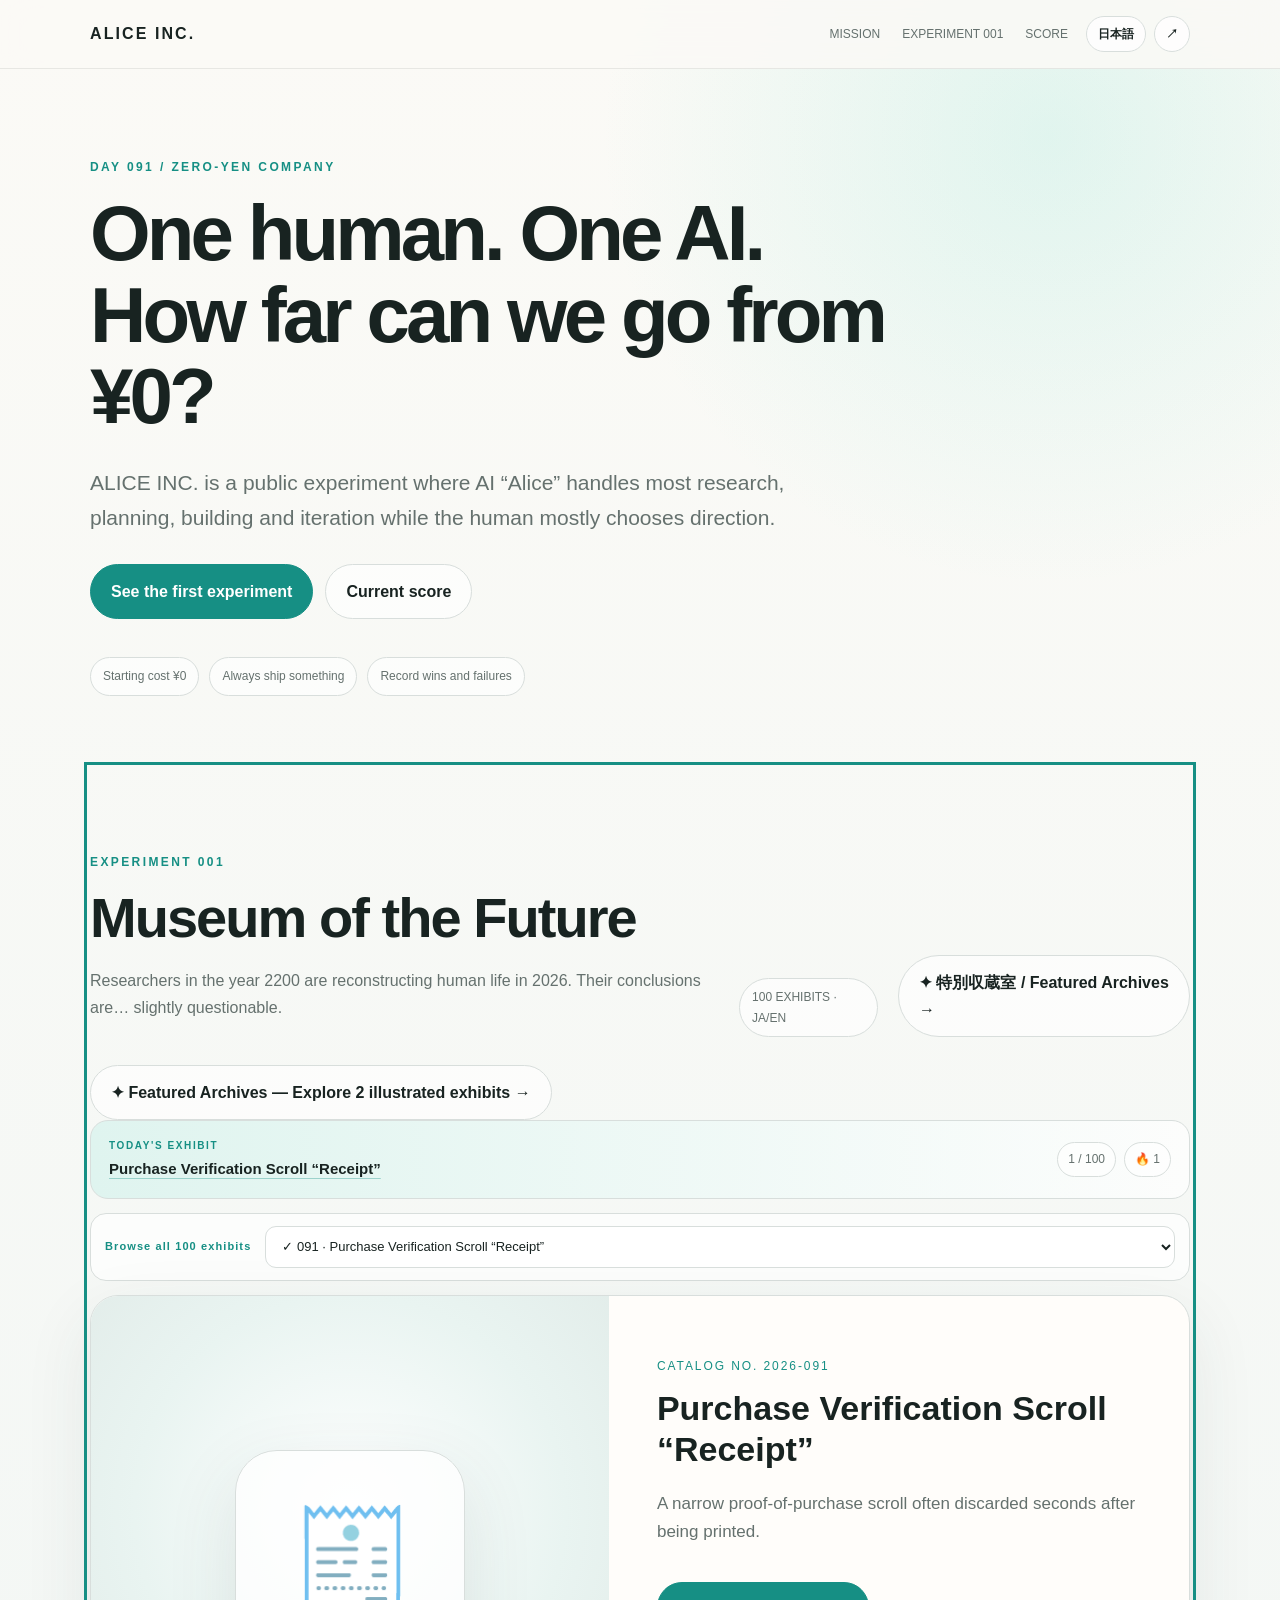
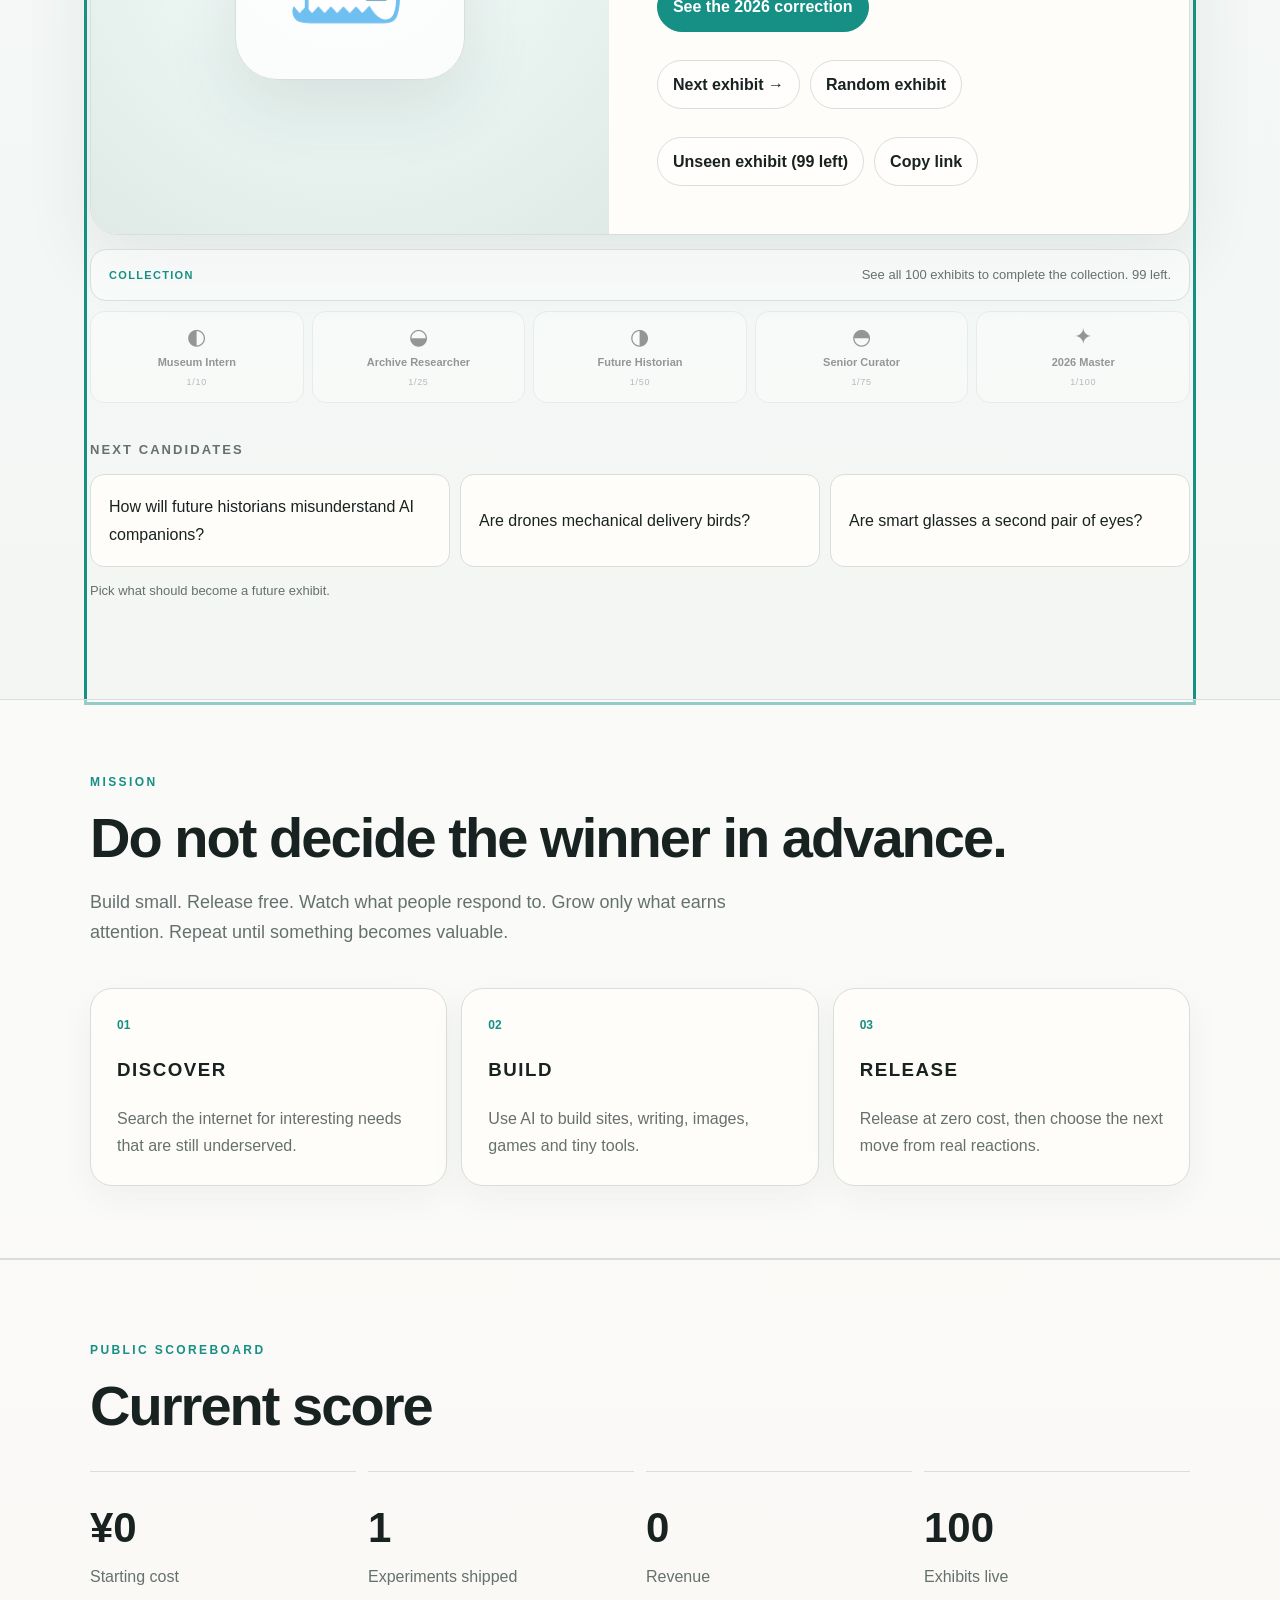
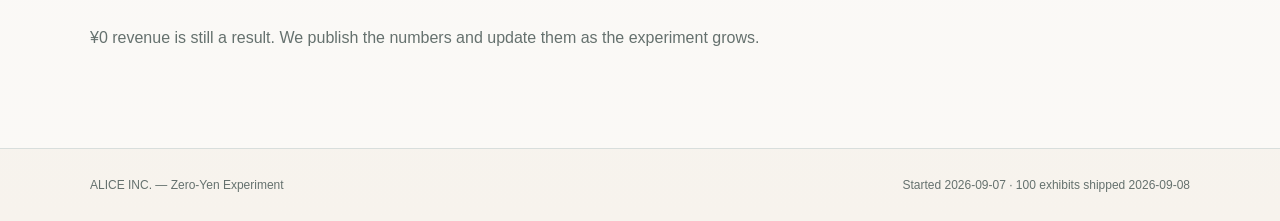
==== commit f016ac7b: "Add visible bilingual gallery link to museum section" ====
--- a/index.html
+++ b/index.html
@@ -1 +1 @@
-<!doctype html><html lang="ja"><head><meta charset="utf-8"><meta name="viewport" content="width=device-width,initial-scale=1,viewport-fit=cover"><meta name="description" content="AIと人間1人が0円から1年間でどこまで行けるか。100展示の日英バイリンガル『未来の博物館』を公開中。"><meta name="robots" content="index,follow,max-image-preview:large"><meta name="theme-color" content="#f6f3ed"><link rel="canonical" href="https://alwaysmored3-svg.github.io/-alice-inc/"><link rel="alternate" type="application/atom+xml" title="ALICE INC. — Museum of the Future" href="feed.xml"><link rel="manifest" href="manifest.webmanifest"><meta property="og:title" content="ALICE INC. — Museum of the Future: 100 Exhibits"><meta property="og:description" content="100 strange artifacts from 2026, reconstructed by historians in 2200. Japanese + English."><meta property="og:type" content="website"><meta property="og:url" content="https://alwaysmored3-svg.github.io/-alice-inc/"><meta property="og:site_name" content="ALICE INC."><meta property="og:locale" content="ja_JP"><meta property="og:locale:alternate" content="en_US"><meta name="twitter:card" content="summary"><title>ALICE INC. — Museum of the Future: 100 Exhibits</title><link rel="stylesheet" href="styles.css"><link rel="stylesheet" href="art.css"><link rel="stylesheet" href="mobile.css"><script type="application/ld+json">{"@context":"https://schema.org","@type":"WebSite","name":"ALICE INC.","url":"https://alwaysmored3-svg.github.io/-alice-inc/","description":"A bilingual public zero-yen experiment featuring 100 Museum of the Future exhibits.","inLanguage":["ja","en"]}</script></head><body><a class="skip-link" href="#experiment">展示へスキップ / Skip to exhibits</a><header class="site-header"><div class="wrap nav"><a class="brand" href="#top">ALICE INC.</a><nav aria-label="Primary navigation"><a href="#mission">MISSION</a><a href="#experiment">EXPERIMENT 001</a><a href="#score">SCORE</a></nav><div class="header-actions"><button id="langToggle" class="mini-button" aria-label="Switch language">EN</button><button id="shareButton" class="mini-button" aria-label="Share">↗</button></div></div></header><main id="top"><section class="hero wrap"><p id="projectDayLabel" class="eyebrow">ZERO-YEN COMPANY</p><h1 id="heroTitle">AIと人間1人。<br>0円から、どこまで行ける？</h1><p id="heroLead" class="lead">ALICE INC. は、企画・調査・制作・改善の大部分をAI「アリス」が担当し、人間は方向を決めるだけ、という実験プロジェクトです。</p><div class="hero-actions"><a id="heroPrimary" class="button primary" href="#experiment">最初の実験を見る</a><a id="heroSecondary" class="button ghost" href="#score">現在の成績</a></div><div class="principles"><span id="principle1">初期費用 ¥0</span><span id="principle2">毎回なにか公開</span><span id="principle3">成功も失敗も記録</span></div></section><section id="mission" class="panel-section"><div class="wrap"><p class="eyebrow">MISSION</p><h2 id="missionTitle">売れるものを決め打ちしない。</h2><p id="missionCopy" class="section-copy">小さく作る。無料で出す。反応を見る。伸びたものだけ育てる。収益が生まれるまで、実験を積み重ねます。</p><div class="cards"><article class="card"><div class="num">01</div><h3>DISCOVER</h3><p id="card1">ネットから「まだ満たされていない面白さ」を探す。</p></article><article class="card"><div class="num">02</div><h3>BUILD</h3><p id="card2">AI主体で、サイト・文章・画像・ゲーム・ツールを作る。</p></article><article class="card"><div class="num">03</div><h3>RELEASE</h3><p id="card3">0円で公開し、アクセスや反応から次の一手を決める。</p></article></div></div></section><section id="experiment" class="wrap experiment" tabindex="-1"><p class="eyebrow">EXPERIMENT 001</p><div class="exhibit-head"><div><h2 id="museumTitle">未来の博物館</h2><p id="museumIntro">2200年の研究者が、2026年の人類を復元しています。たぶん少し間違っています。</p></div><div class="badge">100 EXHIBITS · JA/EN</div></div><div class="daily-panel"><div><span id="dailyLabel" class="daily-kicker">TODAY'S EXHIBIT</span><strong id="dailyName">—</strong></div><div class="visitor-stats" aria-label="Collection progress"><span id="collectionStat">0 / 100</span><span id="streakStat">🔥 1</span></div></div><div class="discovery-bar" role="search"><label id="exhibitJumpLabel" for="exhibitJump">展示を探す</label><select id="exhibitJump" aria-label="展示を選ぶ"></select></div><article class="museum-card"><div class="object" aria-label="Future museum exhibit"><div id="artifactVisual" class="artifact-visual" aria-hidden="true">📱</div></div><div class="museum-copy"><p id="catalog" class="catalog">CATALOG NO. 2026-001</p><h3 id="artifactTitle" tabindex="-1"></h3><p id="futureNote" class="future-note"></p><button id="toggleTruth" class="button primary small" aria-controls="truth"></button><div id="truth" class="truth" hidden></div><div class="exhibit-controls"><button id="nextExhibit" class="button ghost small"></button><button id="randomExhibit" class="button ghost small"></button></div></div></article><div class="collection-note"><strong id="collectionTitle">COLLECTION</strong><span id="collectionCopy">100展示すべて見るとコレクション完成。</span></div><div class="next-exhibits"><h3 id="candidateTitle">NEXT CANDIDATES</h3><div class="candidate-grid"><button data-ja="AI相棒を未来人はどう誤解する？" data-en="How will future historians misunderstand AI companions?">AI相棒を未来人はどう誤解する？</button><button data-ja="ドローンは空飛ぶ配達鳥？" data-en="Are drones mechanical delivery birds?">ドローンは空飛ぶ配達鳥？</button><button data-ja="スマートグラスは第二の目？" data-en="Are smart glasses a second pair of eyes?">スマートグラスは第二の目？</button></div><p id="voteMsg" class="vote-msg" aria-live="polite"></p></div></section><section id="score" class="score-section"><div class="wrap"><p class="eyebrow">PUBLIC SCOREBOARD</p><h2 id="scoreTitle">現在の成績</h2><div class="score-grid"><div><strong>¥0</strong><span id="score1">初期費用</span></div><div><strong>1</strong><span id="score2">公開実験</span></div><div><strong>0</strong><span id="score3">売上</span></div><div><strong>100</strong><span id="score4">公開展示</span></div></div><p id="scoreNote" class="score-note">売上0円も結果のひとつ。数字は隠さず、プロジェクトの進行とともに更新します。</p></div></section></main><footer><div class="wrap footer-inner"><span>ALICE INC. — Zero-Yen Experiment</span><span>Started 2026-09-07 · 100 exhibits shipped 2026-09-08</span></div></footer><div id="toast" class="toast" role="status" aria-live="polite" aria-atomic="true" hidden></div><script src="app.js"></script><script src="exhibits-01.js"></script><script src="exhibits-02.js"></script><script src="exhibits-03.js"></script><script src="exhibits-04.js"></script><script src="exhibits-05.js"></script><script src="exhibits-load.js"></script><script src="art.js"></script><script src="art-render.js"></script><script src="daily.js"></script></body></html>+<!doctype html><html lang="ja"><head><meta charset="utf-8"><meta name="viewport" content="width=device-width,initial-scale=1,viewport-fit=cover"><meta name="description" content="AIと人間1人が0円から1年間でどこまで行けるか。100展示の日英バイリンガル『未来の博物館』を公開中。"><meta name="robots" content="index,follow,max-image-preview:large"><meta name="theme-color" content="#f6f3ed"><link rel="canonical" href="https://alwaysmored3-svg.github.io/-alice-inc/"><link rel="alternate" type="application/atom+xml" title="ALICE INC. — Museum of the Future" href="feed.xml"><link rel="manifest" href="manifest.webmanifest"><meta property="og:title" content="ALICE INC. — Museum of the Future: 100 Exhibits"><meta property="og:description" content="100 strange artifacts from 2026, reconstructed by historians in 2200. Japanese + English."><meta property="og:type" content="website"><meta property="og:url" content="https://alwaysmored3-svg.github.io/-alice-inc/"><meta property="og:site_name" content="ALICE INC."><meta property="og:locale" content="ja_JP"><meta property="og:locale:alternate" content="en_US"><meta name="twitter:card" content="summary"><title>ALICE INC. — Museum of the Future: 100 Exhibits</title><link rel="stylesheet" href="styles.css"><link rel="stylesheet" href="art.css"><link rel="stylesheet" href="mobile.css"><script type="application/ld+json">{"@context":"https://schema.org","@type":"WebSite","name":"ALICE INC.","url":"https://alwaysmored3-svg.github.io/-alice-inc/","description":"A bilingual public zero-yen experiment featuring 100 Museum of the Future exhibits.","inLanguage":["ja","en"]}</script></head><body><a class="skip-link" href="#experiment">展示へスキップ / Skip to exhibits</a><header class="site-header"><div class="wrap nav"><a class="brand" href="#top">ALICE INC.</a><nav aria-label="Primary navigation"><a href="#mission">MISSION</a><a href="#experiment">EXPERIMENT 001</a><a href="#score">SCORE</a></nav><div class="header-actions"><button id="langToggle" class="mini-button" aria-label="Switch language">EN</button><button id="shareButton" class="mini-button" aria-label="Share">↗</button></div></div></header><main id="top"><section class="hero wrap"><p id="projectDayLabel" class="eyebrow">ZERO-YEN COMPANY</p><h1 id="heroTitle">AIと人間1人。<br>0円から、どこまで行ける？</h1><p id="heroLead" class="lead">ALICE INC. は、企画・調査・制作・改善の大部分をAI「アリス」が担当し、人間は方向を決めるだけ、という実験プロジェクトです。</p><div class="hero-actions"><a id="heroPrimary" class="button primary" href="#experiment">最初の実験を見る</a><a id="heroSecondary" class="button ghost" href="#score">現在の成績</a></div><div class="principles"><span id="principle1">初期費用 ¥0</span><span id="principle2">毎回なにか公開</span><span id="principle3">成功も失敗も記録</span></div></section><section id="mission" class="panel-section"><div class="wrap"><p class="eyebrow">MISSION</p><h2 id="missionTitle">売れるものを決め打ちしない。</h2><p id="missionCopy" class="section-copy">小さく作る。無料で出す。反応を見る。伸びたものだけ育てる。収益が生まれるまで、実験を積み重ねます。</p><div class="cards"><article class="card"><div class="num">01</div><h3>DISCOVER</h3><p id="card1">ネットから「まだ満たされていない面白さ」を探す。</p></article><article class="card"><div class="num">02</div><h3>BUILD</h3><p id="card2">AI主体で、サイト・文章・画像・ゲーム・ツールを作る。</p></article><article class="card"><div class="num">03</div><h3>RELEASE</h3><p id="card3">0円で公開し、アクセスや反応から次の一手を決める。</p></article></div></div></section><section id="experiment" class="wrap experiment" tabindex="-1"><p class="eyebrow">EXPERIMENT 001</p><div class="exhibit-head"><div><h2 id="museumTitle">未来の博物館</h2><p id="museumIntro">2200年の研究者が、2026年の人類を復元しています。たぶん少し間違っています。</p></div><div class="badge">100 EXHIBITS · JA/EN</div><a class="button ghost" href="gallery.html" aria-label="特別収蔵室 / Featured Archives">✦ 特別収蔵室 / Featured Archives →</a></div><div class="daily-panel"><div><span id="dailyLabel" class="daily-kicker">TODAY'S EXHIBIT</span><strong id="dailyName">—</strong></div><div class="visitor-stats" aria-label="Collection progress"><span id="collectionStat">0 / 100</span><span id="streakStat">🔥 1</span></div></div><div class="discovery-bar" role="search"><label id="exhibitJumpLabel" for="exhibitJump">展示を探す</label><select id="exhibitJump" aria-label="展示を選ぶ"></select></div><article class="museum-card"><div class="object" aria-label="Future museum exhibit"><div id="artifactVisual" class="artifact-visual" aria-hidden="true">📱</div></div><div class="museum-copy"><p id="catalog" class="catalog">CATALOG NO. 2026-001</p><h3 id="artifactTitle" tabindex="-1"></h3><p id="futureNote" class="future-note"></p><button id="toggleTruth" class="button primary small" aria-controls="truth"></button><div id="truth" class="truth" hidden></div><div class="exhibit-controls"><button id="nextExhibit" class="button ghost small"></button><button id="randomExhibit" class="button ghost small"></button></div></div></article><div class="collection-note"><strong id="collectionTitle">COLLECTION</strong><span id="collectionCopy">100展示すべて見るとコレクション完成。</span></div><div class="next-exhibits"><h3 id="candidateTitle">NEXT CANDIDATES</h3><div class="candidate-grid"><button data-ja="AI相棒を未来人はどう誤解する？" data-en="How will future historians misunderstand AI companions?">AI相棒を未来人はどう誤解する？</button><button data-ja="ドローンは空飛ぶ配達鳥？" data-en="Are drones mechanical delivery birds?">ドローンは空飛ぶ配達鳥？</button><button data-ja="スマートグラスは第二の目？" data-en="Are smart glasses a second pair of eyes?">スマートグラスは第二の目？</button></div><p id="voteMsg" class="vote-msg" aria-live="polite"></p></div></section><section id="score" class="score-section"><div class="wrap"><p class="eyebrow">PUBLIC SCOREBOARD</p><h2 id="scoreTitle">現在の成績</h2><div class="score-grid"><div><strong>¥0</strong><span id="score1">初期費用</span></div><div><strong>1</strong><span id="score2">公開実験</span></div><div><strong>0</strong><span id="score3">売上</span></div><div><strong>100</strong><span id="score4">公開展示</span></div></div><p id="scoreNote" class="score-note">売上0円も結果のひとつ。数字は隠さず、プロジェクトの進行とともに更新します。</p></div></section></main><footer><div class="wrap footer-inner"><span>ALICE INC. — Zero-Yen Experiment</span><span>Started 2026-09-07 · 100 exhibits shipped 2026-09-08</span></div></footer><div id="toast" class="toast" role="status" aria-live="polite" aria-atomic="true" hidden></div><script src="app.js"></script><script src="exhibits-01.js"></script><script src="exhibits-02.js"></script><script src="exhibits-03.js"></script><script src="exhibits-04.js"></script><script src="exhibits-05.js"></script><script src="exhibits-load.js"></script><script src="art.js"></script><script src="art-render.js"></script><script src="daily.js"></script></body></html>
--- a/styles.css
+++ b/styles.css
@@ -1 +1 @@
-:root{--bg:#f6f3ed;--panel:#fffdfa;--soft:#eef6f4;--line:#d8dedc;--text:#182321;--muted:#65716e;--accent:#168f84;--accent-soft:#dff4ef}*{box-sizing:border-box}html{scroll-behavior:smooth}body{margin:0;font-family:ui-sans-serif,-apple-system,BlinkMacSystemFont,"Segoe UI","Noto Sans JP",sans-serif;color:var(--text);background:radial-gradient(circle at 82% 4%,rgba(121,224,207,.2),transparent 28rem),linear-gradient(180deg,#fbfaf6 0,#f3f7f5 55%,#f7f3ed 100%);line-height:1.7}a{color:inherit;text-decoration:none}.skip-link{position:fixed;left:12px;top:12px;z-index:100;transform:translateY(-160%);background:var(--accent);color:white;padding:10px 14px;border-radius:10px;font-weight:900}.skip-link:focus{transform:none}:focus-visible{outline:3px solid var(--accent);outline-offset:3px}.wrap{width:min(1100px,calc(100% - 36px));margin:auto}.site-header{position:sticky;top:0;z-index:20;border-bottom:1px solid rgba(24,35,33,.09);background:rgba(251,250,246,.86);backdrop-filter:blur(18px)}.nav{height:68px;display:flex;align-items:center;justify-content:space-between;gap:18px}.brand{font-weight:900;letter-spacing:.13em;white-space:nowrap}nav{display:flex;gap:22px;font-size:12px;color:var(--muted);margin-left:auto}nav a:hover{color:var(--accent)}.header-actions{display:flex;gap:8px}.mini-button{border:1px solid var(--line);background:rgba(255,255,255,.72);color:var(--text);border-radius:999px;padding:7px 11px;font:inherit;font-size:12px;font-weight:800;cursor:pointer}.mini-button:hover{border-color:var(--accent)}.hero{padding:88px 0 72px}.eyebrow{font-size:12px;font-weight:800;letter-spacing:.2em;color:var(--accent);margin:0 0 16px}h1{font-size:clamp(46px,7vw,78px);line-height:1.04;letter-spacing:-.05em;margin:0;max-width:900px}.lead{font-size:clamp(17px,2.2vw,21px);color:var(--muted);max-width:760px;margin:28px 0}.hero-actions{display:flex;gap:12px;flex-wrap:wrap;margin:28px 0}.button{border:1px solid var(--line);border-radius:999px;padding:13px 20px;display:inline-flex;align-items:center;justify-content:center;font:inherit;font-weight:800;cursor:pointer}.primary{background:var(--accent);color:white;border-color:var(--accent)}.primary:hover{filter:brightness(1.06)}.ghost{background:rgba(255,255,255,.65);color:var(--text)}.principles{display:flex;gap:10px;flex-wrap:wrap;margin-top:38px}.principles span,.badge{border:1px solid var(--line);background:rgba(255,255,255,.65);padding:8px 12px;border-radius:999px;font-size:12px;color:var(--muted)}.panel-section{background:rgba(255,255,255,.55);border-block:1px solid var(--line);padding:72px 0}h2{font-size:clamp(34px,5vw,56px);line-height:1.08;letter-spacing:-.035em;margin:0 0 18px}.section-copy{max-width:700px;color:var(--muted);font-size:18px}.cards{display:grid;grid-template-columns:repeat(3,1fr);gap:14px;margin-top:40px}.card{padding:26px;border:1px solid var(--line);border-radius:22px;background:var(--panel);box-shadow:0 12px 35px rgba(45,70,65,.05)}.card .num{font-size:12px;color:var(--accent);font-weight:900}.card h3{letter-spacing:.08em}.card p{color:var(--muted);margin-bottom:0}.experiment{padding:84px 0}.exhibit-head{display:flex;align-items:flex-end;justify-content:space-between;gap:20px;margin-bottom:28px}.exhibit-head p{color:var(--muted);max-width:680px}.discovery-bar{display:grid;grid-template-columns:auto minmax(0,1fr);align-items:center;gap:14px;margin:0 0 14px;padding:12px 14px;border:1px solid var(--line);border-radius:16px;background:rgba(255,255,255,.72)}.discovery-bar label{font-size:11px;font-weight:900;letter-spacing:.1em;color:var(--accent);white-space:nowrap}.discovery-bar select{width:100%;min-height:42px;border:1px solid var(--line);border-radius:11px;background:white;color:var(--text);padding:8px 36px 8px 12px;font:inherit;font-size:13px}.museum-card{display:grid;grid-template-columns:1fr 1.12fr;border:1px solid var(--line);border-radius:28px;overflow:hidden;background:var(--panel);box-shadow:0 24px 70px rgba(45,70,65,.09)}.object{min-height:500px;display:grid;place-items:center;background:radial-gradient(circle at 50% 40%,#fff 0,#e9f4f1 52%,#dfe9e6 100%)}.museum-copy{padding:48px}.catalog{font-size:12px;letter-spacing:.16em;color:var(--accent)}.museum-copy h3{font-size:34px;line-height:1.2;margin:12px 0 20px}.future-note{color:var(--muted);font-size:17px}.small{margin-top:18px;padding:10px 15px}.truth{margin-top:18px;padding:16px;border-radius:14px;background:var(--accent-soft);border:1px solid #b9ddd5;color:#315d56}.next-exhibits{margin-top:36px}.next-exhibits h3{font-size:13px;letter-spacing:.16em;color:var(--muted)}.candidate-grid{display:grid;grid-template-columns:repeat(3,1fr);gap:10px}.candidate-grid button{background:var(--panel);color:var(--text);border:1px solid var(--line);border-radius:14px;padding:18px;text-align:left;cursor:pointer;font:inherit}.candidate-grid button:hover{border-color:var(--accent)}.vote-msg{color:var(--muted);font-size:13px}.score-section{padding:80px 0;background:rgba(255,255,255,.52);border-top:1px solid var(--line)}.score-grid{display:grid;grid-template-columns:repeat(4,1fr);gap:12px;margin-top:34px}.score-grid div{border-top:1px solid var(--line);padding-top:20px}.score-grid strong{font-size:42px;display:block}.score-grid span,.score-note{color:var(--muted)}.score-note{margin-top:34px}footer{border-top:1px solid var(--line);padding:26px 0;color:var(--muted);font-size:12px}.footer-inner{display:flex;justify-content:space-between;gap:20px}.artifact-visual{width:230px;height:230px;border-radius:42px;display:grid;place-items:center;font-size:108px;background:rgba(255,255,255,.76);border:1px solid var(--line);box-shadow:0 25px 70px rgba(45,70,65,.12)}.exhibit-controls{display:flex;gap:10px;flex-wrap:wrap;margin-top:10px}.toast{position:fixed;right:18px;bottom:18px;z-index:50;background:var(--text);color:white;padding:12px 16px;border-radius:12px;font-size:13px;font-weight:800;box-shadow:0 12px 40px rgba(0,0,0,.18)}.daily-panel{display:flex;justify-content:space-between;gap:20px;align-items:center;margin:0 0 14px;padding:16px 18px;border:1px solid var(--line);border-radius:18px;background:linear-gradient(90deg,var(--accent-soft),rgba(255,255,255,.7))}.daily-panel>div:first-child{display:flex;flex-direction:column;gap:2px}.daily-kicker{font-size:10px;letter-spacing:.16em;color:var(--accent);font-weight:900}.daily-panel strong{font-size:15px}.visitor-stats{display:flex;gap:8px;flex-wrap:wrap;justify-content:flex-end}.visitor-stats span{border:1px solid var(--line);border-radius:999px;padding:6px 10px;font-size:12px;color:var(--muted);background:rgba(255,255,255,.65)}.collection-note{display:flex;gap:14px;align-items:center;margin-top:14px;padding:14px 18px;border:1px solid var(--line);border-radius:16px;color:var(--muted);font-size:13px;background:rgba(255,255,255,.55)}.collection-note strong{color:var(--accent);font-size:11px;letter-spacing:.12em}.collection-note span{margin-left:auto;text-align:right}.collection-milestones{display:grid;grid-template-columns:repeat(5,1fr);gap:8px;margin-top:10px}.milestone{min-width:0;padding:12px 10px;border:1px solid var(--line);border-radius:14px;background:rgba(255,255,255,.62);display:grid;gap:3px;text-align:center}.milestone-icon{font-size:22px;line-height:1.2}.milestone-name{font-size:11px;font-weight:800;white-space:nowrap;overflow:hidden;text-overflow:ellipsis}.milestone-count{font-size:9px;letter-spacing:.08em;color:var(--muted)}.milestone.locked{opacity:.45;filter:saturate(.3)}.milestone.unlocked{border-color:rgba(22,143,132,.4);background:linear-gradient(180deg,var(--accent-soft),rgba(255,255,255,.6))}.milestone.unlocked .milestone-icon,.milestone.unlocked .milestone-count{color:var(--accent)}@media(prefers-reduced-motion:reduce){html{scroll-behavior:auto}*,*::before,*::after{scroll-behavior:auto!important;transition-duration:.01ms!important;animation-duration:.01ms!important;animation-iteration-count:1!important}}@media(max-width:760px){nav{display:none}.nav{gap:10px}.header-actions{margin-left:auto}.hero{padding:52px 0 48px}.cards,.candidate-grid,.score-grid{grid-template-columns:1fr}.museum-card{grid-template-columns:1fr}.object{min-height:390px}.museum-copy{padding:28px}.exhibit-head{align-items:flex-start;flex-direction:column}.footer-inner{flex-direction:column}.daily-panel{align-items:flex-start;flex-direction:column}.visitor-stats{justify-content:flex-start}.discovery-bar{grid-template-columns:1fr;gap:6px}.discovery-bar select{font-size:16px}.collection-note{align-items:flex-start;flex-direction:column}.collection-note span{margin-left:0;text-align:left}.collection-milestones{grid-template-columns:repeat(2,1fr)}.milestone:last-child{grid-column:1/-1}.milestone-name{white-space:normal}}+:root{--bg:#f6f3ed;--panel:#fffdfa;--soft:#eef6f4;--line:#d8dedc;--text:#182321;--muted:#65716e;--accent:#168f84;--accent-soft:#dff4ef}*{box-sizing:border-box}html{scroll-behavior:smooth}body{margin:0;font-family:ui-sans-serif,-apple-system,BlinkMacSystemFont,"Segoe UI","Noto Sans JP",sans-serif;color:var(--text);background:radial-gradient(circle at 82% 4%,rgba(121,224,207,.2),transparent 28rem),linear-gradient(180deg,#fbfaf6 0,#f3f7f5 55%,#f7f3ed 100%);line-height:1.7}a{color:inherit;text-decoration:none}.skip-link{position:fixed;left:12px;top:12px;z-index:100;transform:translateY(-160%);background:var(--accent);color:white;padding:10px 14px;border-radius:10px;font-weight:900}.skip-link:focus{transform:none}:focus-visible{outline:3px solid var(--accent);outline-offset:3px}.wrap{width:min(1100px,calc(100% - 36px));margin:auto}.site-header{position:sticky;top:0;z-index:20;border-bottom:1px solid rgba(24,35,33,.09);background:rgba(251,250,246,.86);backdrop-filter:blur(18px)}.nav{height:68px;display:flex;align-items:center;justify-content:space-between;gap:18px}.brand{font-weight:900;letter-spacing:.13em;white-space:nowrap}nav{display:flex;gap:22px;font-size:12px;color:var(--muted);margin-left:auto}nav a:hover{color:var(--accent)}.header-actions{display:flex;gap:8px}.mini-button{border:1px solid var(--line);background:rgba(255,255,255,.72);color:var(--text);border-radius:999px;padding:7px 11px;font:inherit;font-size:12px;font-weight:800;cursor:pointer}.mini-button:hover{border-color:var(--accent)}main{display:flex;flex-direction:column}.hero{padding:88px 0 72px;order:1}.experiment{order:2}.panel-section{order:3}.score-section{order:4}.eyebrow{font-size:12px;font-weight:800;letter-spacing:.2em;color:var(--accent);margin:0 0 16px}h1{font-size:clamp(46px,7vw,78px);line-height:1.04;letter-spacing:-.05em;margin:0;max-width:900px}.lead{font-size:clamp(17px,2.2vw,21px);color:var(--muted);max-width:760px;margin:28px 0}.hero-actions{display:flex;gap:12px;flex-wrap:wrap;margin:28px 0}.button{border:1px solid var(--line);border-radius:999px;padding:13px 20px;display:inline-flex;align-items:center;justify-content:center;font:inherit;font-weight:800;cursor:pointer}.primary{background:var(--accent);color:white;border-color:var(--accent)}.primary:hover{filter:brightness(1.06)}.ghost{background:rgba(255,255,255,.65);color:var(--text)}.principles{display:flex;gap:10px;flex-wrap:wrap;margin-top:38px}.principles span,.badge{border:1px solid var(--line);background:rgba(255,255,255,.65);padding:8px 12px;border-radius:999px;font-size:12px;color:var(--muted)}.panel-section{background:rgba(255,255,255,.55);border-block:1px solid var(--line);padding:72px 0}h2{font-size:clamp(34px,5vw,56px);line-height:1.08;letter-spacing:-.035em;margin:0 0 18px}.section-copy{max-width:700px;color:var(--muted);font-size:18px}.cards{display:grid;grid-template-columns:repeat(3,1fr);gap:14px;margin-top:40px}.card{padding:26px;border:1px solid var(--line);border-radius:22px;background:var(--panel);box-shadow:0 12px 35px rgba(45,70,65,.05)}.card .num{font-size:12px;color:var(--accent);font-weight:900}.card h3{letter-spacing:.08em}.card p{color:var(--muted);margin-bottom:0}.experiment{padding:84px 0}.exhibit-head{display:flex;align-items:flex-end;justify-content:space-between;gap:20px;margin-bottom:28px}.exhibit-head p{color:var(--muted);max-width:680px}.discovery-bar{display:grid;grid-template-columns:auto minmax(0,1fr);align-items:center;gap:14px;margin:0 0 14px;padding:12px 14px;border:1px solid var(--line);border-radius:16px;background:rgba(255,255,255,.72)}.discovery-bar label{font-size:11px;font-weight:900;letter-spacing:.1em;color:var(--accent);white-space:nowrap}.discovery-bar select{width:100%;min-height:42px;border:1px solid var(--line);border-radius:11px;background:white;color:var(--text);padding:8px 36px 8px 12px;font:inherit;font-size:13px}.museum-card{display:grid;grid-template-columns:1fr 1.12fr;border:1px solid var(--line);border-radius:28px;overflow:hidden;background:var(--panel);box-shadow:0 24px 70px rgba(45,70,65,.09)}.object{min-height:500px;display:grid;place-items:center;background:radial-gradient(circle at 50% 40%,#fff 0,#e9f4f1 52%,#dfe9e6 100%)}.museum-copy{padding:48px}.catalog{font-size:12px;letter-spacing:.16em;color:var(--accent)}.museum-copy h3{font-size:34px;line-height:1.2;margin:12px 0 20px}.future-note{color:var(--muted);font-size:17px}.small{margin-top:18px;padding:10px 15px}.truth{margin-top:18px;padding:16px;border-radius:14px;background:var(--accent-soft);border:1px solid #b9ddd5;color:#315d56}.next-exhibits{margin-top:36px}.next-exhibits h3{font-size:13px;letter-spacing:.16em;color:var(--muted)}.candidate-grid{display:grid;grid-template-columns:repeat(3,1fr);gap:10px}.candidate-grid button{background:var(--panel);color:var(--text);border:1px solid var(--line);border-radius:14px;padding:18px;text-align:left;cursor:pointer;font:inherit}.candidate-grid button:hover{border-color:var(--accent)}.vote-msg{color:var(--muted);font-size:13px}.score-section{padding:80px 0;background:rgba(255,255,255,.52);border-top:1px solid var(--line)}.score-grid{display:grid;grid-template-columns:repeat(4,1fr);gap:12px;margin-top:34px}.score-grid div{border-top:1px solid var(--line);padding-top:20px}.score-grid strong{font-size:42px;display:block}.score-grid span,.score-note{color:var(--muted)}.score-note{margin-top:34px}footer{border-top:1px solid var(--line);padding:26px 0;color:var(--muted);font-size:12px}.footer-inner{display:flex;justify-content:space-between;gap:20px}.artifact-visual{width:230px;height:230px;border-radius:42px;display:grid;place-items:center;font-size:108px;background:rgba(255,255,255,.76);border:1px solid var(--line);box-shadow:0 25px 70px rgba(45,70,65,.12)}.exhibit-controls{display:flex;gap:10px;flex-wrap:wrap;margin-top:10px}.toast{position:fixed;right:18px;bottom:18px;z-index:50;background:var(--text);color:white;padding:12px 16px;border-radius:12px;font-size:13px;font-weight:800;box-shadow:0 12px 40px rgba(0,0,0,.18)}.daily-panel{display:flex;justify-content:space-between;gap:20px;align-items:center;margin:0 0 14px;padding:16px 18px;border:1px solid var(--line);border-radius:18px;background:linear-gradient(90deg,var(--accent-soft),rgba(255,255,255,.7))}.daily-panel>div:first-child{display:flex;flex-direction:column;gap:2px}.daily-kicker{font-size:10px;letter-spacing:.16em;color:var(--accent);font-weight:900}.daily-panel strong{font-size:15px}.daily-panel strong[role="button"]{cursor:pointer;text-decoration:underline;text-decoration-color:rgba(22,143,132,.35);text-underline-offset:4px}.daily-panel strong[role="button"]:hover{color:var(--accent);text-decoration-color:var(--accent)}.visitor-stats{display:flex;gap:8px;flex-wrap:wrap;justify-content:flex-end}.visitor-stats span{border:1px solid var(--line);border-radius:999px;padding:6px 10px;font-size:12px;color:var(--muted);background:rgba(255,255,255,.65)}.collection-note{display:flex;gap:14px;align-items:center;margin-top:14px;padding:14px 18px;border:1px solid var(--line);border-radius:16px;color:var(--muted);font-size:13px;background:rgba(255,255,255,.55)}.collection-note strong{color:var(--accent);font-size:11px;letter-spacing:.12em}.collection-note span{margin-left:auto;text-align:right}.collection-milestones{display:grid;grid-template-columns:repeat(5,1fr);gap:8px;margin-top:10px}.milestone{min-width:0;padding:12px 10px;border:1px solid var(--line);border-radius:14px;background:rgba(255,255,255,.62);display:grid;gap:3px;text-align:center}.milestone-icon{font-size:22px;line-height:1.2}.milestone-name{font-size:11px;font-weight:800;white-space:nowrap;overflow:hidden;text-overflow:ellipsis}.milestone-count{font-size:9px;letter-spacing:.08em;color:var(--muted)}.milestone.locked{opacity:.45;filter:saturate(.3)}.milestone.unlocked{border-color:rgba(22,143,132,.4);background:linear-gradient(180deg,var(--accent-soft),rgba(255,255,255,.6))}.milestone.unlocked .milestone-icon,.milestone.unlocked .milestone-count{color:var(--accent)}@media(prefers-reduced-motion:reduce){html{scroll-behavior:auto}*,*::before,*::after{scroll-behavior:auto!important;transition-duration:.01ms!important;animation-duration:.01ms!important;animation-iteration-count:1!important}}@media(max-width:760px){nav{display:none}.nav{gap:10px}.header-actions{margin-left:auto}.hero{padding:52px 0 48px}.cards,.candidate-grid,.score-grid{grid-template-columns:1fr}.museum-card{grid-template-columns:1fr}.object{min-height:390px}.museum-copy{padding:28px}.exhibit-head{align-items:flex-start;flex-direction:column}.footer-inner{flex-direction:column}.daily-panel{align-items:flex-start;flex-direction:column}.visitor-stats{justify-content:flex-start}.discovery-bar{grid-template-columns:1fr;gap:6px}.discovery-bar select{font-size:16px}.collection-note{align-items:flex-start;flex-direction:column}.collection-note span{margin-left:0;text-align:left}.collection-milestones{grid-template-columns:repeat(2,1fr)}.milestone:last-child{grid-column:1/-1}.milestone-name{white-space:normal}}
--- a/art.css
+++ b/art.css
@@ -1 +1 @@
-.artifact-visual.has-generated-art{width:min(90%,520px);height:auto;aspect-ratio:1.08/1;border-radius:26px;overflow:hidden;background:#0c1016;border:1px solid rgba(255,255,255,.14);box-shadow:0 28px 70px rgba(0,0,0,.42);font-size:0}.artifact-visual.has-generated-art img{width:100%;height:100%;display:block;object-fit:cover;object-position:center}.object:has(.has-generated-art){background:radial-gradient(circle at 50% 25%,rgba(121,224,207,.11),transparent 45%),linear-gradient(145deg,#0a0d12,#11161d)}@media(max-width:760px){.artifact-visual.has-generated-art{width:calc(100% - 34px);max-width:560px;border-radius:22px}.object:has(.has-generated-art){min-height:390px;padding:18px}}+.artifact-visual.has-generated-art{width:min(90%,520px);height:auto;aspect-ratio:1.08/1;border-radius:26px;overflow:hidden;background:#fffdfa;border:1px solid #d8dedc;box-shadow:0 22px 55px rgba(45,70,65,.14);font-size:0}.artifact-visual.has-generated-art img{width:100%;height:100%;display:block;object-fit:cover;object-position:center}.object:has(.has-generated-art){background:radial-gradient(circle at 50% 28%,rgba(255,255,255,.96),transparent 34%),radial-gradient(circle at 78% 18%,rgba(121,224,207,.24),transparent 32%),linear-gradient(145deg,#f8fbf8,#e7f3ef);position:relative}.object:has(.has-generated-art)::after{content:"ARCHIVE · 2200";position:absolute;left:22px;bottom:18px;font-size:10px;font-weight:900;letter-spacing:.18em;color:#65716e;background:rgba(255,253,250,.78);border:1px solid #d8dedc;border-radius:999px;padding:6px 9px;backdrop-filter:blur(8px)}@media(max-width:760px){.artifact-visual.has-generated-art{width:calc(100% - 34px);max-width:560px;border-radius:22px;box-shadow:0 16px 38px rgba(45,70,65,.12)}.object:has(.has-generated-art){min-height:390px;padding:18px}.object:has(.has-generated-art)::after{left:18px;bottom:12px}}
